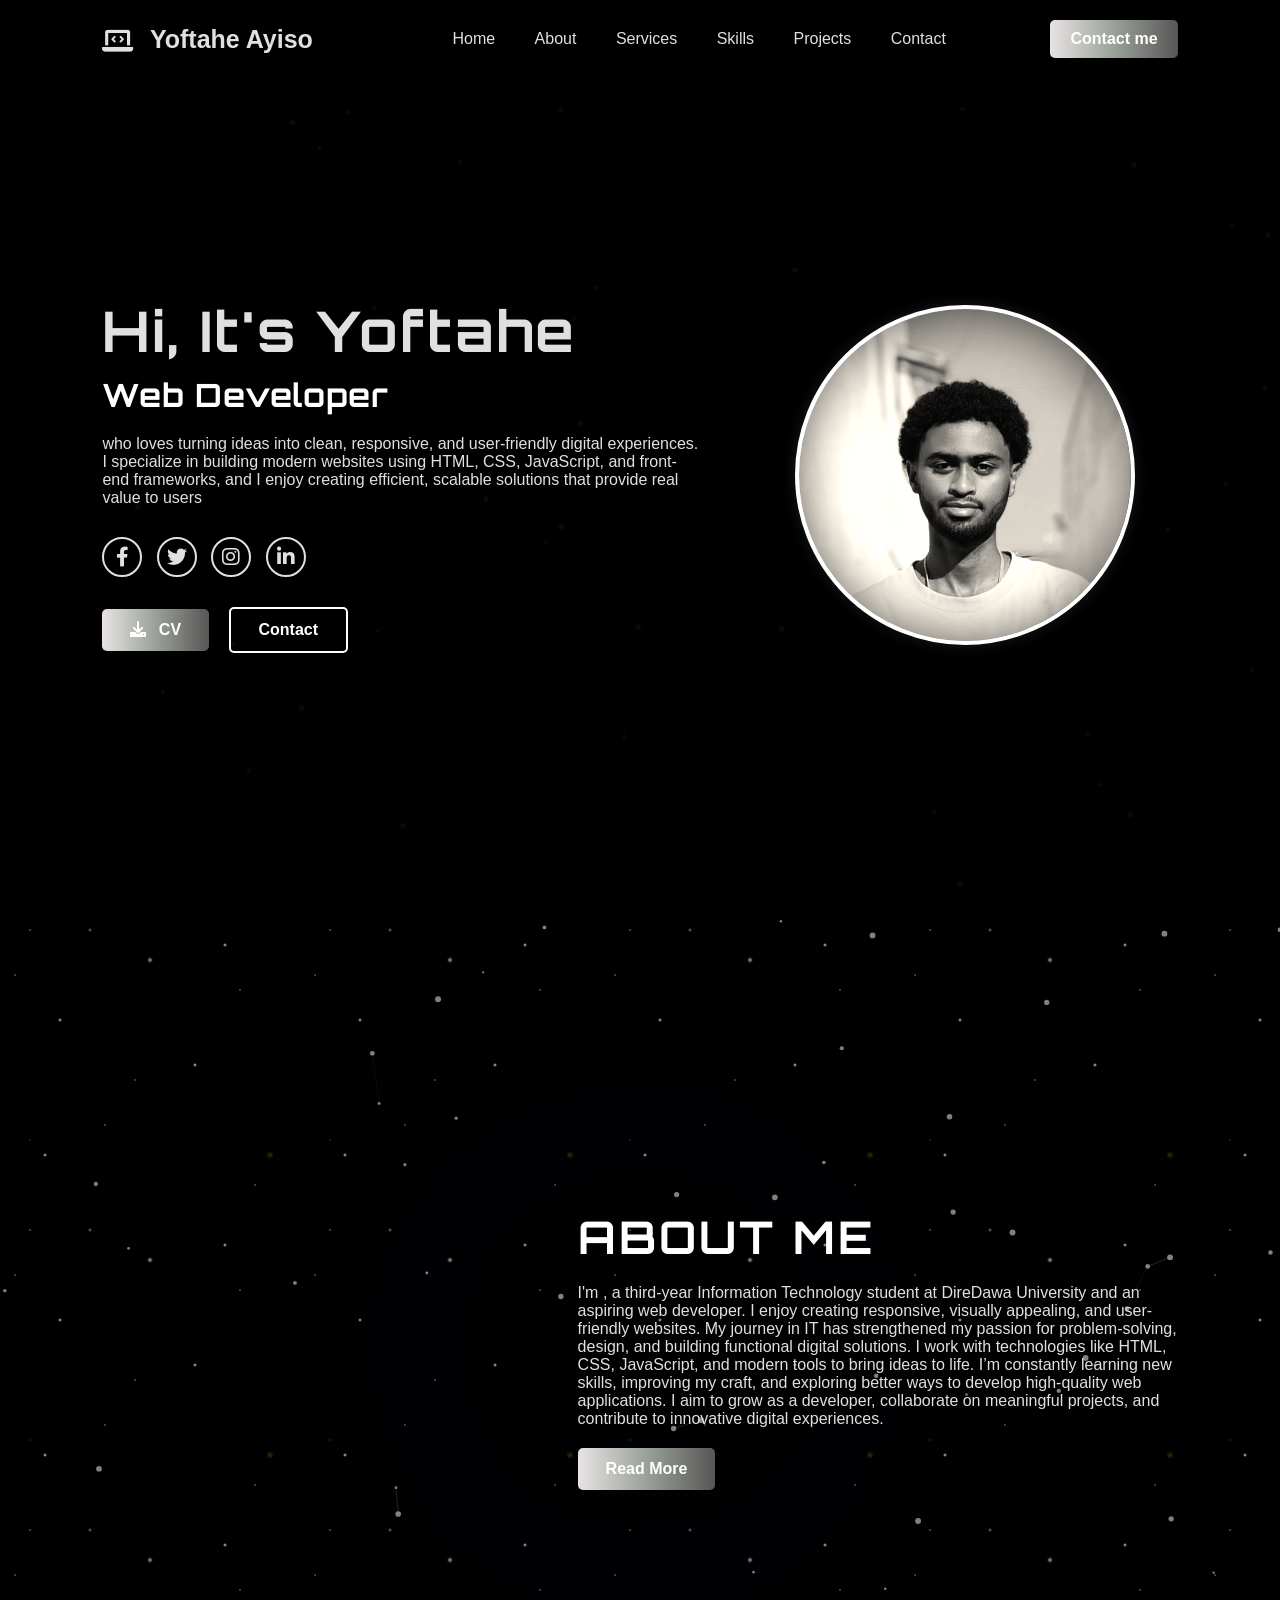
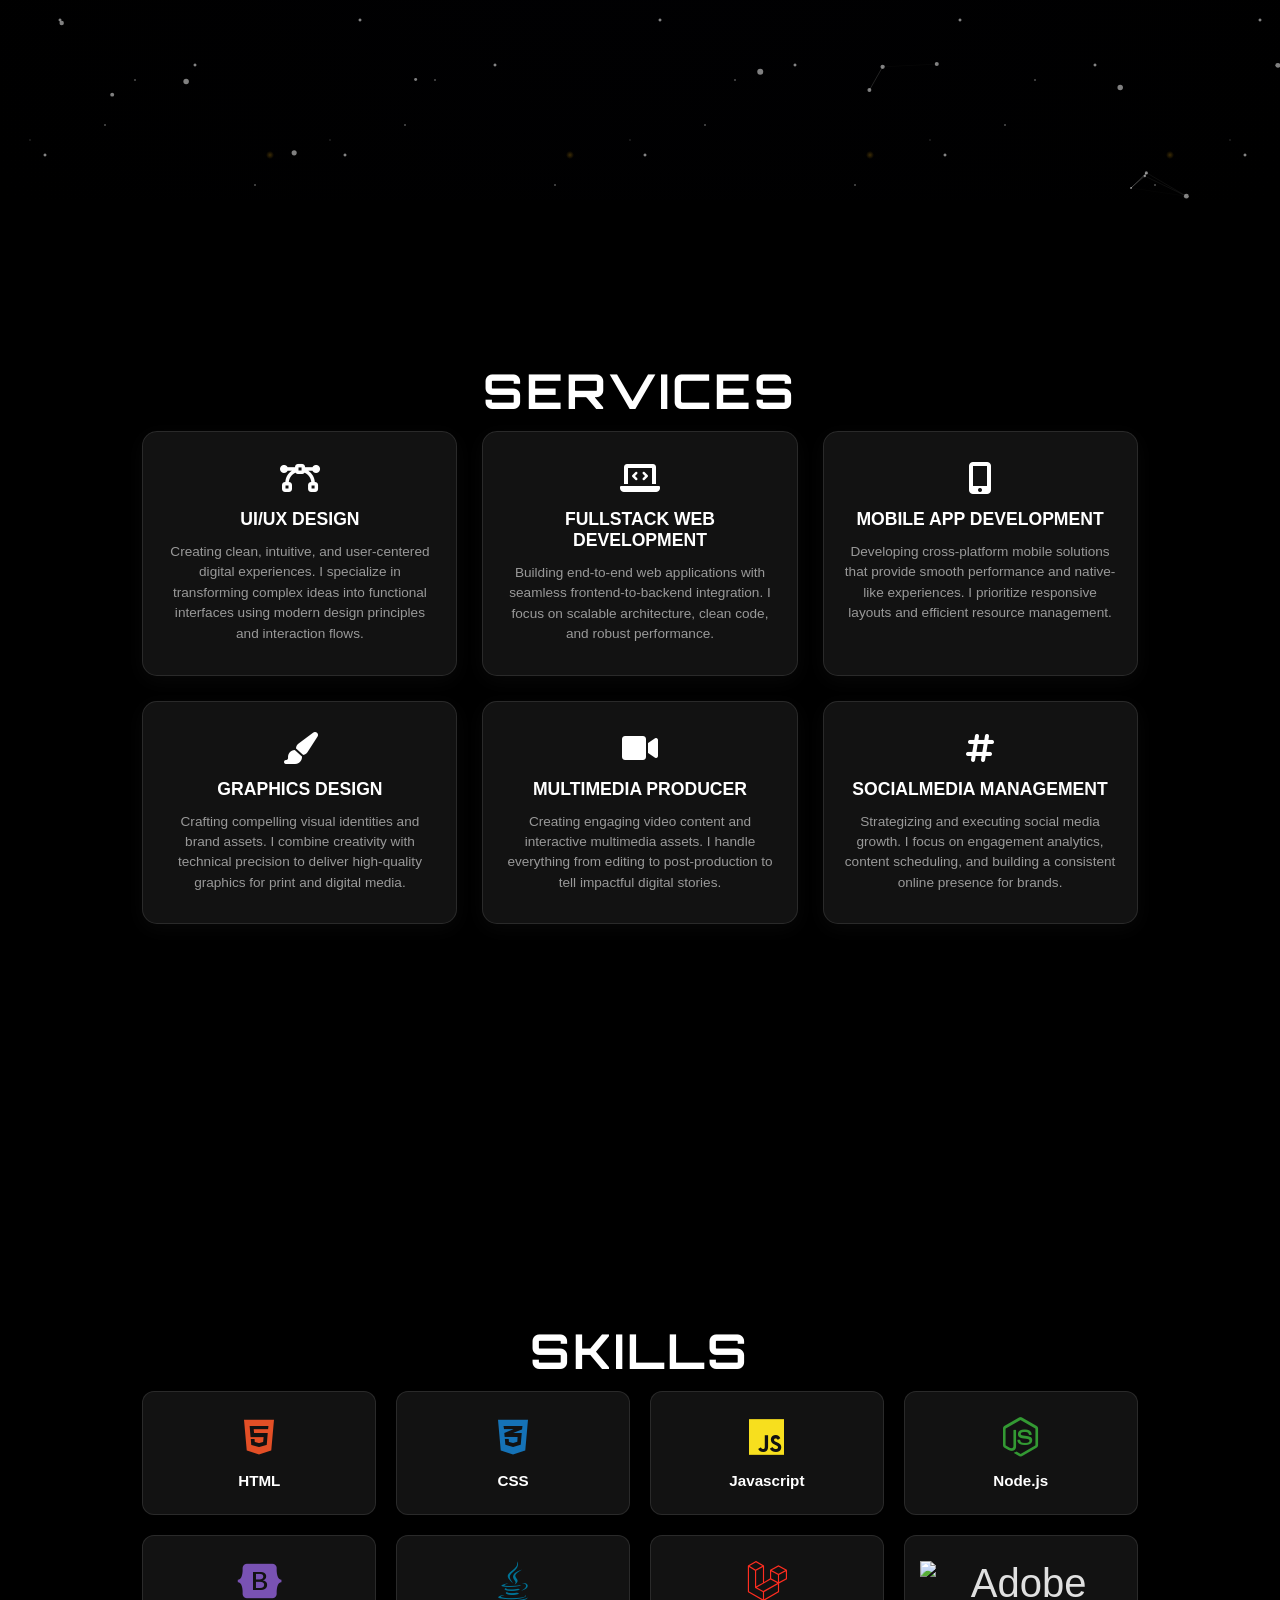
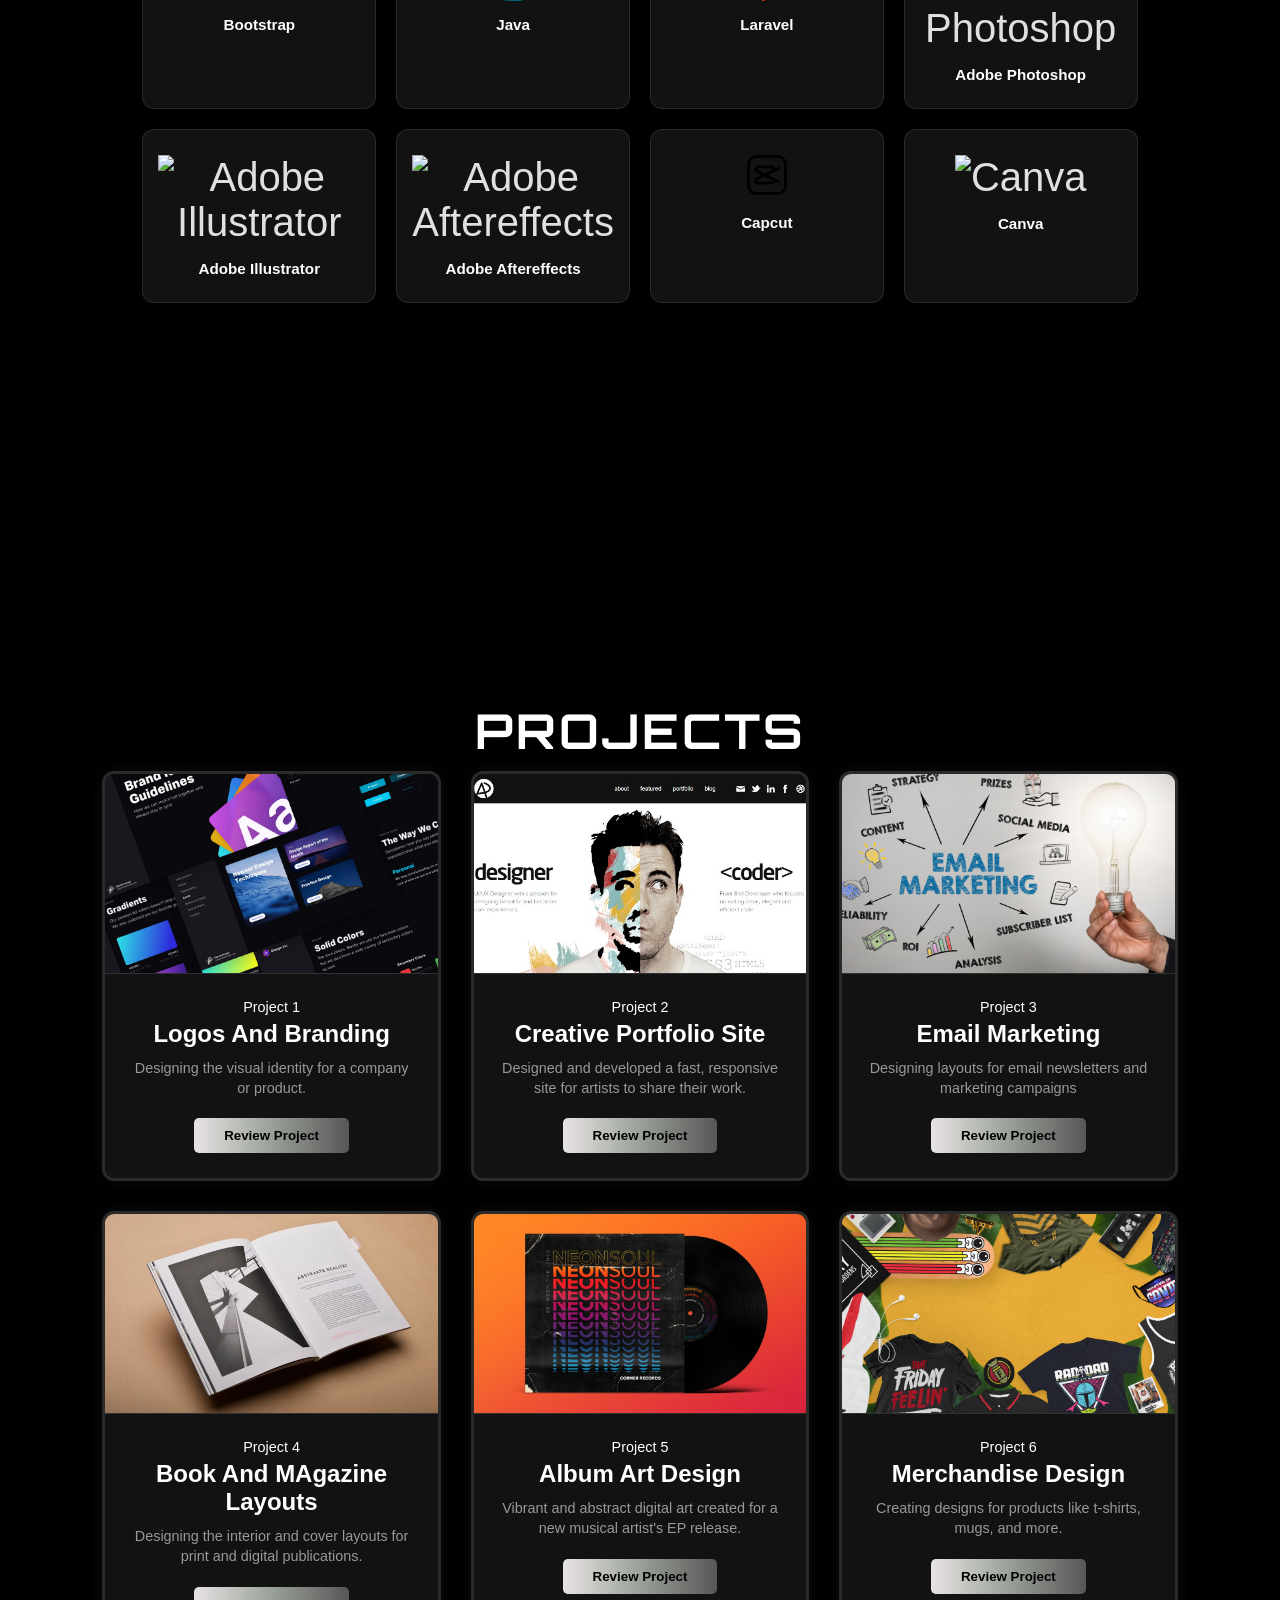
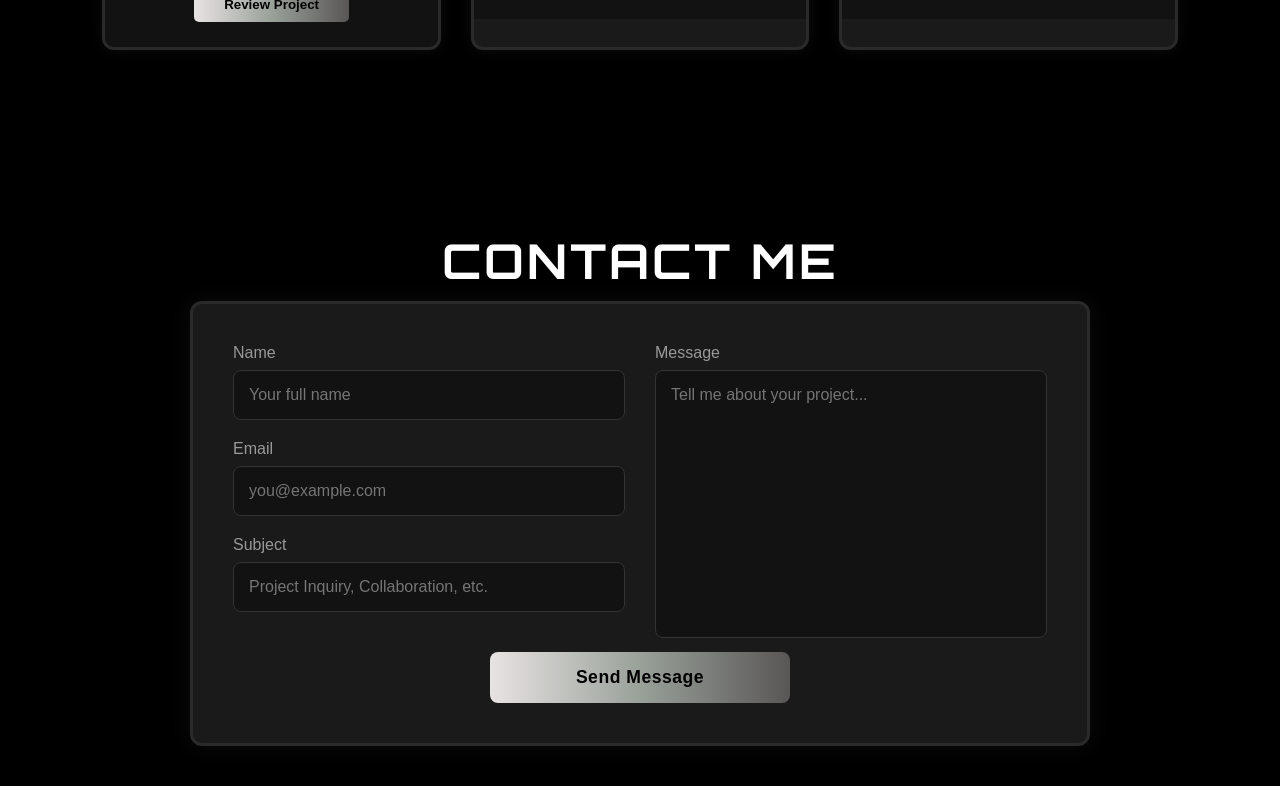
==== part.html @ c3171210 "Initial commit" ====
<!DOCTYPE html>
<html lang="en">
<head>
    <meta charset="UTF-8">
    <meta name="viewport" content="width=device-width, initial-scale=1.0">
    <title>Yoftahe Ayiso | Web Developer</title>
    <link rel="stylesheet" href="part2.css">
    <link rel="stylesheet" href="https://cdnjs.cloudflare.com/ajax/libs/font-awesome/6.0.0-beta3/css/all.min.css">
    <link href='https://unpkg.com/boxicons@2.1.4/css/boxicons.min.css' rel='stylesheet'>
    

</head>
<body>

    <canvas id="globalCircuitCanvas"></canvas>

    <header class="header">
        <a href="#" class="logo"><i class="fas fa-laptop-code"></i> Yoftahe Ayiso</a>
        <nav class="navbar">
            <a href="#home">Home</a>
            <a href="#about">About</a>
           <a href="#Services" >Services</a>
           <a href="#skills">Skills</a>
            <a href="#projects">Projects</a>
            <a href="#contact" >Contact</a>
        </nav>
        <a href="#" class="contact-btn">Contact me</a>
    </header>
<div class="menuicon" id="menuicon">
    <i class='bx bx-menu'></i>
</div>

    <section class="home" id="home">
        <div class="home-content">
            <h1>Hi, It's Yoftahe</h1>
            <h2><span class="changing-text">Web Developer</span></h2>
            <p>who loves turning ideas into clean, responsive, and user-friendly digital experiences. I specialize in building modern websites using 
                HTML, CSS, JavaScript, and front-end frameworks, and I enjoy creating 
                efficient, scalable solutions that provide real value to users</p>

            <div class="social-media">
                <a href="#"><i class="fab fa-facebook-f"></i></a>
                <a href="#"><i class="fab fa-twitter"></i></a>
                <a href="#"><i class="fab fa-instagram"></i></a>
                <a href="#"><i class="fab fa-linkedin-in"></i></a>
            </div>

            <div class="btn-group">
                <a href="yofi cv.pdf" target="_blank" class="btn primary-btn"><i class="fas fa-download"></i> CV</a>
                <a href="#" class="btn secondary-btn">Contact</a>
            </div>
        </div>

        <div class="home-image">
            <div class="circle-bg">
                <img src="yooooooo.JPG" alt="Yoftahe Ayiso Profile">
            </div>
        </div>
    </section>
    <section class="about" id="about">
    <canvas id="particleCanvas"></canvas>
    <div class="about-image animate-on-scroll">
        <div class="solar-system">
            <div class="sun"></div>
            <div class="orbit mercury-orbit"><div class="planet mercury"></div></div>
            <div class="orbit venus-orbit"><div class="planet venus"></div></div>
            <div class="orbit earth-orbit"><div class="planet earth"></div></div>
        </div>
    </div>

    <div class="about-content animate-on-scroll">
        <h2 class="heading">About Me </h2>
        <p>I'm , a third-year Information Technology student at DireDawa University and an aspiring web developer. I enjoy creating responsive, visually appealing, and user-friendly websites. My journey in IT has strengthened my passion for problem-solving, design, and building functional digital solutions.

I work with technologies like HTML, CSS, JavaScript, and modern tools to bring ideas to life. I’m constantly learning new skills, improving my craft, and exploring better ways to develop high-quality web applications.

I aim to grow as a developer, collaborate on meaningful projects, and contribute to innovative digital experiences.</p>

        <a href="#" class="btn primary-btn">Read More</a>
    </div>
</section>

<section class="services-section" id="Services">
        <h2 class="section-title">Services</h2>
        
        <div class="service-cards-container">
            
            <div class="service-card">
                <i class="fas fa-bezier-curve service-icon"></i>
                <h3 class="card-title">UI/UX DESIGN</h3>
                <p class="card-description">
                    Creating clean, intuitive, and user-centered digital experiences. I specialize in transforming complex ideas into functional interfaces using modern design principles and interaction flows.</p>
            </div>

            <div class="service-card">
                <i class="fas fa-laptop-code service-icon"></i>
                <h3 class="card-title">FULLSTACK WEB DEVELOPMENT</h3>
                <p class="card-description">
                   Building end-to-end web applications with seamless frontend-to-backend integration. I focus on scalable architecture, clean code, and robust performance.
                </p>
            </div>

            <div class="service-card">
                <i class="fas fa-mobile-alt service-icon"></i>
                <h3 class="card-title">MOBILE APP DEVELOPMENT</h3>
                <p class="card-description">
                    Developing cross-platform mobile solutions that provide smooth performance and native-like experiences. I prioritize responsive layouts and efficient resource management.
                </p>
            </div>

            <div class="service-card">
                <i class="fas fa-paint-brush service-icon"></i>
                <h3 class="card-title">GRAPHICS DESIGN</h3>
                <p class="card-description">
                    Crafting compelling visual identities and brand assets. I combine creativity with technical precision to deliver high-quality graphics for print and digital media.
                </p>
            </div>

            <div class="service-card">
                <i class="fas fa-video service-icon"></i>
                <h3 class="card-title">MULTIMEDIA PRODUCER</h3>
                <p class="card-description">
                    Creating engaging video content and interactive multimedia assets. I handle everything from editing to post-production to tell impactful digital stories.
                </p>
            </div>

            <div class="service-card">
                <i class="fas fa-hashtag service-icon"></i>
                <h3 class="card-title">SOCIALMEDIA MANAGEMENT</h3>
                <p class="card-description">
                    Strategizing and executing social media growth. I focus on engagement analytics, content scheduling, and building a consistent online presence for brands.
                </p>
            </div>

        </div>
    </section>

    <section class="skills-section" id="skills">
        <h2 class="section-title">Skills</h2>
        <div class="skills-container">
            <div class="skill-card">
                <i class="fab fa-html5 skill-icon" style="color: #E34F26;"></i>
                <h3 class="skill-name">HTML</h3>
            </div>
            <div class="skill-card">
                <i class="fab fa-css3-alt skill-icon" style="color: #1572B6;"></i>
                <h3 class="skill-name">CSS</h3>
            </div>
            <div class="skill-card">
                <i class="fab fa-js skill-icon" style="color: #F7DF1E;"></i>
                <h3 class="skill-name">Javascript</h3>
            </div>
            <div class="skill-card">
                <i class="fab fa-node-js skill-icon" style="color: #339933;"></i>
                <h3 class="skill-name">Node.js</h3>
            </div>
            <div class="skill-card">
                <i class="fab fa-bootstrap skill-icon" style="color: #7952B3;"></i>
                <h3 class="skill-name">Bootstrap</h3>
            </div>
            <div class="skill-card">
                <i class="fab fa-java skill-icon" style="color: #007396;"></i>
                <h3 class="skill-name">Java</h3>
            </div>
            <div class="skill-card">
                <i class="fab fa-laravel skill-icon" style="color: #FF2D20;"></i>
                <h3 class="skill-name">Laravel</h3>
            </div>
            <div class="skill-card">
                <img src="https://cdn.jsdelivr.net/gh/devicons/devicon@latest/icons/photoshop/photoshop-original.svg" class="skill-icon" alt="Adobe Photoshop" />
                <h3 class="skill-name">Adobe Photoshop</h3>
            </div>
            <div class="skill-card">
                <img src="https://cdn.jsdelivr.net/gh/devicons/devicon@latest/icons/illustrator/illustrator-original.svg" class="skill-icon" alt="Adobe Illustrator" />
                <h3 class="skill-name">Adobe Illustrator</h3>
            </div>
            <div class="skill-card">
                <img src="https://cdn.jsdelivr.net/gh/devicons/devicon@latest/icons/aftereffects/aftereffects-original.svg" class="skill-icon" alt="Adobe Aftereffects" />
                <h3 class="skill-name">Adobe Aftereffects</h3>
            </div>
            <div class="skill-card">
                <img src="capcut.svg" alt="CapCut" class="skill-icon">
                <h3 class="skill-name">Capcut</h3>
            </div>
            <div class="skill-card">
                <img src="https://cdn.jsdelivr.net/gh/devicons/devicon@latest/icons/canva/canva-original.svg" class="skill-icon" alt="Canva" />
                <h3 class="skill-name">Canva</h3>
            </div>
        </div>
    </section>

    <section class="projects-section" id="projects">
        <h2 class="section-title">Projects</h2>
        
        <div class="project-cards-container">

           
            <div class="project-card">
                <div class="project-image-placeholder">
                    
                     <img src="Brand-Identity-Guidelines-Template-2.jpg" alt="Project 1 Image">
                </div>
                <div class="project-content">
                    <h4 class="project-number">Project 1</h4>
                    <h3 class="project-title">Logos And Branding</h3>
                    <p class="project-description"> Designing the visual identity for a company or product.</p>
                    <button class="review-btn">Review Project</button>
                </div>
            </div>

            <div class="project-card">
                <div class="project-image-placeholder">
                      <img src="port.jpg" alt="Project 1 Image">
                </div>
                <div class="project-content">
                    <h4 class="project-number">Project 2</h4>
                    <h3 class="project-title">Creative Portfolio Site</h3>
                    <p class="project-description">Designed and developed a fast, responsive site for artists to share their work.</p>
                    <button class="review-btn">Review Project</button>
                </div>
            </div>

           
            <div class="project-card">
                <div class="project-image-placeholder">
                    
                        <img src="email.jpg" alt="Project 1 Image">
                </div>
                <div class="project-content">
                    <h4 class="project-number">Project 3</h4>
                    <h3 class="project-title">Email Marketing</h3>
                    <p class="project-description">Designing layouts for email newsletters and marketing campaigns</p>
                    <button class="review-btn">Review Project</button>
                </div>
            </div>

          
            <div class="project-card">
                <div class="project-image-placeholder">
                   
                        <img src="modern-magazine-layout-1.jpg" alt="Project 1 Image">
                </div>
                <div class="project-content">
                    <h4 class="project-number">Project 4</h4>
                    <h3 class="project-title">Book And MAgazine Layouts</h3>
                    <p class="project-description">Designing the interior and cover layouts for print and digital publications.</p>
                    <button class="review-btn">Review Project</button>
                </div>
            </div>

            
            <div class="project-card">
                <div class="project-image-placeholder">
                    
                      <img src="design-album-cover.jpg" alt="Project 1 Image">
                </div>
                <div class="project-content">
                    <h4 class="project-number">Project 5</h4>
                    <h3 class="project-title">Album Art Design</h3>
                    <p class="project-description">Vibrant and abstract digital art created for a new musical artist's EP release.</p>
                    <button class="review-btn">Review Project</button>
                </div>
            </div>

           
            <div class="project-card">
                <div class="project-image-placeholder">
                    
                      <img src="merch-shirt-designer.jpg" alt="Project 1 Image">
                </div>
                <div class="project-content">
                    <h4 class="project-number">Project 6</h4>
                    <h3 class="project-title">Merchandise Design</h3>
                    <p class="project-description">Creating designs for products like t-shirts, mugs, and more. </p>
                    <button class="review-btn">Review Project</button>
                </div>
            </div>

        </div>
    </section>
     <h2 class="section-title">Contact Me</h2>
     <section class="contact-section" id="contact">
       
        <div class="contact-container">

            <form class="contact-form" action="#" method="POST">
                
               
                <div class="left-side">
                    <div class="form-group">
                        <label for="name">Name</label>
                        <input type="text" id="name" name="name" placeholder="Your full name" required>
                    </div>

                    <div class="form-group">
                        <label for="email">Email</label>
                        <input type="email" id="email" name="email" placeholder="you@example.com" required>
                    </div>
                    
                    <div class="form-group">
                        <label for="subject">Subject</label>
                        <input type="text" id="subject" name="subject" placeholder="Project Inquiry, Collaboration, etc." required>
                    </div>
                </div>

               
                <div class="right-side">
                    <div class="form-group message-box message-group-wrapper">
                        <label for="message">Message</label>
                        <textarea id="message" name="message" placeholder="Tell me about your project..." required></textarea>
                    </div>
                </div>

                
                <div class="submit-btn-container">
                    <button type="submit" class="submit-btn">Send Message</button>
                </div>
            </form>
        </div>
    </section>

    <script src="part3.js"></script>

</body>
</html>
---- part2.css ----
@import url('https://fonts.googleapis.com/css2?family=Orbitron:wght@700&display=swap');

:root {
            --main-color: #ffffff; 
            --text-color: #e0e0e0;
            --bg-color: #000000; 
            --secondary-bg-color: #121212; 
            --dark-bg: #1a1a1a; 
            --card-bg: #2a2a2a;
            --light-text: #999999; 
            --white-text: #ffffff; 
            --card-text: #ffffff;
            --sun-gradient: linear-gradient(to right, #FDB813, #FF8C00); /* Warm golden yellow to orange */
            --btn-gradient: linear-gradient(to right, #E8E3E3, #99A199, #595656);
        }
        
        * {
            margin: 0;
            padding: 0;
            box-sizing: border-box;
            text-decoration: none;
            list-style: none;
            font-family: 'Inter', sans-serif; 
        }

        html {
            scroll-behavior: smooth;
        }

        body {
            background: var(--bg-color);
            color: var(--text-color);
        }

        /* Global Futuristic Circuit Background */
        #globalCircuitCanvas {
            position: fixed;
            top: 0;
            left: 0;
            width: 100%;
            height: 100%;
            background-color: #000;
            z-index: -1;
            pointer-events: none;
            opacity: 0.12;
        }

        @keyframes backgroundZoom {
            from { transform: scale(1); }
            to { transform: scale(1.1); }
        }

        
        .header {
            position: fixed;
            top: 0;
            left: 0;
            width: 100%;
            padding: 20px 8%;
            background: var(--bg-color);
            display: flex;
            justify-content: space-between;
            align-items: center;
            z-index: 100;
        }

        .logo {
            font-size: 25px;
            color: var(--text-color);
            font-weight: 700;
        }

        .logo i {
            margin-right: 10px;
            vertical-align: middle;
        }

        
        .navbar a {
            font-size: 16px;
            color: var(--text-color);
            font-weight: 500;
            margin-left: 35px;
            transition: 0.3s;
        }

        .navbar a:hover,
        .navbar a.active {
            color: var(--main-color);
        }

        .contact-btn {
            background: var(--btn-gradient);
            color: var(--white-text);
            padding: 10px 20px;
            border-radius: 5px;
            font-weight: 600;
            transition: 0.3s;
        }

        .contact-btn:hover {
            opacity: 0.8;
        }

       
        .menuicon {
            font-size: 2.5rem;
            color: var(--main-color);
            cursor: pointer;
            display: none; 
            position: absolute; 
            right: 8%; 
            top: 20px;
            z-index: 101; 
        }

        
        section {
            padding: 100px 8%;
            min-height: 100vh;
        }
        .home {
            padding-top: 150px;
            display: flex;
            align-items: center;
            justify-content: space-between;
            gap: 50px;
            position: relative;
        }

        .home-content {
            max-width: 600px;
            position: relative;
            z-index: 2;
        }

        .home-content h1 {
            font-family: 'Orbitron', sans-serif !important;
            font-size: 56px;
            font-weight: 700;
            line-height: 1.2;
            letter-spacing: 2px;
        }

        .home-content h2 {
            font-family: 'Orbitron', sans-serif !important;
            font-size: 32px;
            font-weight: 700;
            color: var(--main-color);
            margin: 10px 0 20px;
            letter-spacing: 1px;
        }

        .changing-text {
            font-family: 'Orbitron', sans-serif !important;
            transition: opacity 1.5s ease-in-out;
            display: inline-block;
        }

        .changing-text.fade-out {
            opacity: 0;
        }

        .home-content p {
            font-size: 16px;
            margin-bottom: 30px;
            color: var(--text-color);
        }

        
        .social-media a {
            display: inline-flex;
            justify-content: center;
            align-items: center;
            width: 40px;
            height: 40px;
            background: transparent;
            border: 2px solid var(--text-color);
            border-radius: 50%;
            font-size: 20px;
            color: var(--text-color);
            margin: 0 10px 30px 0;
            transition: 0.5s;
        }

        .social-media a:hover {
            background: var(--main-color);
            color: var(--bg-color);
        }

        
        .btn {
            display: inline-block;
            padding: 12px 28px;
            border-radius: 5px;
            font-weight: 600;
            transition: 0.5s;
            margin-right: 15px;
            cursor: pointer;
        }

        .btn i {
            margin-right: 8px;
        }

        .primary-btn {
            background: var(--btn-gradient);
            color: var(--white-text);
            border: none;
        }

        .secondary-btn {
            background: transparent;
            color: var(--main-color);
            border: 2px solid var(--main-color);
        }

        .secondary-btn:hover {
            background: var(--main-color);
            color: var(--bg-color);
        }

       
        .home-image, .about-image {
            width: 450px;
            height: 450px;
            display: flex;
            justify-content: center;
            align-items: center;
            perspective: 1000px;
            z-index: 2;
        }

        .circle-bg {
            width: 80%;
            aspect-ratio: 1 / 1;
            height: auto;
            border-radius: 50%;
            background: var(--btn-gradient);
            box-shadow: 0 0 15px rgba(255, 255, 255, 0.1);
            border: 4px solid #ffffff;
            overflow: hidden;
            display: flex;
            justify-content: center;
            align-items: center;
            transition: transform 0.4s ease, box-shadow 0.4s ease, border-color 0.4s ease;
        }

        .circle-bg:hover {
            transform: scale(1.05);
            border-color: #ffffff;
            box-shadow: 0 0 30px rgba(255, 255, 255, 0.6), 0 0 10px rgba(255, 255, 255, 0.4);
            box-shadow: 0 0 20px #ffffff, 0 0 40px rgba(255, 255, 255, 0.8), 0 0 60px rgba(255, 255, 255, 0.4);
        }

        .circle-bg img {
            width: 100%;
            height: 100%;
            object-fit: cover;
            border-radius: 50%;
            filter: brightness(1.1) sepia(0.2) hue-rotate(0deg);
        }

        /* Solar System Animation (Replaces About Image) */
        .about-image .circle-bg {
            display: none;
        }

        .solar-system {
            position: relative;
            width: 400px;
            height: 400px;
            transform-style: preserve-3d;
            display: flex;
            justify-content: center;
            align-items: center;
            transition: transform 0.1s ease;
        }

        /* Magic: Adding a starfield background to the solar system */
        .solar-system::before {
            content: '';
            position: absolute;
            width: 100%;
            height: 100%;
            background-image: 
                radial-gradient(white, rgba(255,255,255,.2) 2px, transparent 40px),
                radial-gradient(white, rgba(255,255,255,.15) 1px, transparent 30px);
            background-size: 100px 100px, 150px 150px;
            background-position: 0 0, 40px 60px;
            opacity: 0.2;
            border-radius: 50%;
        }

        .sun {
            position: absolute;
            width: 70px;
            height: 70px;
            background: var(--sun-gradient);
            border-radius: 50%;
            box-shadow: 0 0 40px rgba(253, 184, 19, 0.4);
            z-index: 10;
            animation: sunPulse 4s infinite alternate ease-in-out;
        }

        .orbit {
            position: absolute;
            border: 1px solid rgba(255, 255, 255, 0.08);
            border-radius: 50%;
            animation: rotate infinite linear;
            transition: border 0.3s;
        }

        .orbit:hover {
            border: 1px solid rgba(255, 255, 255, 0.2);
        }

        .planet {
            position: absolute;
            border-radius: 50%;
            /* Position the planet at the "right" edge of its orbit, centered */
            left: 100%;
            top: 50%;
            transform: translate(-50%, -50%); /* Adjust for planet's own size */
            box-shadow: inset -2px -2px 4px rgba(0,0,0,0.4); /* Adding 3D depth */
        }

        .mercury-orbit { width: 140px; height: 140px; animation-duration: 6s; } /* Faster orbit */
        .mercury { 
            width: 10px; 
            height: 10px; 
            background: radial-gradient(circle at 30% 30%, #ffffff, #b5b5b5); 
            box-shadow: 0 0 10px rgba(255, 255, 255, 0.4);
        } /* Shiny silver-white */

        .venus-orbit { width: 220px; height: 220px; animation-duration: 10s; } /* Medium orbit */
        .venus { 
            width: 16px; 
            height: 16px; 
            background: radial-gradient(circle at 30% 30%, #fff9d1, #d4c06a); 
        } /* Yellowish-white */

        .earth-orbit { width: 320px; height: 320px; animation-duration: 16s; } /* Slower orbit */
        .earth { 
            width: 22px; 
            height: 22px; 
            background: radial-gradient(circle at 30% 30%, #2b82c9, #0a3d62); 
            box-shadow: 0 0 15px rgba(43, 130, 201, 0.3);
            border: 1px solid rgba(255,255,255,0.1); 
        } /* Blue */

        @keyframes rotate {
            from { transform: rotate(0deg); }
            to { transform: rotate(360deg); }
        }

        @keyframes sunPulse {
            from { box-shadow: 0 0 40px rgba(253, 184, 19, 0.4); transform: scale(1); }
            to { box-shadow: 0 0 60px rgba(253, 184, 19, 0.7); transform: scale(1.05); }
        }

        .about {
            display: flex;
            align-items: center;
            justify-content: space-between;
            gap: 50px;
            position: relative;
            z-index: 10; /* Ensure about page stays above the global bg */
            background: radial-gradient(circle at center, #010103 0%, #000000 100%);
            overflow: hidden;
        }

        #particleCanvas {
            position: absolute;
            top: 0;
            left: 0;
            width: 100%;
            height: 100%;
            z-index: 1;
            pointer-events: none;
        }

        /* Galaxy Starfield and Shiny Dots */
        .about::before {
            content: '';
            position: absolute;
            top: 0;
            left: 0;
            width: 100%;
            height: 100%;
            background-image: 
                radial-gradient(1px 1px at 10% 10%, #fff, transparent),
                radial-gradient(2px 2px at 20% 40%, #fff, transparent),
                radial-gradient(1px 1px at 35% 75%, #fff, transparent),
                radial-gradient(3px 3px at 50% 20%, rgba(255, 255, 255, 0.8), transparent), /* Shiny Dot */
                radial-gradient(2px 2px at 65% 55%, #fff, transparent),
                radial-gradient(1px 1px at 80% 30%, #fff, transparent),
                radial-gradient(4px 4px at 90% 85%, rgba(253, 184, 19, 0.3), transparent), /* Golden Shiny Dot */
                radial-gradient(2px 2px at 15% 85%, #fff, transparent),
                radial-gradient(1px 1px at 5% 25%, #fff, transparent),
                radial-gradient(1px 1px at 45% 60%, #fff, transparent),
                radial-gradient(2px 2px at 75% 15%, #fff, transparent),
                radial-gradient(1px 1px at 85% 95%, #fff, transparent),
                radial-gradient(2px 2px at 30% 10%, rgba(255, 255, 255, 0.6), transparent),
                radial-gradient(1px 1px at 10% 80%, rgba(255, 255, 255, 0.4), transparent);
            background-size: 300px 300px;
            opacity: 0.8;
            z-index: 1;
            animation: twinkle 5s infinite alternate;
            pointer-events: none;
        }

        .heading {
            font-family: 'Orbitron', sans-serif !important;
            font-size: 45px;
            font-weight: 700;
            line-height: 1.2;
            margin-bottom: 20px;
            color: var(--white-text);
            text-transform: uppercase;
            letter-spacing: 3px;
        }

        .heading span {
            color: var(--main-color);
        }

        .about-content {
            max-width: 600px;
            position: relative;
            z-index: 2;
        }

        .about-content p {
            font-size: 16px;
            margin-bottom: 20px;
            color: var(--text-color);
        }

        @keyframes twinkle {
            from { opacity: 0.3; }
            to { opacity: 0.6; }
        }

       
        .services-section {
            max-width: 1200px;
            margin: 60px auto;
            text-align: center;
        }

        .section-title {
            font-family: 'Orbitron', sans-serif !important;
            font-size: 3rem;
            color: var(--white-text);
            margin-bottom: 10px;
            text-transform: uppercase;
            letter-spacing: 3px;
        }

        .service-cards-container {
            display: grid;
            grid-template-columns: repeat(3, 1fr);
            gap: 25px;
            justify-items: center;
        }

        .service-card {
            background: var(--secondary-bg-color);
            border: 1px solid rgba(255, 255, 255, 0.1);
            color: var(--card-text);
            padding: 30px 20px;
            border-radius: 15px;
            text-align: center;
            display: flex;
            flex-direction: column;
            align-items: center;
            width: 100%;
            box-shadow: 0 5px 20px rgba(255, 255, 255, 0.03);
            transition: transform 0.3s;
        }
        
        .service-card:hover {
            transform: translateY(-5px);
        }

        /* Skills Section Styles */
        .skills-section {
            max-width: 1200px;
            margin: 60px auto;
            text-align: center;
        }

        .skills-container {
            display: grid;
            grid-template-columns: repeat(4, 1fr);
            gap: 20px;
            justify-items: center;
        }

        .skill-card {
            background: var(--secondary-bg-color);
            border: 1px solid rgba(255, 255, 255, 0.1);
            padding: 25px 15px;
            border-radius: 12px;
            text-align: center;
            width: 100%;
            transition: transform 0.3s ease, border-color 0.3s ease;
        }

        .skill-card:hover {
            transform: translateY(-5px);
            border-color: rgba(255, 255, 255, 0.4);
        }

        .skill-icon {
            font-size: 2.5rem;
            margin-bottom: 15px;
        }

        img.skill-icon {
            width: 2.5rem;
            height: 2.5rem;
            object-fit: contain;
            margin-bottom: 15px;
        }

        .skill-name {
            font-size: 0.95rem;
            color: var(--white-text);
            font-weight: 600;
        }

        .service-icon {
            font-size: 2rem;
            color: var(--white-text);
            margin-bottom: 15px;
        }

        .card-title {
            font-size: 1.1rem;
            color: var(--white-text);
            margin-bottom: 12px;
            font-weight: 600;
        }

        .card-description {
            font-size: 0.85rem;
            line-height: 1.5;
            color: var(--light-text);
        }

       
        .projects-section {
            max-width: 1400px;
            margin: 80px auto;
        }

        .project-cards-container {
            display: grid;
            grid-template-columns: repeat(3, 1fr);
            gap: 30px;
            justify-content: center;
        }

        .project-card {
            background-color: var(--dark-bg);
            border: 3px solid var(--card-bg);
            border-radius: 12px;
            box-shadow: 0 0 15px rgba(255, 255, 255, 0.05);
            overflow: hidden;
            transition: transform 0.3s ease, box-shadow 0.3s ease;
        }

        .project-card:hover {
            transform: translateY(-5px);
            box-shadow: 0 10px 25px rgba(255, 255, 255, 0.1);
        }

        .project-image-placeholder {
            height: 200px;
            display: flex;
            justify-content: center;
            align-items: center;
            border-bottom: 1px solid rgba(255, 255, 255, 0.1);
        }

        .project-image-placeholder img {
            width: 100%;
            height: 100%;
            object-fit: cover;
        }

        .project-content {
            padding: 25px;
            text-align: center;
            background-color: var(--secondary-bg-color);
        }

        .project-number {
            font-size: 0.9rem;
            color: var(--main-color);
            margin-bottom: 5px;
            font-weight: 500;
        }

        .project-title {
            font-size: 1.5rem;
            color: var(--white-text);
            margin-bottom: 10px;
            font-weight: 600;
        }

        .project-description {
            font-size: 0.9rem;
            color: var(--light-text);
            margin-bottom: 20px;
            line-height: 1.4;
        }

        .review-btn {
            background: var(--btn-gradient);
            color: #000000;
            border: none;
            padding: 10px 30px;
            border-radius: 5px;
            cursor: pointer;
            font-weight: 600;
            transition: opacity 0.3s;
        }

        .review-btn:hover {
            opacity: 0.9;
        }

       
        .contact-section {
            display: flex;
            justify-content: center;
            align-items: flex-start;
            padding: 0 8% 40px 8%;
            min-height: auto;
        }
        .section-title{
            text-align: center;
            margin-bottom: 10px;
        }
        .contact-container {
            width: 100%;
            max-width: 900px;
            background-color: var(--dark-bg);
            border: 3px solid var(--card-bg);
            border-radius: 12px;
            box-shadow: 0 0 25px rgba(255, 255, 255, 0.05); 
            padding: 40px;
            text-align: center;
        }

        .contact-form {
            display: grid;
            grid-template-columns: 1fr 1fr;
            gap: 30px;
            text-align: left;
            align-items: stretch;
        }

        .left-side {
            display: flex;
            flex-direction: column;
            gap: 20px;
        }

        .right-side {
            display: flex;
            flex-direction: column;
        }
        
        .message-group-wrapper {
            flex-grow: 1;
            display: flex;
            flex-direction: column;
        }

        .form-group {
            display: flex;
            flex-direction: column;
        }

        .form-group label {
            margin-bottom: 8px;
            font-weight: 500;
            color: var(--light-text);
        }

        .form-group input,
        .form-group textarea {
            background-color: var(--secondary-bg-color);
            color: var(--light-text);
            border: 1px solid #333;
            padding: 15px;
            border-radius: 8px;
            font-size: 1rem;
            transition: border-color 0.3s, box-shadow 0.3s;
            outline: none;
        }

        .form-group.message-box textarea {
            flex-grow: 1;
            min-height: 100%; 
            resize: none; 
        }
        
        .form-group input:focus,
        .form-group textarea:focus {
            border-color: var(--card-bg);
            box-shadow: 0 0 8px rgba(255, 255, 255, 0.1);
        }
        
        .submit-btn-container {
            grid-column: 1 / -1;
            text-align: center;
            margin-top: 10px;
        }

        .submit-btn {
            background: var(--btn-gradient);
            color: #000000;
            border: none;
            padding: 15px 50px;
            border-radius: 8px;
            cursor: pointer;
            font-weight: 700;
            font-size: 1.1rem;
            letter-spacing: 0.5px;
            transition: transform 0.2s, box-shadow 0.2s;
            max-width: 300px;
            width: 100%;
        }

        .submit-btn:hover {
            transform: translateY(-2px);
            box-shadow: 0 5px 15px rgba(255, 255, 255, 0.2);
        }

        
        @media (max-width: 991px) {
            
            .home, .about {
                flex-direction: column;
                padding-top: 150px;
            }
            .home-image, .about-image {
                margin-top: 50px;
            }
            .about-image {
                margin-bottom: 30px;
                order: -1; 
            }
        }

        @media (max-width: 1100px) {
            .service-cards-container {
                grid-template-columns: repeat(2, 1fr);
            }
        }

        @media (max-width: 768px) {
            
            .menuicon {
                display: block; 
            }

            
            .navbar {
                position: absolute;
                top: 100%; 
                right: -100%; 
                width: 60%; 
                height: auto;
                padding: 30px;
                background: var(--secondary-bg-color);
                border-top: 1px solid var(--main-color);
                box-shadow: 0 5px 15px rgba(0, 0, 0, 0.5);
                display: flex;
                flex-direction: column;
                align-items: flex-start;
                gap: 20px;
                transition: right 0.4s ease-in-out;
            }

            
            .navbar.active {
                right: 0; 
            }
            
            .navbar a {
                font-size: 1.2rem;
                margin: 0;
                display: block;
                width: 100%;
                padding: 8px 0;
                border-bottom: 1px solid rgba(255, 255, 255, 0.1);
            }

            .service-cards-container {
                grid-template-columns: 1fr;
            }

            .header .contact-btn {
                display: none; 
            }
            
            .skills-container {
                grid-template-columns: repeat(2, 1fr);
            }

           
            .section-title {
                font-size: 2.5rem;
            }

            .service-card {
                width: 90%;
                max-width: 400px;
                min-height: auto;
            }
            
            .project-cards-container {
                grid-template-columns: 1fr; 
                gap: 20px;
            }
            
            .contact-form {
                grid-template-columns: 1fr; 
            }
            .message-group-wrapper {
                height: 250px;
            }
        }
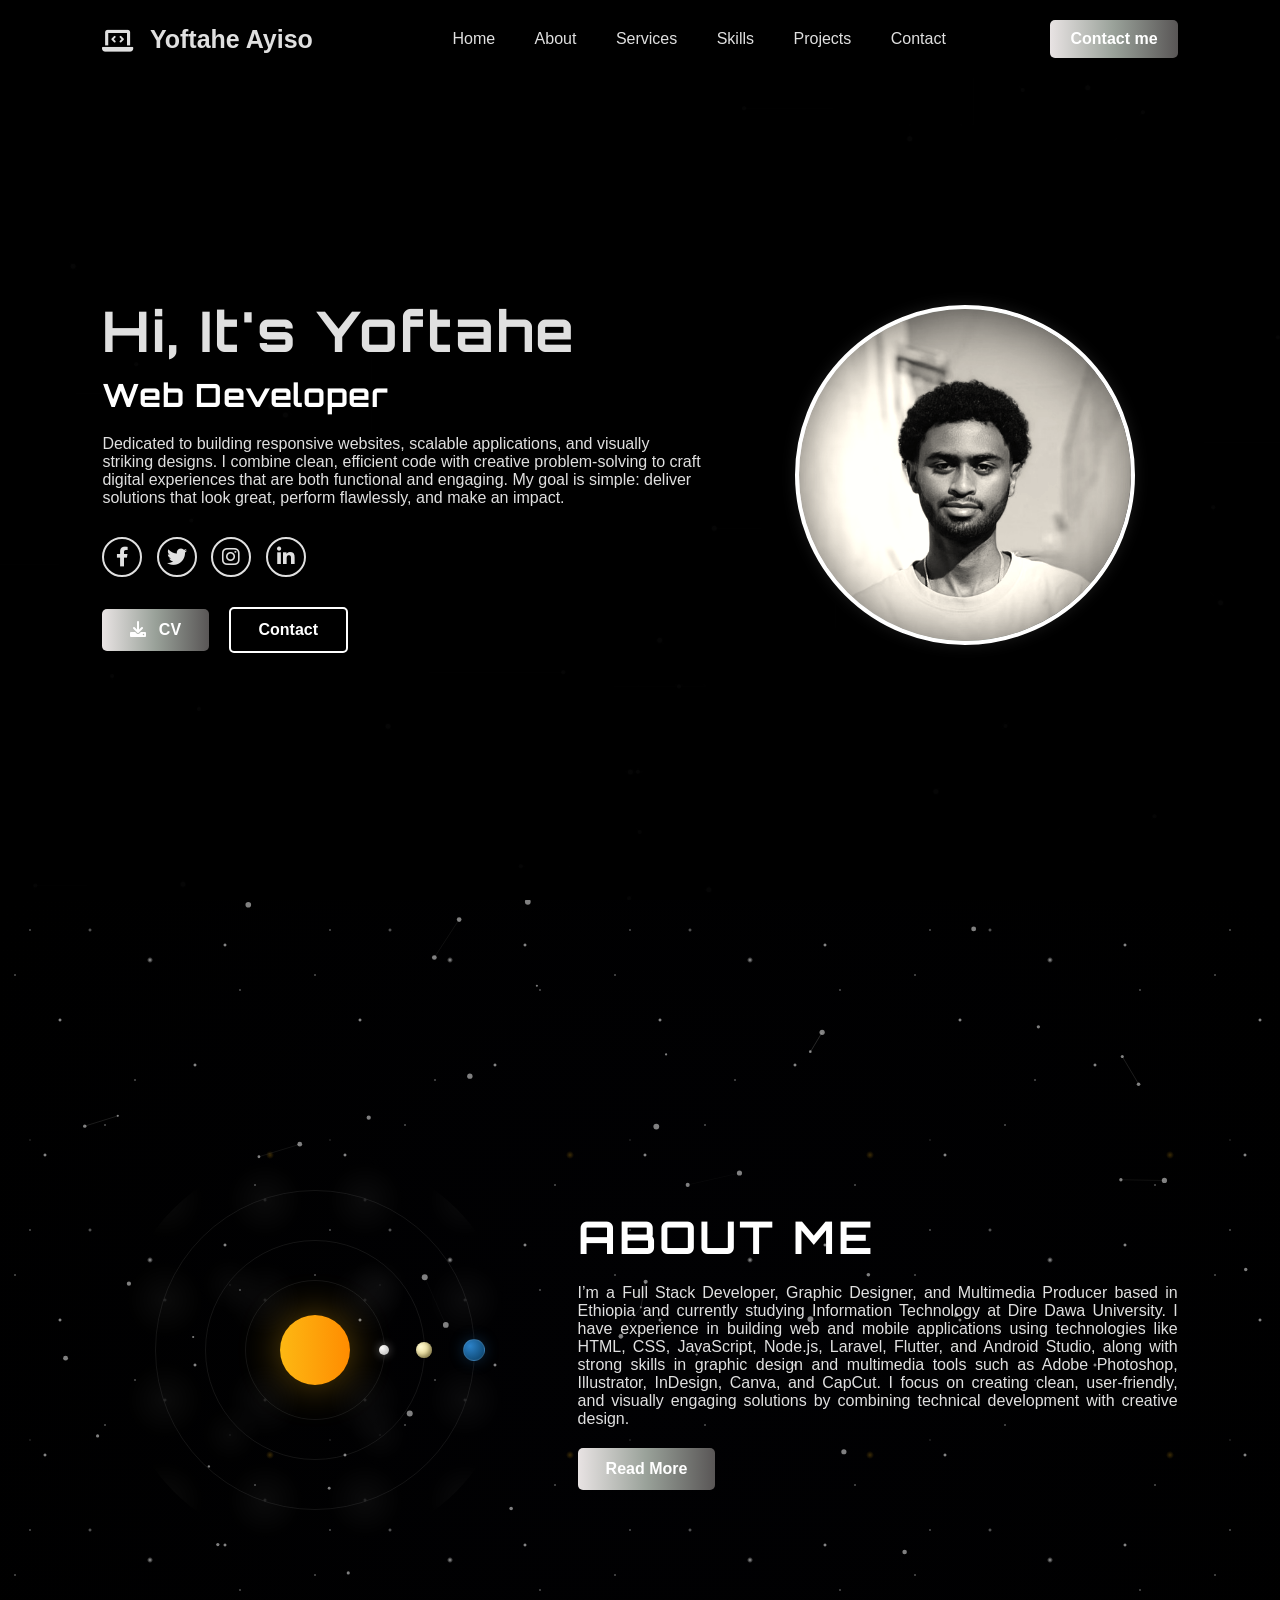
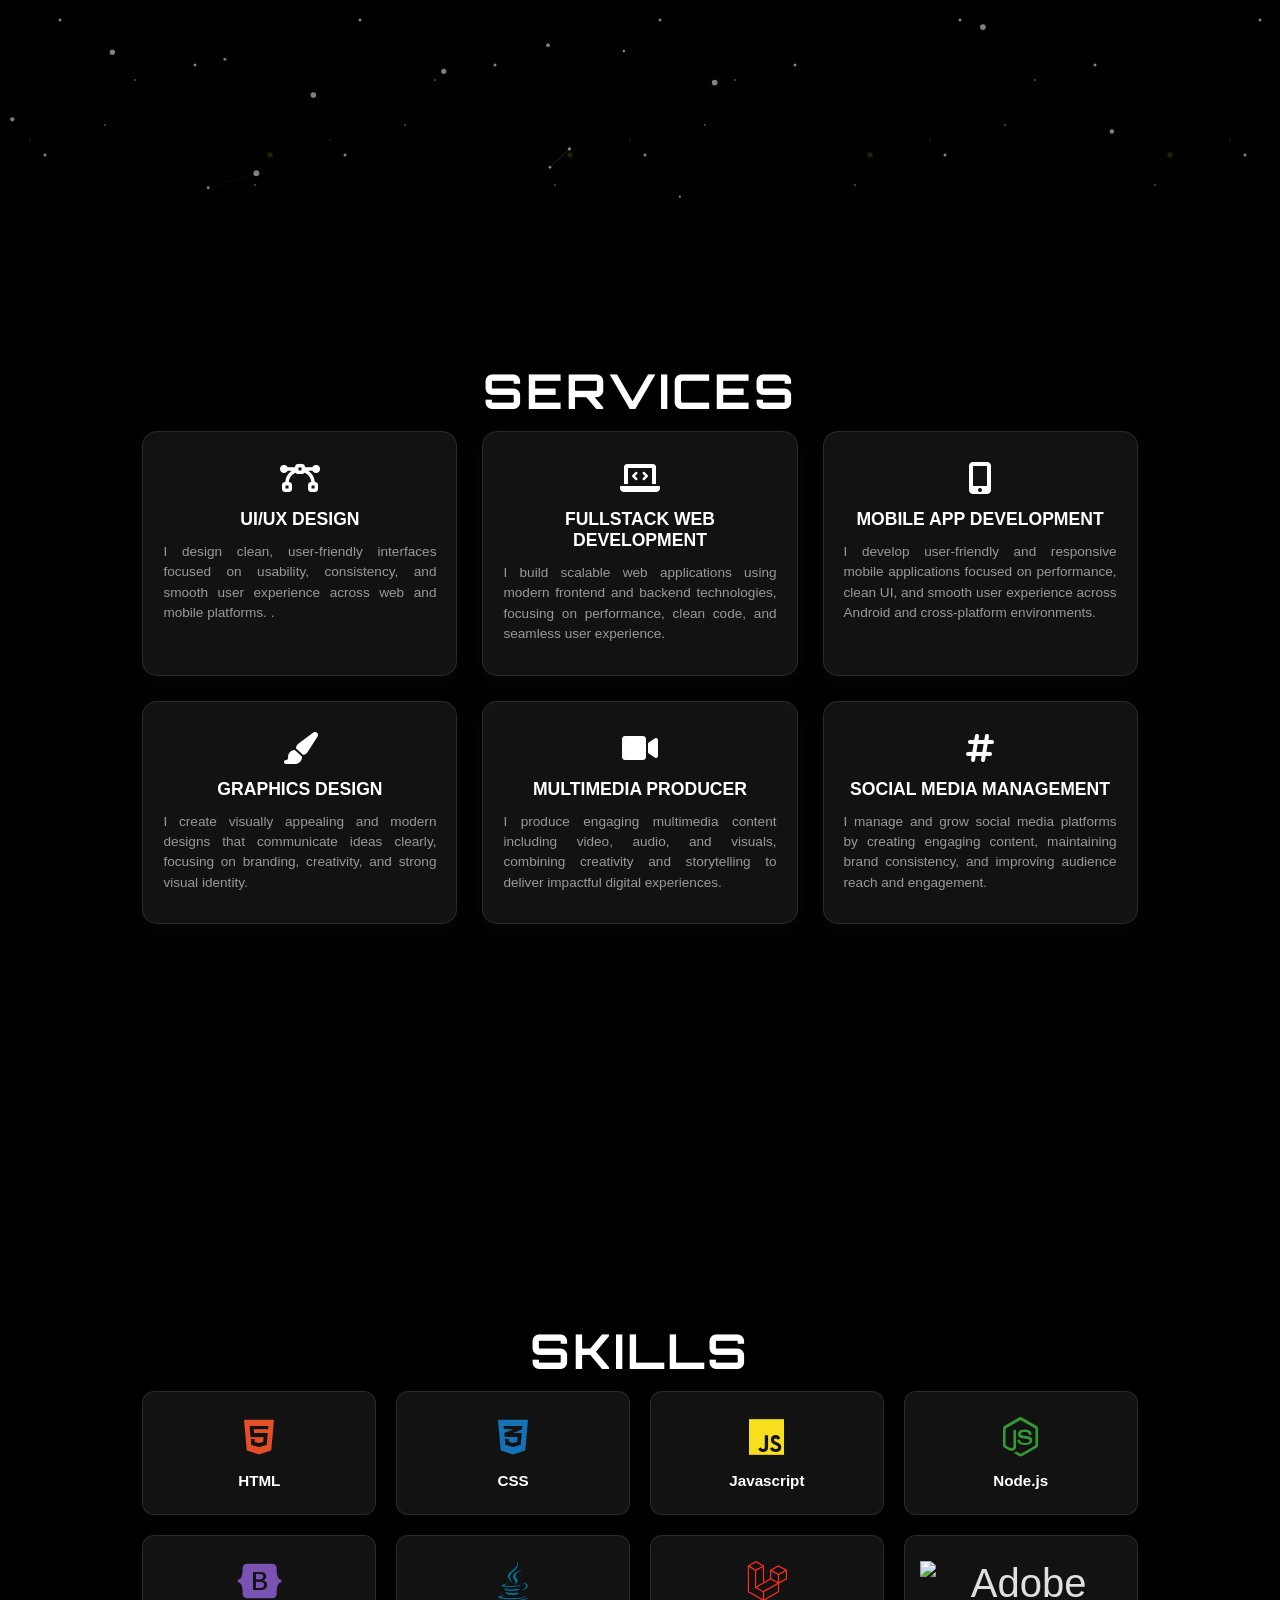
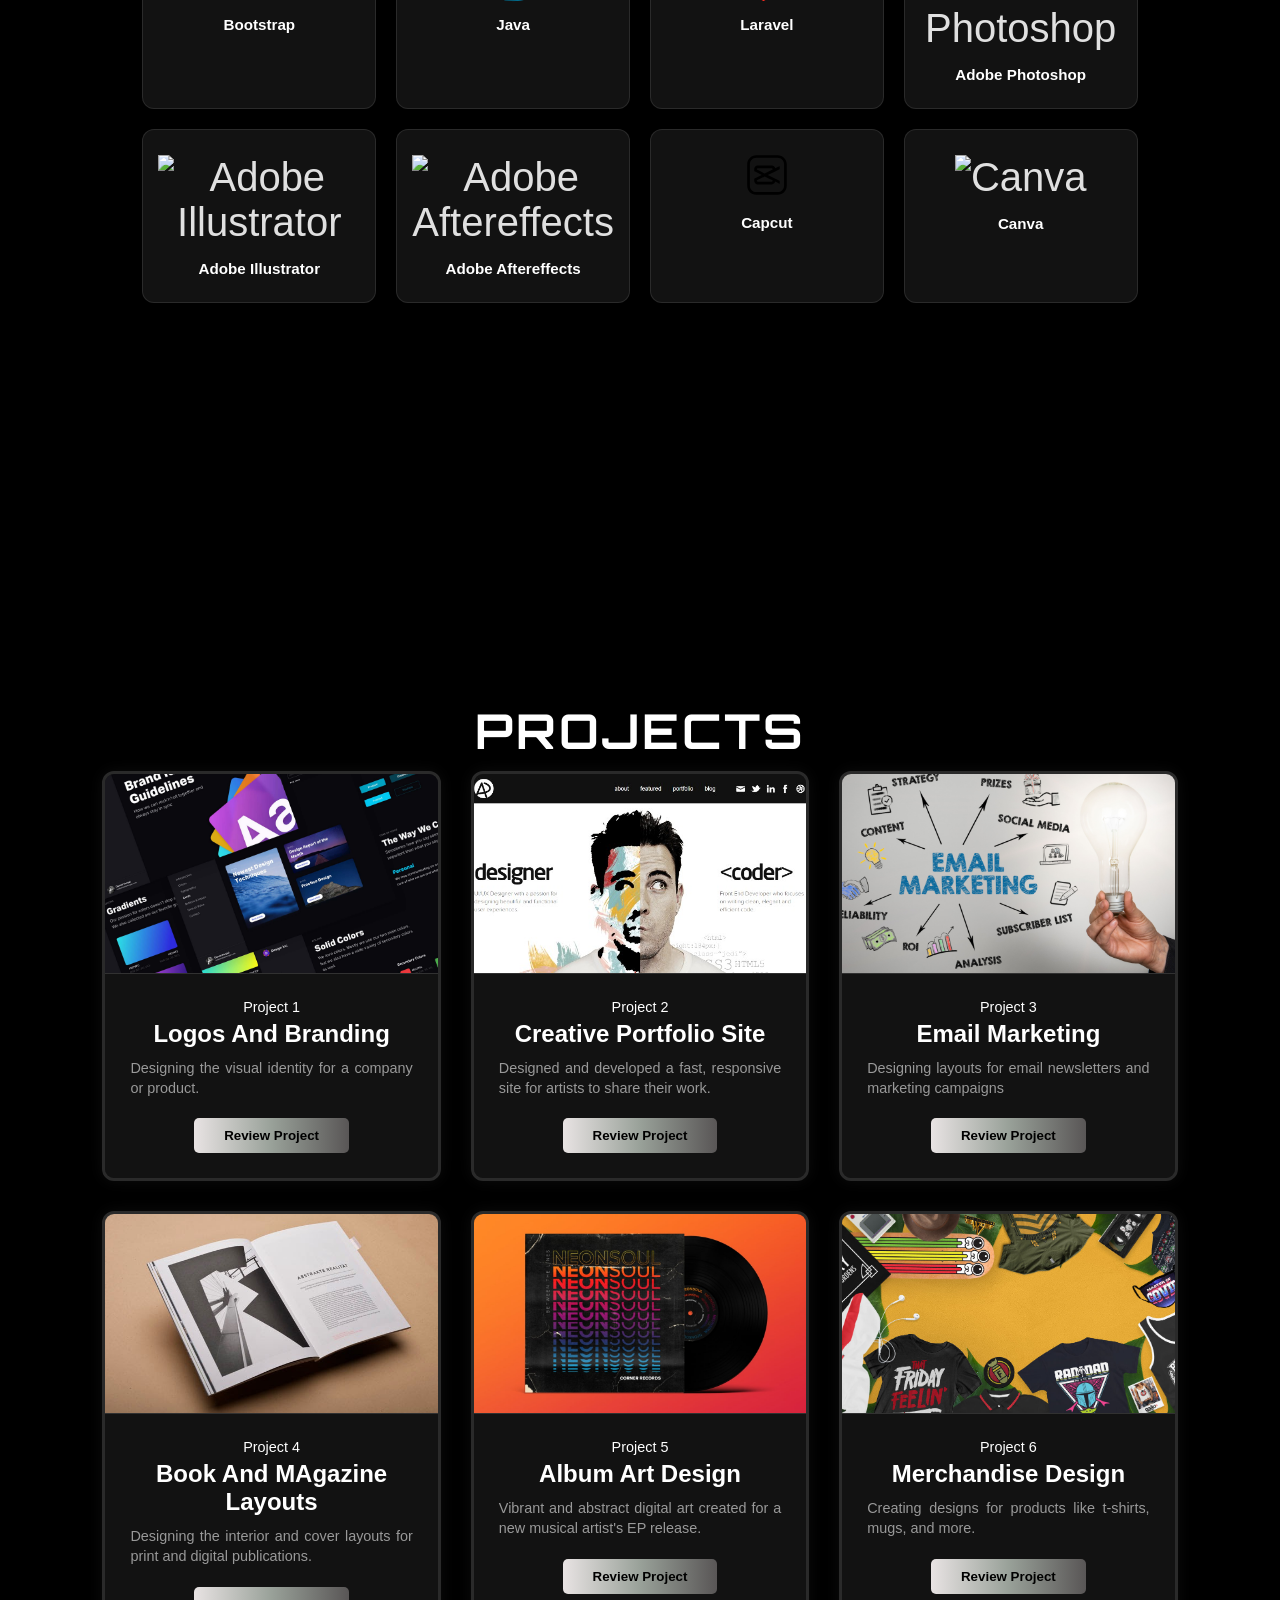
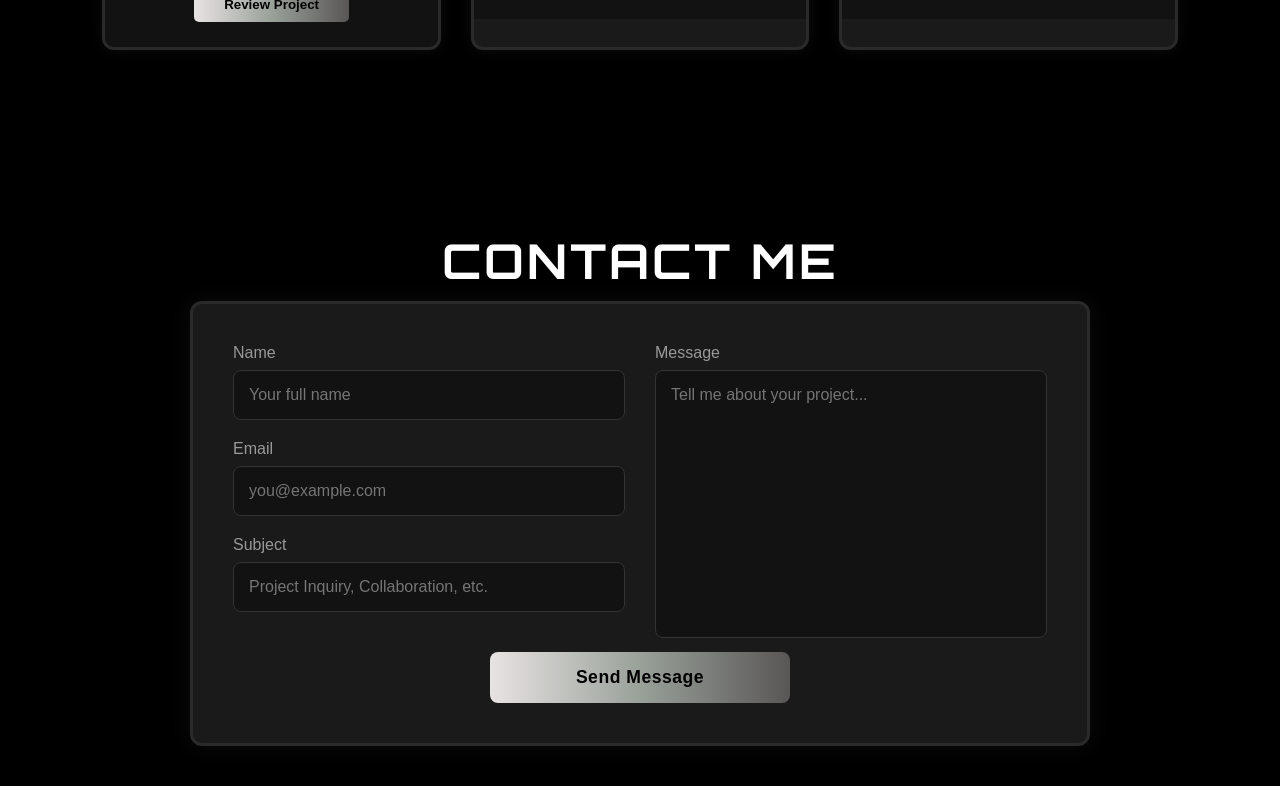
==== commit 5867e742: "Add text alignment to various elements in part2.css for improved readability" ====
--- a/part.html
+++ b/part.html
@@ -34,9 +34,9 @@
         <div class="home-content">
             <h1>Hi, It's Yoftahe</h1>
             <h2><span class="changing-text">Web Developer</span></h2>
-            <p>who loves turning ideas into clean, responsive, and user-friendly digital experiences. I specialize in building modern websites using 
-                HTML, CSS, JavaScript, and front-end frameworks, and I enjoy creating 
-                efficient, scalable solutions that provide real value to users</p>
+            <p>Dedicated to building responsive websites, scalable applications, and visually striking designs.
+               I combine clean, efficient code with creative problem-solving to craft digital experiences that are both functional and engaging.
+               My goal is simple: deliver solutions that look great, perform flawlessly, and make an impact.</p>
 
             <div class="social-media">
                 <a href="#"><i class="fab fa-facebook-f"></i></a>
@@ -70,11 +70,9 @@
 
     <div class="about-content animate-on-scroll">
         <h2 class="heading">About Me </h2>
-        <p>I'm , a third-year Information Technology student at DireDawa University and an aspiring web developer. I enjoy creating responsive, visually appealing, and user-friendly websites. My journey in IT has strengthened my passion for problem-solving, design, and building functional digital solutions.
-
-I work with technologies like HTML, CSS, JavaScript, and modern tools to bring ideas to life. I’m constantly learning new skills, improving my craft, and exploring better ways to develop high-quality web applications.
-
-I aim to grow as a developer, collaborate on meaningful projects, and contribute to innovative digital experiences.</p>
+        <p>I’m a Full Stack Developer, Graphic Designer, and Multimedia Producer based in Ethiopia and currently studying Information Technology at Dire Dawa University.
+I have experience in building web and mobile applications using technologies like HTML, CSS, JavaScript, Node.js, Laravel, Flutter, and Android Studio, along with strong skills in graphic design and multimedia tools such as Adobe Photoshop, Illustrator, InDesign, Canva, and CapCut.
+I focus on creating clean, user-friendly, and visually engaging solutions by combining technical development with creative design.</p>
 
         <a href="#" class="btn primary-btn">Read More</a>
     </div>
@@ -89,47 +87,43 @@
                 <i class="fas fa-bezier-curve service-icon"></i>
                 <h3 class="card-title">UI/UX DESIGN</h3>
                 <p class="card-description">
-                    Creating clean, intuitive, and user-centered digital experiences. I specialize in transforming complex ideas into functional interfaces using modern design principles and interaction flows.</p>
+I design clean, user-friendly interfaces focused on usability, consistency, and smooth user experience across web and mobile platforms.
+.</p>
             </div>
 
             <div class="service-card">
                 <i class="fas fa-laptop-code service-icon"></i>
                 <h3 class="card-title">FULLSTACK WEB DEVELOPMENT</h3>
                 <p class="card-description">
-                   Building end-to-end web applications with seamless frontend-to-backend integration. I focus on scalable architecture, clean code, and robust performance.
-                </p>
+I build scalable web applications using modern frontend and backend technologies, focusing on performance, clean code, and seamless user experience.                </p>
             </div>
 
             <div class="service-card">
                 <i class="fas fa-mobile-alt service-icon"></i>
                 <h3 class="card-title">MOBILE APP DEVELOPMENT</h3>
                 <p class="card-description">
-                    Developing cross-platform mobile solutions that provide smooth performance and native-like experiences. I prioritize responsive layouts and efficient resource management.
-                </p>
+I develop user-friendly and responsive mobile applications focused on performance, clean UI, and smooth user experience across Android and cross-platform environments.                </p>
             </div>
 
             <div class="service-card">
                 <i class="fas fa-paint-brush service-icon"></i>
                 <h3 class="card-title">GRAPHICS DESIGN</h3>
                 <p class="card-description">
-                    Crafting compelling visual identities and brand assets. I combine creativity with technical precision to deliver high-quality graphics for print and digital media.
-                </p>
+I create visually appealing and modern designs that communicate ideas clearly, focusing on branding, creativity, and strong visual identity.                </p>
             </div>
 
             <div class="service-card">
                 <i class="fas fa-video service-icon"></i>
                 <h3 class="card-title">MULTIMEDIA PRODUCER</h3>
                 <p class="card-description">
-                    Creating engaging video content and interactive multimedia assets. I handle everything from editing to post-production to tell impactful digital stories.
-                </p>
+I produce engaging multimedia content including video, audio, and visuals, combining creativity and storytelling to deliver impactful digital experiences.                </p>
             </div>
 
             <div class="service-card">
                 <i class="fas fa-hashtag service-icon"></i>
-                <h3 class="card-title">SOCIALMEDIA MANAGEMENT</h3>
-                <p class="card-description">
-                    Strategizing and executing social media growth. I focus on engagement analytics, content scheduling, and building a consistent online presence for brands.
-                </p>
+                <h3 class="card-title">SOCIAL MEDIA MANAGEMENT</h3>
+                <p class="card-description">
+I manage and grow social media platforms by creating engaging content, maintaining brand consistency, and improving audience reach and engagement.                </p>
             </div>
 
         </div>
--- a/part2.css
+++ b/part2.css
@@ -435,6 +435,7 @@
             font-size: 16px;
             margin-bottom: 20px;
             color: var(--text-color);
+            text-align: justify;
         }
 
         @keyframes twinkle {
@@ -548,6 +549,7 @@
             font-size: 0.85rem;
             line-height: 1.5;
             color: var(--light-text);
+            text-align: justify;
         }
 
        
@@ -616,6 +618,7 @@
             color: var(--light-text);
             margin-bottom: 20px;
             line-height: 1.4;
+            text-align: justify;
         }
 
         .review-btn {
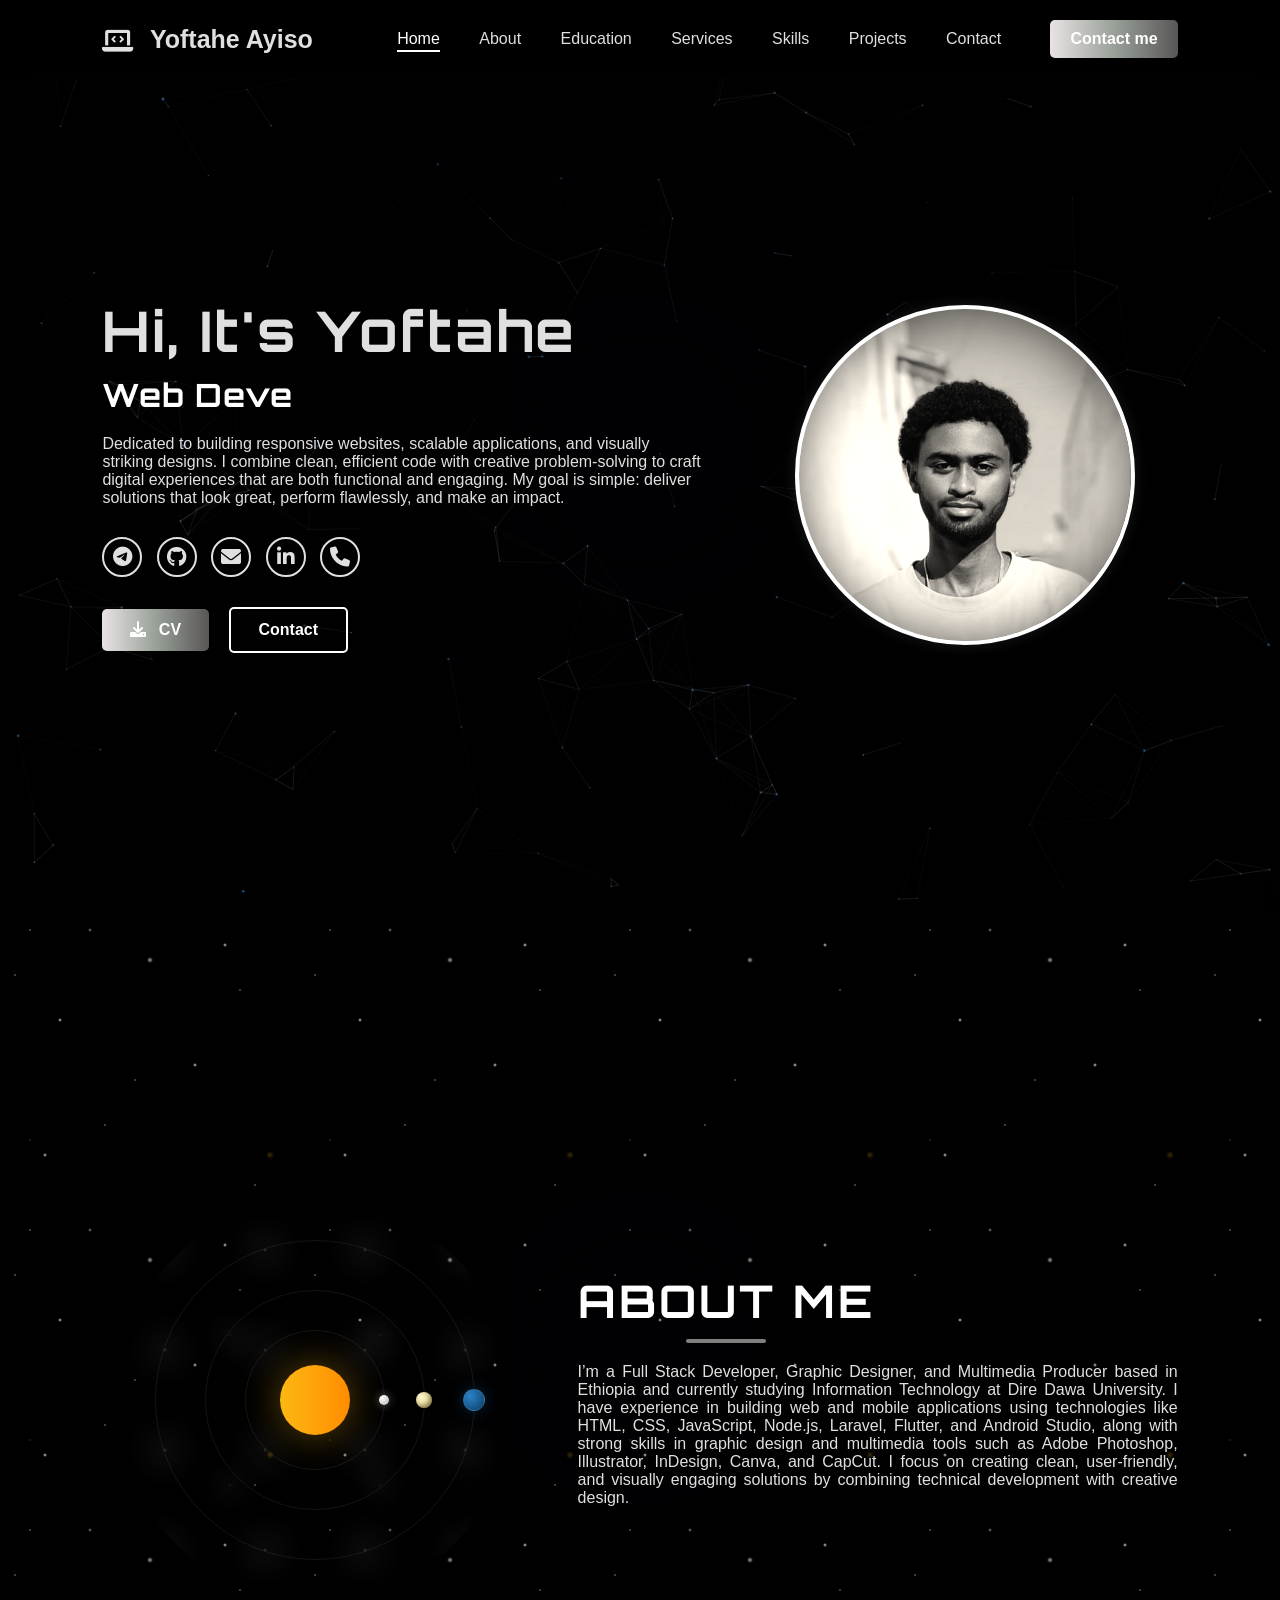
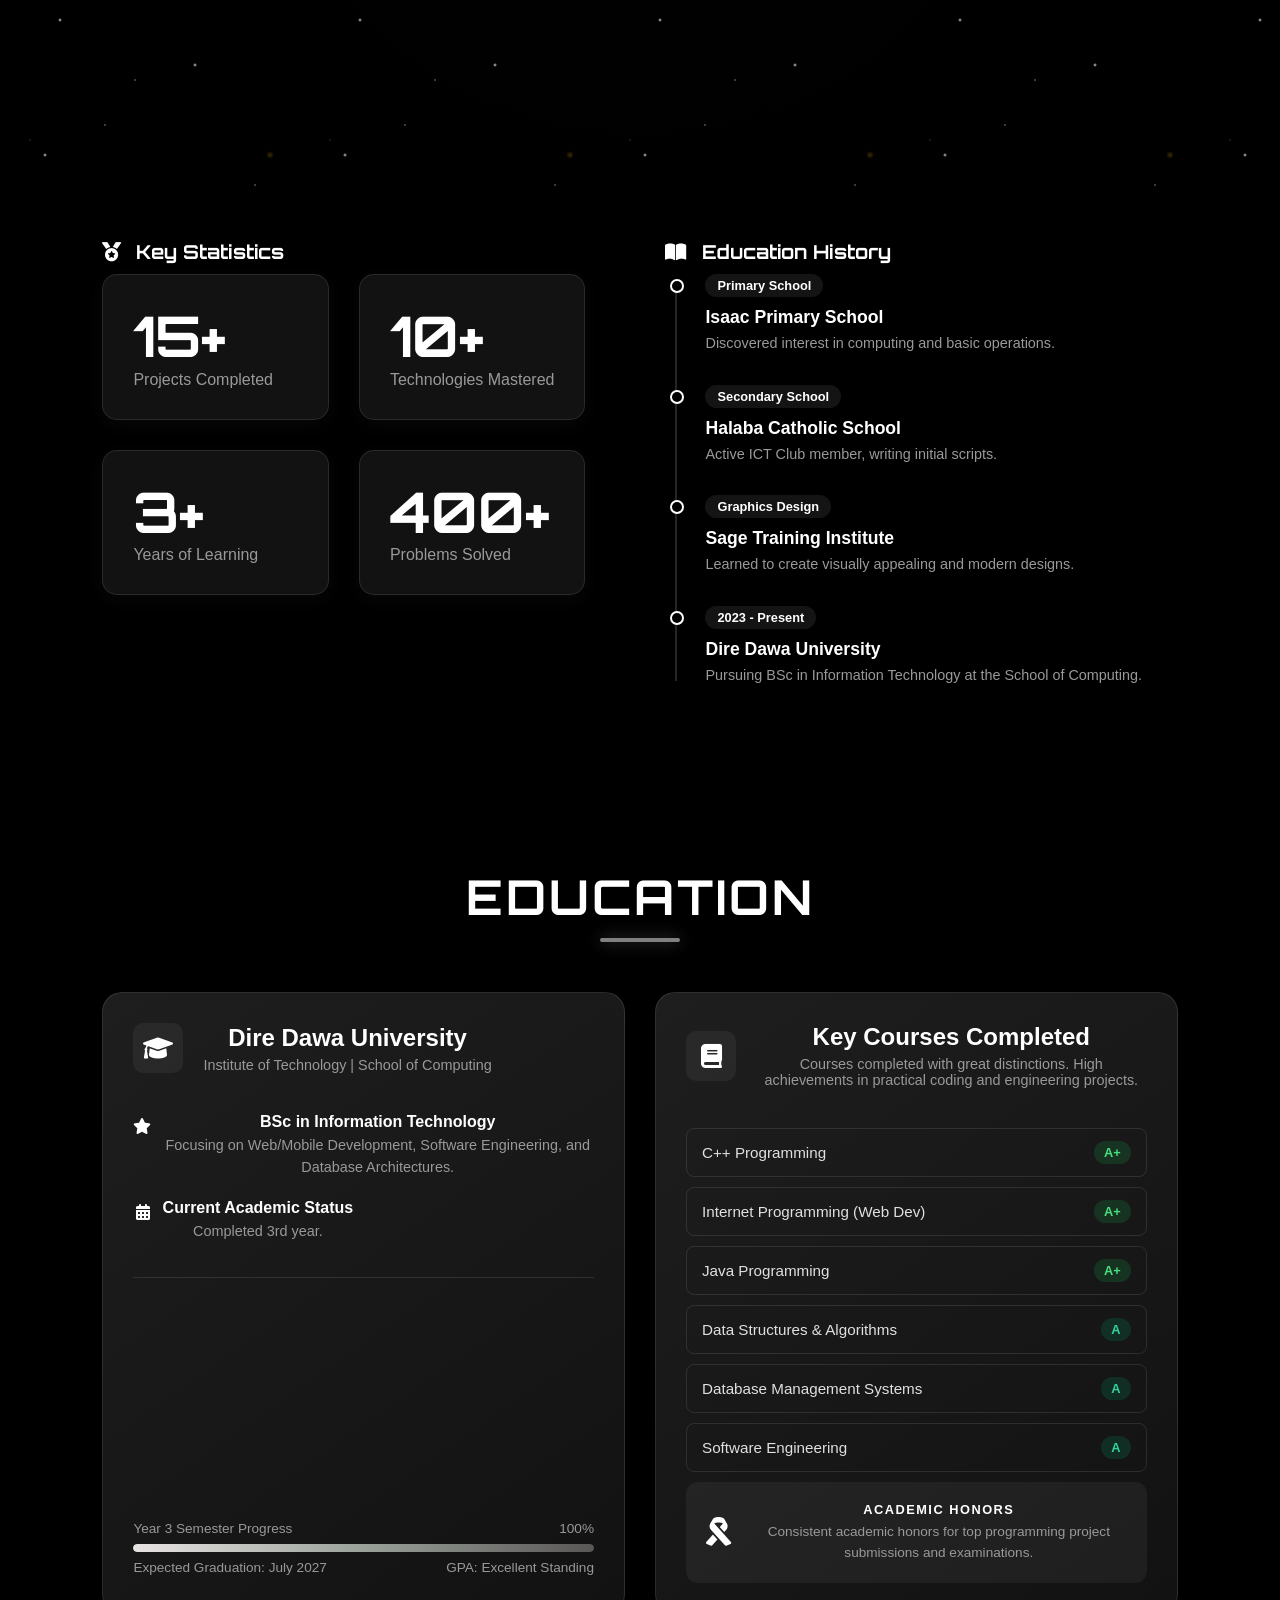
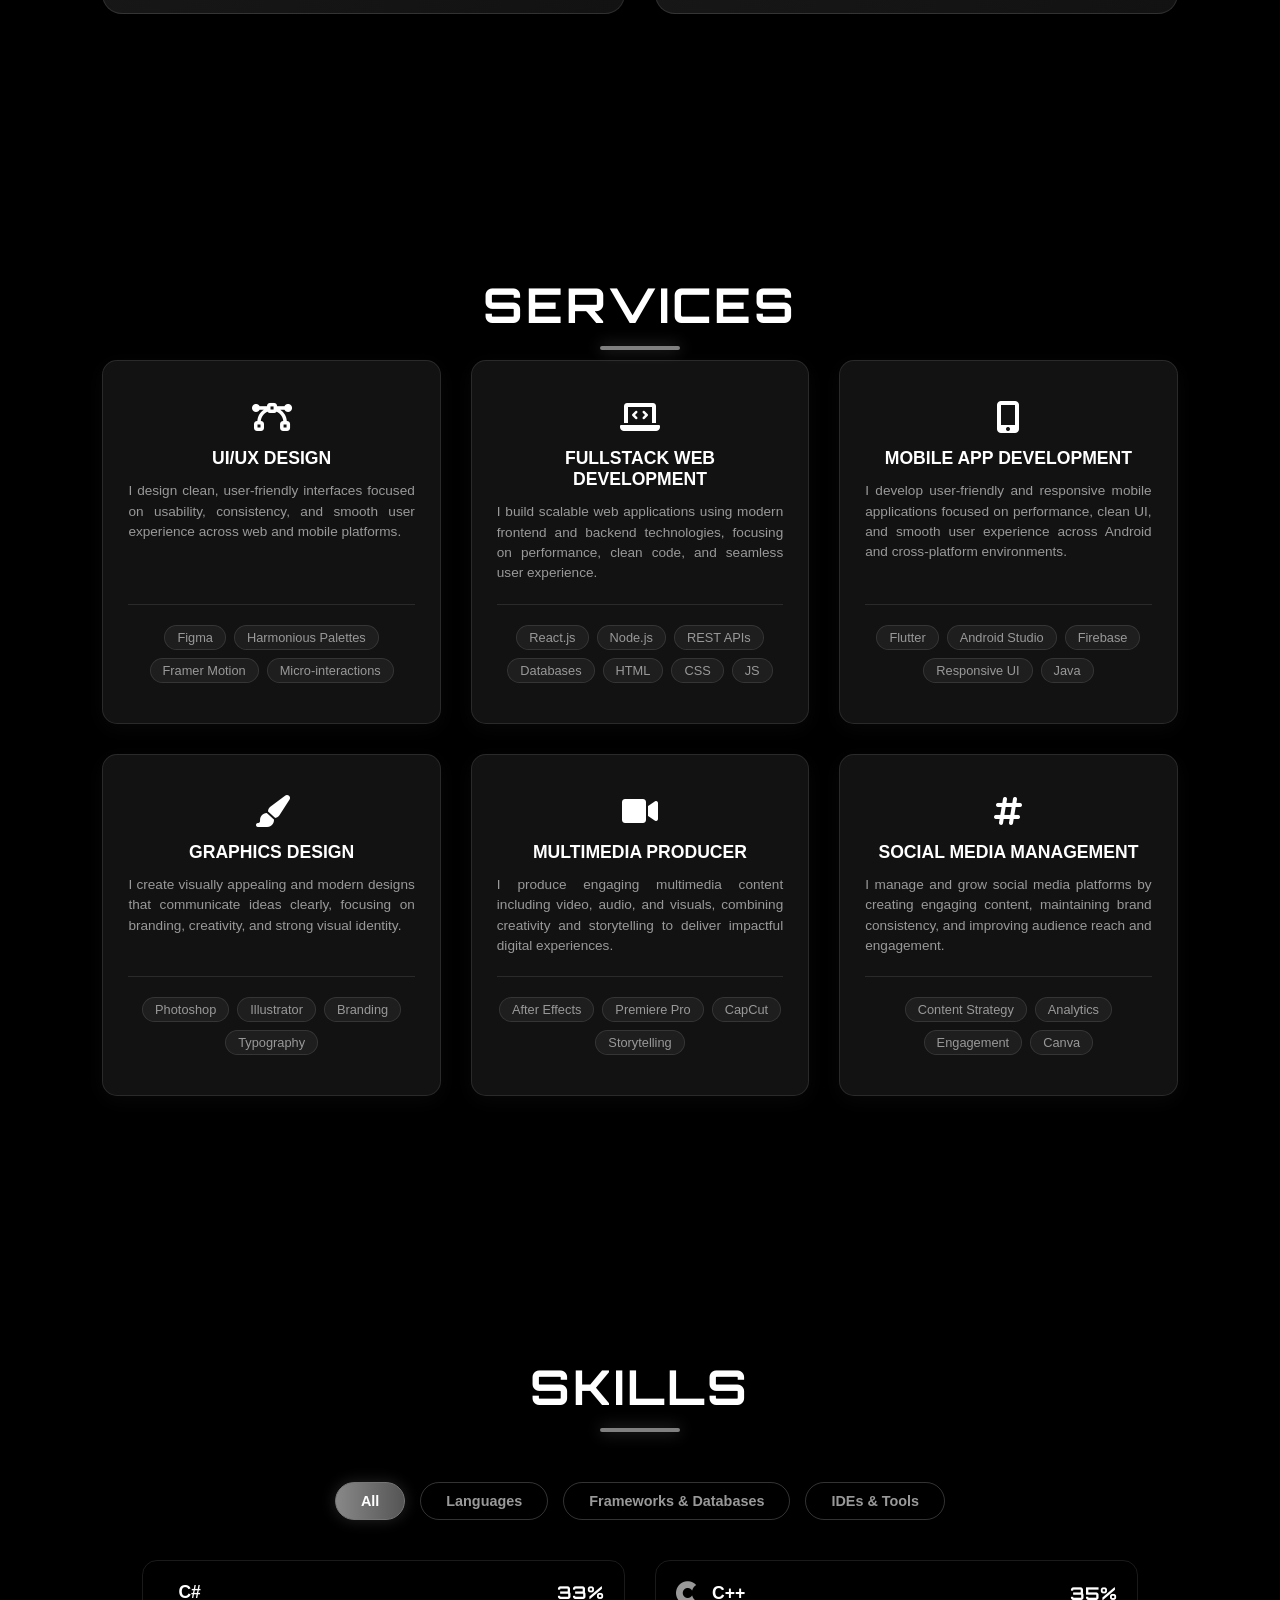
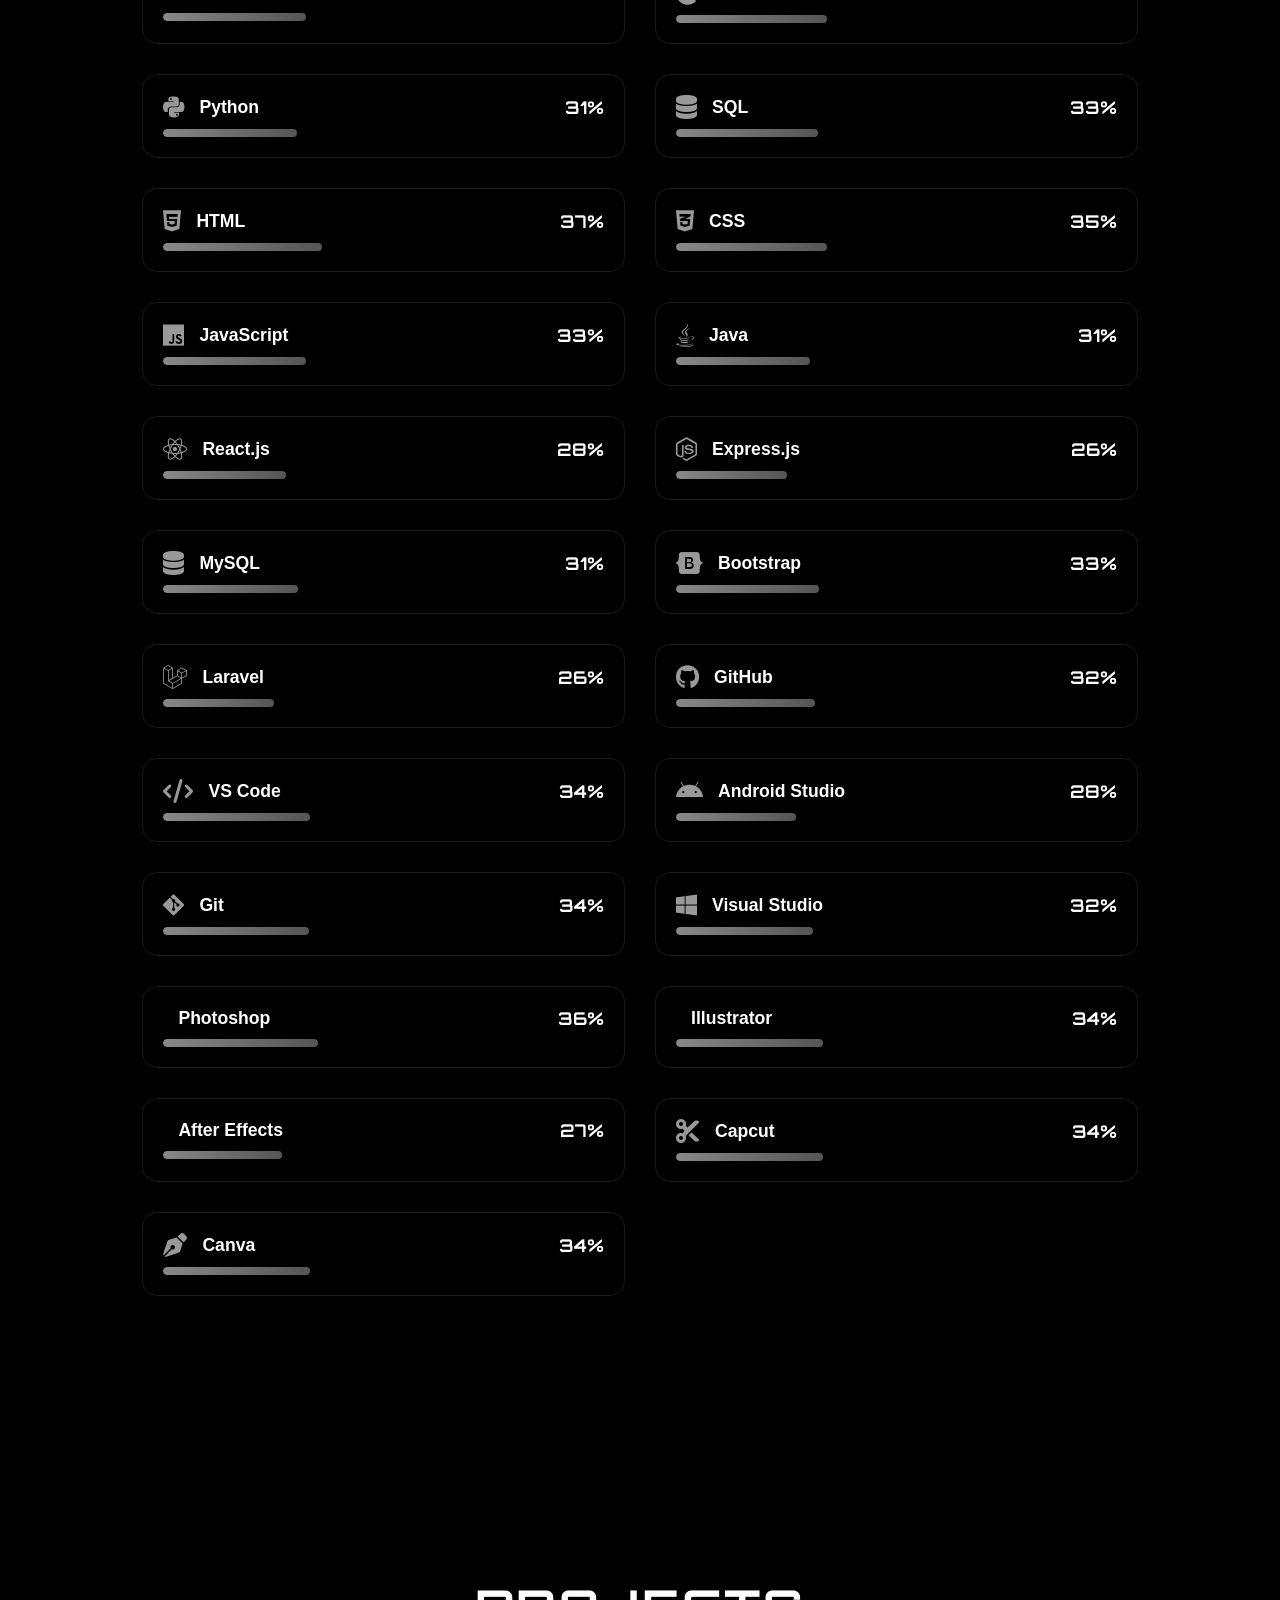
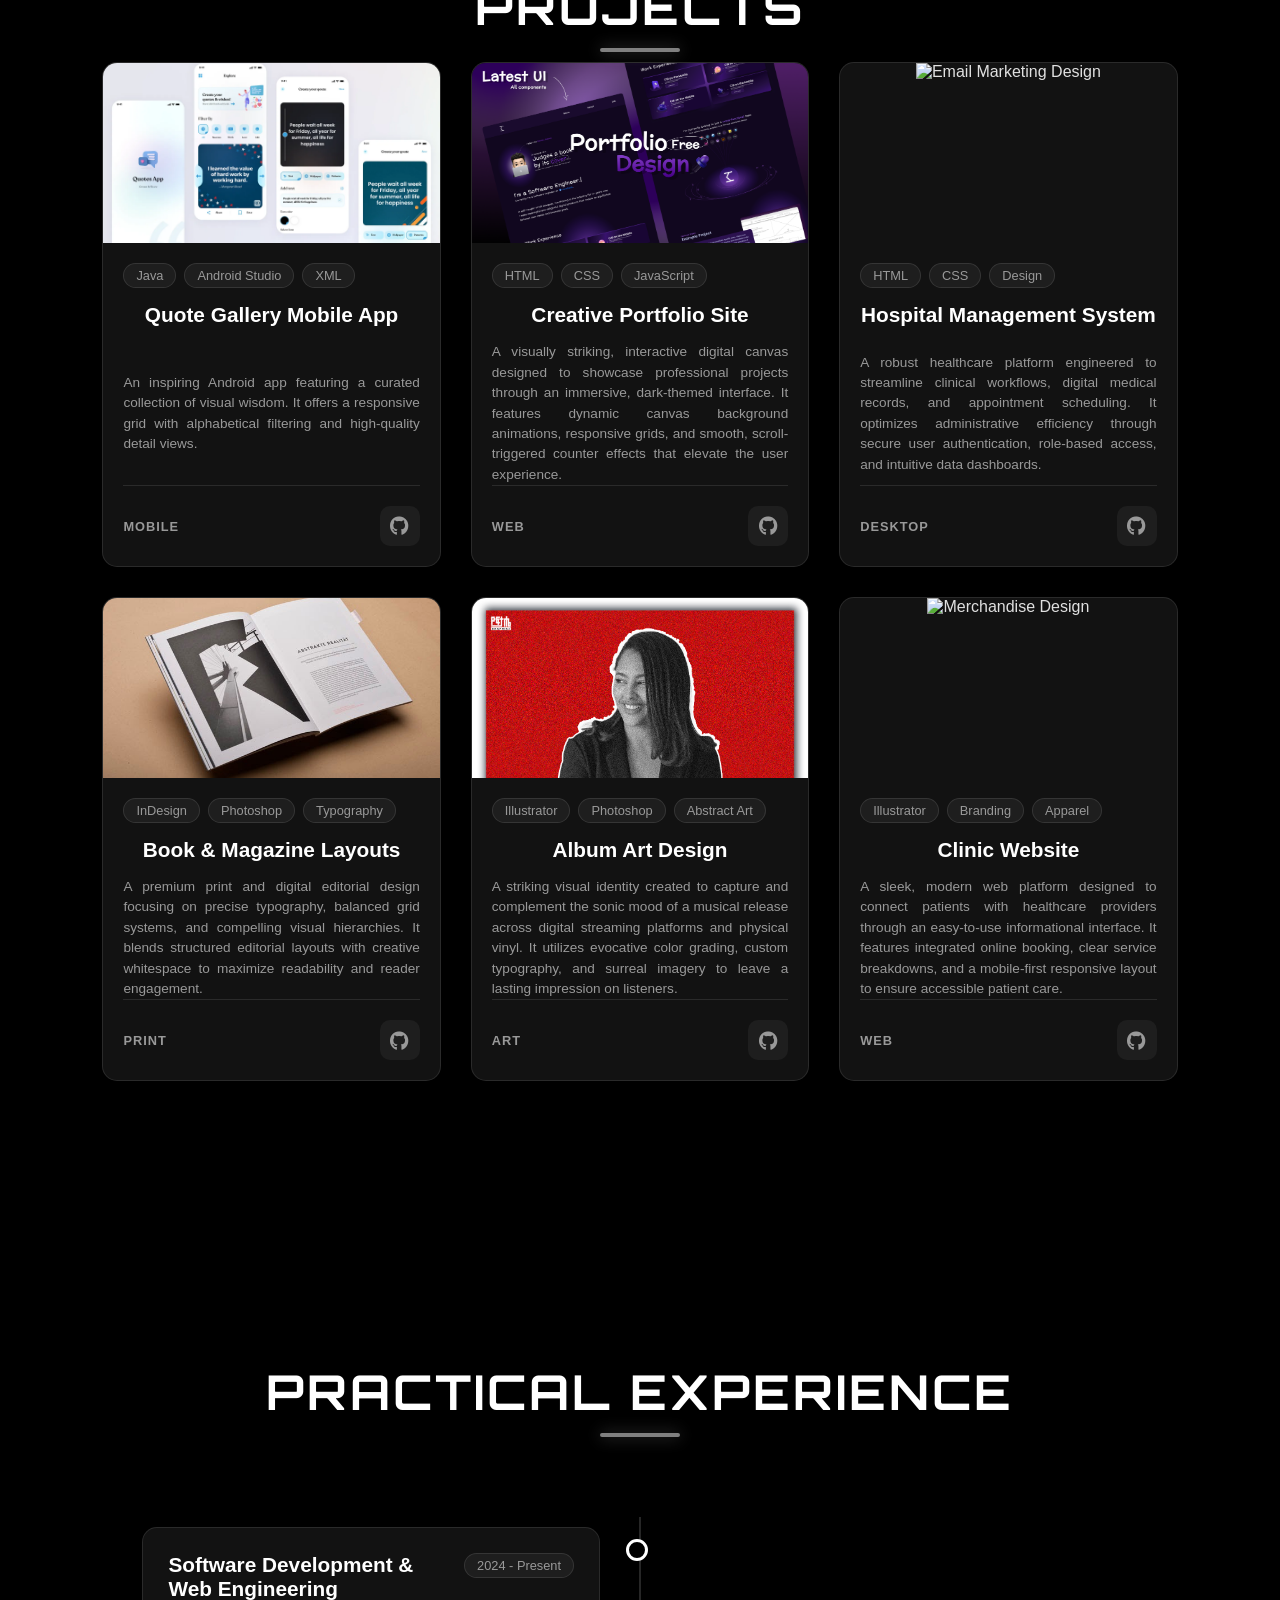
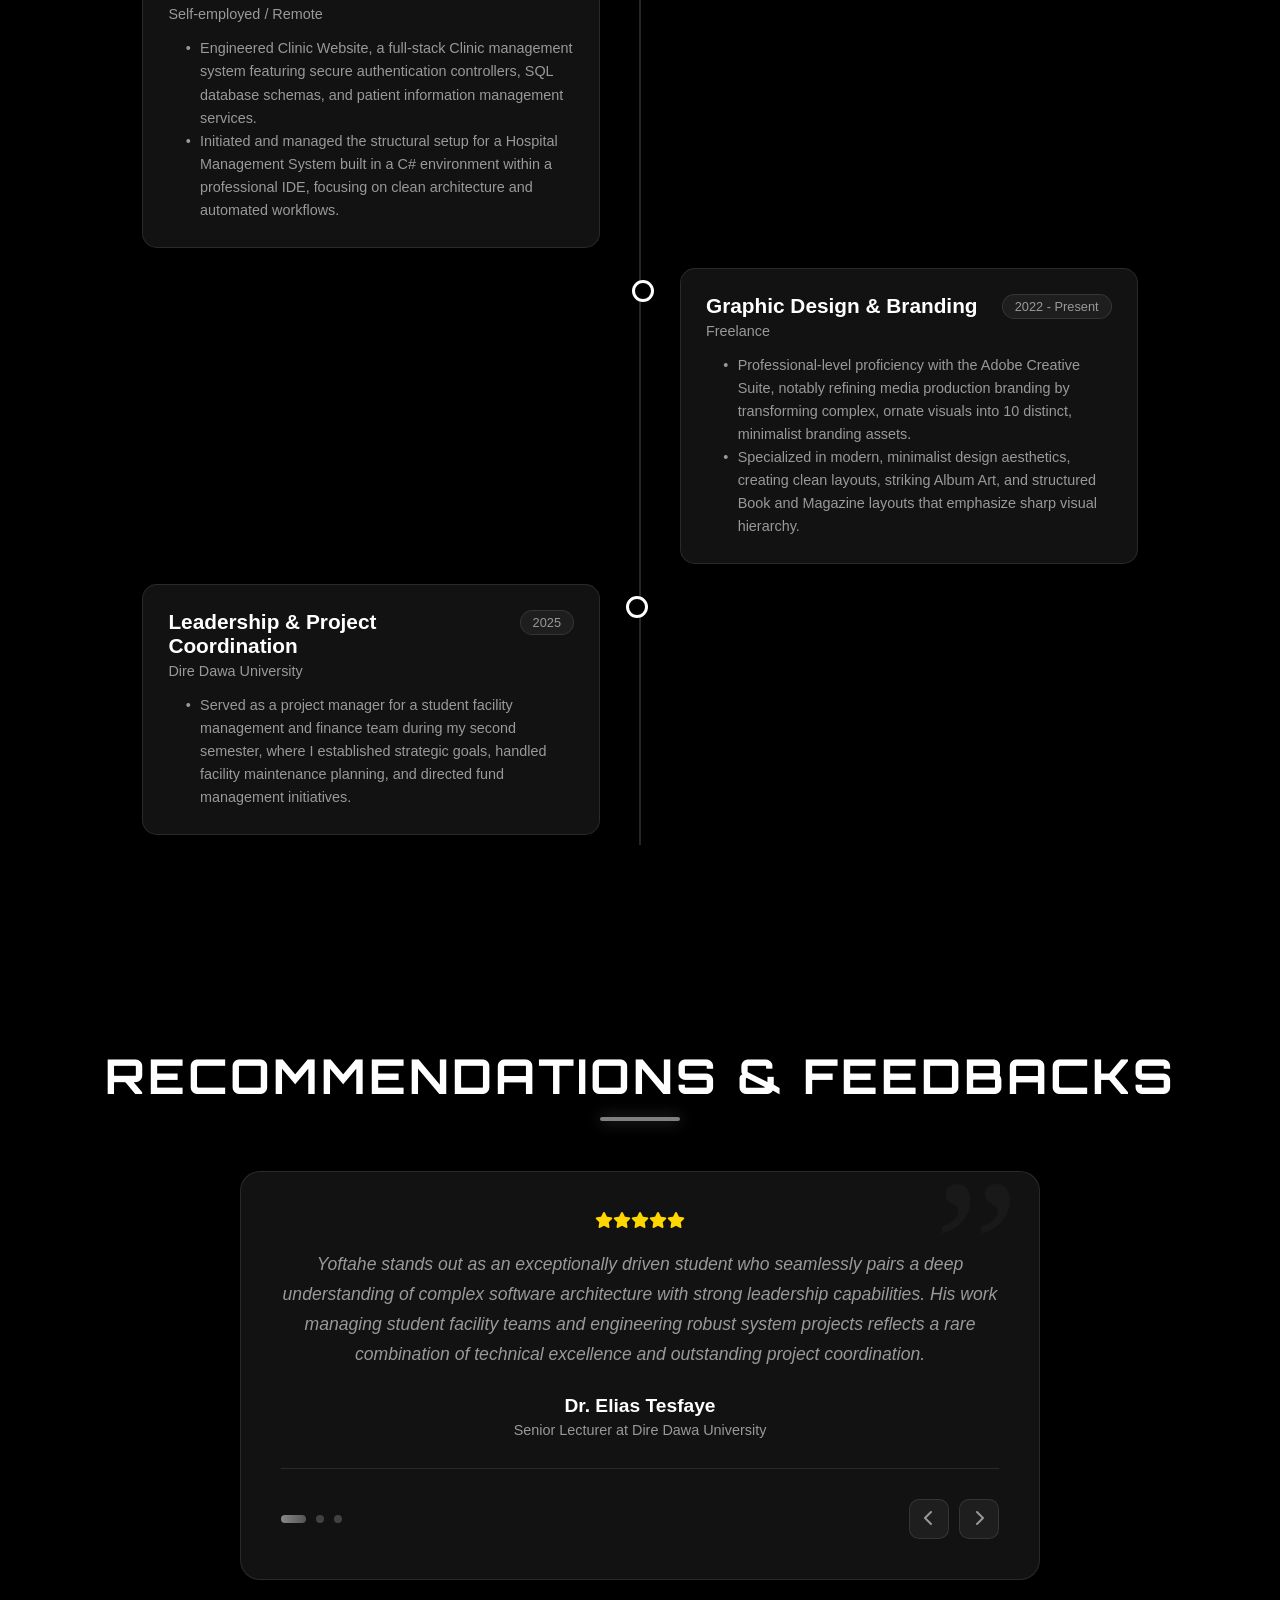
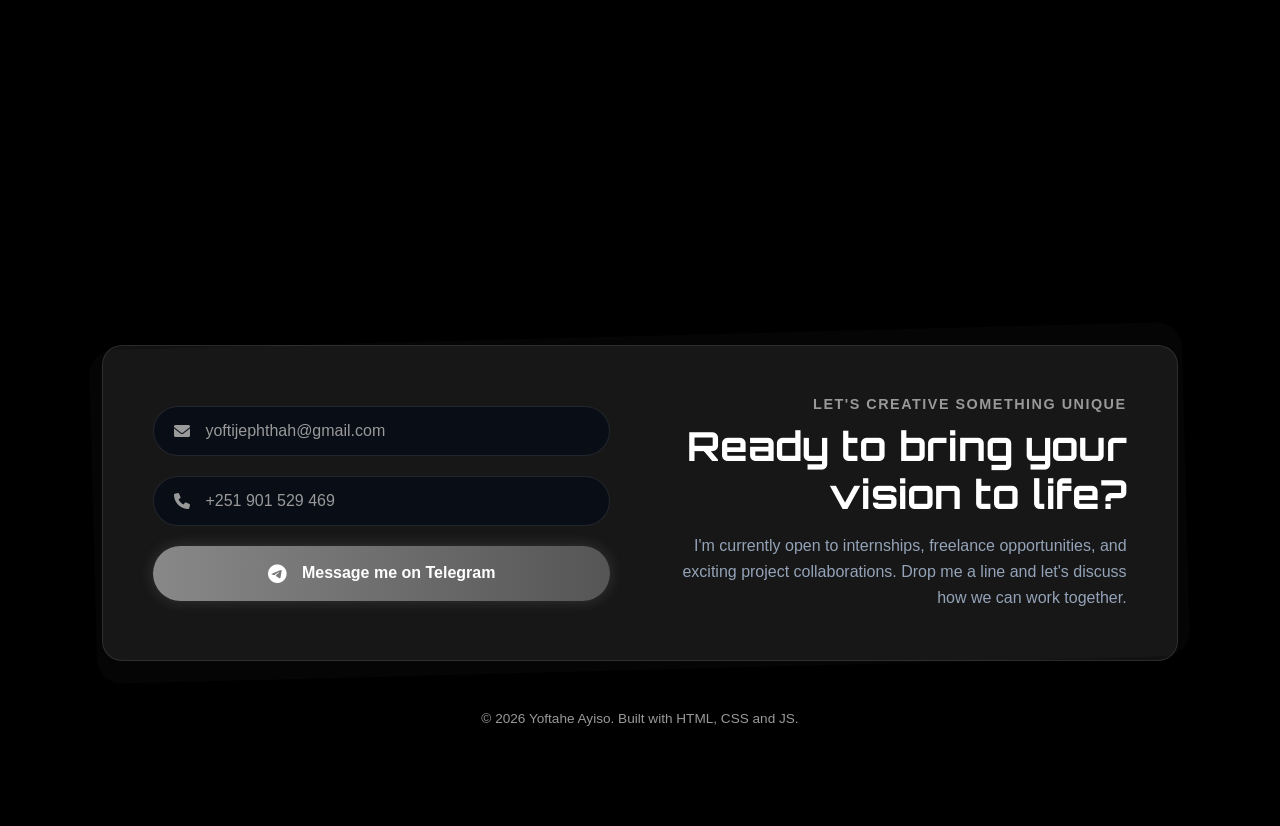
==== commit ba8b16dc: "second change" ====
--- a/part.html
+++ b/part.html
@@ -12,19 +12,21 @@
 </head>
 <body>
 
-    <canvas id="globalCircuitCanvas"></canvas>
+    <canvas id="global-particle-canvas"></canvas>
 
     <header class="header">
         <a href="#" class="logo"><i class="fas fa-laptop-code"></i> Yoftahe Ayiso</a>
         <nav class="navbar">
             <a href="#home">Home</a>
             <a href="#about">About</a>
-           <a href="#Services" >Services</a>
-           <a href="#skills">Skills</a>
+            <a href="#education">Education</a>
+            <a href="#Services" >Services</a>
+            <a href="#skills">Skills</a>
             <a href="#projects">Projects</a>
-            <a href="#contact" >Contact</a>
+            <a href="#contact">Contact</a>
         </nav>
-        <a href="#" class="contact-btn">Contact me</a>
+        
+        <a href="#contact" class="contact-btn">Contact me</a>
     </header>
 <div class="menuicon" id="menuicon">
     <i class='bx bx-menu'></i>
@@ -39,15 +41,16 @@
                My goal is simple: deliver solutions that look great, perform flawlessly, and make an impact.</p>
 
             <div class="social-media">
-                <a href="#"><i class="fab fa-facebook-f"></i></a>
-                <a href="#"><i class="fab fa-twitter"></i></a>
-                <a href="#"><i class="fab fa-instagram"></i></a>
-                <a href="#"><i class="fab fa-linkedin-in"></i></a>
+                <a href="https://t.me/Yoftiy" target="_blank"><i class="fab fa-telegram-plane"></i></a>
+                <a href="https://github.com/yoftijephthah" target="_blank"><i class="fab fa-github"></i></a>
+                <a href="mailto:yoftijephthah@gmail.com"><i class="fas fa-envelope"></i></a>
+                <a href="https://www.linkedin.com/in/yoftahe-ayiso" target="_blank"><i class="fab fa-linkedin-in"></i></a>
+                <a href="tel:+251901529469"><i class="fas fa-phone"></i></a>
             </div>
 
             <div class="btn-group">
                 <a href="yofi cv.pdf" target="_blank" class="btn primary-btn"><i class="fas fa-download"></i> CV</a>
-                <a href="#" class="btn secondary-btn">Contact</a>
+                <a href="#contact" class="btn secondary-btn">Contact</a>
             </div>
         </div>
 
@@ -58,7 +61,6 @@
         </div>
     </section>
     <section class="about" id="about">
-    <canvas id="particleCanvas"></canvas>
     <div class="about-image animate-on-scroll">
         <div class="solar-system">
             <div class="sun"></div>
@@ -74,8 +76,135 @@
 I have experience in building web and mobile applications using technologies like HTML, CSS, JavaScript, Node.js, Laravel, Flutter, and Android Studio, along with strong skills in graphic design and multimedia tools such as Adobe Photoshop, Illustrator, InDesign, Canva, and CapCut.
 I focus on creating clean, user-friendly, and visually engaging solutions by combining technical development with creative design.</p>
 
-        <a href="#" class="btn primary-btn">Read More</a>
+       
     </div>
+</section>
+
+<div class="stats-education-wrapper">
+    <section class="stats-section">
+        <h2 class="section-title stats-title"><i class="fas fa-medal"></i> Key Statistics</h2>
+        <div class="stats-container">
+            <div class="stat-card">
+                <h3 class="stat-number" data-target="15">0+</h3>
+                <p class="stat-label">Projects Completed</p>
+            </div>
+            <div class="stat-card">
+                <h3 class="stat-number" data-target="10">0+</h3>
+                <p class="stat-label">Technologies Mastered</p>
+            </div>
+            <div class="stat-card">
+                <h3 class="stat-number" data-target="3">0+</h3>
+                <p class="stat-label">Years of Learning</p>
+            </div>
+            <div class="stat-card">
+                <h3 class="stat-number" data-target="400">0+</h3>
+                <p class="stat-label">Problems Solved</p>
+            </div>
+        </div>
+    </section>
+
+    <section class="education-history-section">
+        <h2 class="section-title education-history-title"><i class="fas fa-book-open"></i> Education History</h2>
+        <ul class="timeline">
+            <li class="timeline-item">
+                <span class="timeline-badge">Primary School</span>
+                <h3 class="timeline-title">Isaac Primary School</h3>
+                <p class="timeline-description">Discovered interest in computing and basic operations.</p>
+            </li>
+            <li class="timeline-item">
+                <span class="timeline-badge">Secondary School</span>
+                <h3 class="timeline-title">Halaba Catholic School</h3>
+                <p class="timeline-description">Active ICT Club member, writing initial scripts.</p>
+            </li>
+            <li class="timeline-item">
+                <span class="timeline-badge">Graphics Design</span>
+                <h3 class="timeline-title">Sage Training Institute</h3>
+                <p class="timeline-description">Learned to create visually appealing and modern designs.</p>
+            </li>
+            <li class="timeline-item">
+                <span class="timeline-badge">2023 - Present</span>
+                <h3 class="timeline-title">Dire Dawa University</h3>
+                <p class="timeline-description">Pursuing BSc in Information Technology at the School of Computing.</p>
+            </li>
+        </ul>
+    </section>
+</div>
+
+<section class="education-dashboard-section" id="education">
+    <h2 class="section-title">Education</h2>
+
+    <div class="education-grid">
+        <!-- Left Card: Institution Details -->
+        <div class="education-card">
+            <div class="education-card-header">
+                <div class="icon-container"><i class="fas fa-graduation-cap"></i></div>
+                <div class="header-text">
+                    <h3>Dire Dawa University</h3>
+                    <p>Institute of Technology | School of Computing</p>
+                </div>
+            </div>
+
+            <ul class="details-list">
+                <li>
+                    <i class="fas fa-star"></i>
+                    <div>
+                        <strong>BSc in Information Technology</strong>
+                        <span>Focusing on Web/Mobile Development, Software Engineering, and Database Architectures.</span>
+                    </div>
+                </li>
+                <li>
+                    <i class="fas fa-calendar-alt"></i>
+                    <div>
+                        <strong>Current Academic Status</strong>
+                        <span>Completed 3rd year.</span>
+                    </div>
+                </li>
+            </ul>
+
+            <hr class="card-divider">
+
+            <div class="progress-dashboard">
+                <div class="progress-labels">
+                    <label>Year 3 Semester Progress</label>
+                    <span>100%</span>
+                </div>
+                <div class="progress-bar">
+                    <div class="progress-bar-fill" style="width: 100%;"></div>
+                </div>
+                <div class="progress-footer">
+                    <span>Expected Graduation: July 2027</span>
+                    <span>GPA: Excellent Standing</span>
+                </div>
+            </div>
+        </div>
+
+        <!-- Right Card: Academic Performance -->
+        <div class="education-card">
+            <div class="education-card-header">
+                <div class="icon-container"><i class="fas fa-book"></i></div>
+                <div class="header-text">
+                    <h3>Key Courses Completed</h3>
+                    <p>Courses completed with great distinctions. High achievements in practical coding and engineering projects.</p>
+                </div>
+            </div>
+
+            <ul class="course-list">
+                <li><span>C++ Programming</span><span class="grade-badge a-plus">A+</span></li>
+                <li><span>Internet Programming (Web Dev)</span><span class="grade-badge a-plus">A+</span></li>
+                <li><span>Java Programming</span><span class="grade-badge a-plus">A+</span></li>
+                <li><span>Data Structures & Algorithms</span><span class="grade-badge a-grade">A</span></li>
+                <li><span>Database Management Systems</span><span class="grade-badge a-grade">A</span></li>
+                <li><span>Software Engineering</span><span class="grade-badge a-grade">A</span></li>
+            </ul>
+
+            <div class="honors-card">
+                <i class="fas fa-ribbon"></i>
+                <div>
+                    <h4>ACADEMIC HONORS</h4>
+                    <p>Consistent academic honors for top programming project submissions and examinations.</p>
+                </div>
+            </div>
+        </div>
 </section>
 
 <section class="services-section" id="Services">
@@ -88,42 +217,93 @@
                 <h3 class="card-title">UI/UX DESIGN</h3>
                 <p class="card-description">
 I design clean, user-friendly interfaces focused on usability, consistency, and smooth user experience across web and mobile platforms.
-.</p>
+                </p>
+                <hr class="tag-divider">
+                <div class="service-tags">
+                    <span class="tag">Figma</span>
+                    <span class="tag">Harmonious Palettes</span>
+                    <span class="tag">Framer Motion</span>
+                    <span class="tag">Micro-interactions</span>
+                </div>
             </div>
 
             <div class="service-card">
                 <i class="fas fa-laptop-code service-icon"></i>
                 <h3 class="card-title">FULLSTACK WEB DEVELOPMENT</h3>
                 <p class="card-description">
-I build scalable web applications using modern frontend and backend technologies, focusing on performance, clean code, and seamless user experience.                </p>
+I build scalable web applications using modern frontend and backend technologies, focusing on performance, clean code, and seamless user experience.
+                </p>
+                <hr class="tag-divider">
+                <div class="service-tags">
+                    <span class="tag">React.js</span>
+                    <span class="tag">Node.js</span>
+                    <span class="tag">REST APIs</span>
+                    <span class="tag">Databases</span>
+                    <span class="tag">HTML</span>
+                    <span class="tag">CSS</span>
+                    <span class="tag">JS</span>
+                </div>
             </div>
 
             <div class="service-card">
                 <i class="fas fa-mobile-alt service-icon"></i>
                 <h3 class="card-title">MOBILE APP DEVELOPMENT</h3>
                 <p class="card-description">
-I develop user-friendly and responsive mobile applications focused on performance, clean UI, and smooth user experience across Android and cross-platform environments.                </p>
+I develop user-friendly and responsive mobile applications focused on performance, clean UI, and smooth user experience across Android and cross-platform environments.
+                </p>
+                <hr class="tag-divider">
+                <div class="service-tags">
+                    <span class="tag">Flutter</span>
+                    <span class="tag">Android Studio</span>
+                    <span class="tag">Firebase</span>
+                    <span class="tag">Responsive UI</span>
+                    <span class="tag">Java</span>
+                </div>
             </div>
 
             <div class="service-card">
                 <i class="fas fa-paint-brush service-icon"></i>
                 <h3 class="card-title">GRAPHICS DESIGN</h3>
                 <p class="card-description">
-I create visually appealing and modern designs that communicate ideas clearly, focusing on branding, creativity, and strong visual identity.                </p>
+I create visually appealing and modern designs that communicate ideas clearly, focusing on branding, creativity, and strong visual identity.
+                </p>
+                <hr class="tag-divider">
+                <div class="service-tags">
+                    <span class="tag">Photoshop</span>
+                    <span class="tag">Illustrator</span>
+                    <span class="tag">Branding</span>
+                    <span class="tag">Typography</span>
+                </div>
             </div>
 
             <div class="service-card">
                 <i class="fas fa-video service-icon"></i>
                 <h3 class="card-title">MULTIMEDIA PRODUCER</h3>
                 <p class="card-description">
-I produce engaging multimedia content including video, audio, and visuals, combining creativity and storytelling to deliver impactful digital experiences.                </p>
+I produce engaging multimedia content including video, audio, and visuals, combining creativity and storytelling to deliver impactful digital experiences.
+                </p>
+                <hr class="tag-divider">
+                <div class="service-tags">
+                    <span class="tag">After Effects</span>
+                    <span class="tag">Premiere Pro</span>
+                    <span class="tag">CapCut</span>
+                    <span class="tag">Storytelling</span>
+                </div>
             </div>
 
             <div class="service-card">
                 <i class="fas fa-hashtag service-icon"></i>
                 <h3 class="card-title">SOCIAL MEDIA MANAGEMENT</h3>
                 <p class="card-description">
-I manage and grow social media platforms by creating engaging content, maintaining brand consistency, and improving audience reach and engagement.                </p>
+I manage and grow social media platforms by creating engaging content, maintaining brand consistency, and improving audience reach and engagement.
+                </p>
+                <hr class="tag-divider">
+                <div class="service-tags">
+                    <span class="tag">Content Strategy</span>
+                    <span class="tag">Analytics</span>
+                    <span class="tag">Engagement</span>
+                    <span class="tag">Canva</span>
+                </div>
             </div>
 
         </div>
@@ -131,54 +311,113 @@
 
     <section class="skills-section" id="skills">
         <h2 class="section-title">Skills</h2>
-        <div class="skills-container">
-            <div class="skill-card">
-                <i class="fab fa-html5 skill-icon" style="color: #E34F26;"></i>
-                <h3 class="skill-name">HTML</h3>
-            </div>
-            <div class="skill-card">
-                <i class="fab fa-css3-alt skill-icon" style="color: #1572B6;"></i>
-                <h3 class="skill-name">CSS</h3>
-            </div>
-            <div class="skill-card">
-                <i class="fab fa-js skill-icon" style="color: #F7DF1E;"></i>
-                <h3 class="skill-name">Javascript</h3>
-            </div>
-            <div class="skill-card">
-                <i class="fab fa-node-js skill-icon" style="color: #339933;"></i>
-                <h3 class="skill-name">Node.js</h3>
-            </div>
-            <div class="skill-card">
-                <i class="fab fa-bootstrap skill-icon" style="color: #7952B3;"></i>
-                <h3 class="skill-name">Bootstrap</h3>
-            </div>
-            <div class="skill-card">
-                <i class="fab fa-java skill-icon" style="color: #007396;"></i>
-                <h3 class="skill-name">Java</h3>
-            </div>
-            <div class="skill-card">
-                <i class="fab fa-laravel skill-icon" style="color: #FF2D20;"></i>
-                <h3 class="skill-name">Laravel</h3>
-            </div>
-            <div class="skill-card">
-                <img src="https://cdn.jsdelivr.net/gh/devicons/devicon@latest/icons/photoshop/photoshop-original.svg" class="skill-icon" alt="Adobe Photoshop" />
-                <h3 class="skill-name">Adobe Photoshop</h3>
-            </div>
-            <div class="skill-card">
-                <img src="https://cdn.jsdelivr.net/gh/devicons/devicon@latest/icons/illustrator/illustrator-original.svg" class="skill-icon" alt="Adobe Illustrator" />
-                <h3 class="skill-name">Adobe Illustrator</h3>
-            </div>
-            <div class="skill-card">
-                <img src="https://cdn.jsdelivr.net/gh/devicons/devicon@latest/icons/aftereffects/aftereffects-original.svg" class="skill-icon" alt="Adobe Aftereffects" />
-                <h3 class="skill-name">Adobe Aftereffects</h3>
-            </div>
-            <div class="skill-card">
-                <img src="capcut.svg" alt="CapCut" class="skill-icon">
-                <h3 class="skill-name">Capcut</h3>
-            </div>
-            <div class="skill-card">
-                <img src="https://cdn.jsdelivr.net/gh/devicons/devicon@latest/icons/canva/canva-original.svg" class="skill-icon" alt="Canva" />
-                <h3 class="skill-name">Canva</h3>
+
+        <div class="skills-filter-tabs">
+            <button class="filter-btn active" data-filter="all">All</button>
+            <button class="filter-btn" data-filter="languages">Languages</button>
+            <button class="filter-btn" data-filter="frameworks">Frameworks & Databases</button>
+            <button class="filter-btn" data-filter="tools">IDEs & Tools</button>
+        </div>
+
+        <div class="skills-grid-wrapper">
+            <div class="skills-container active">
+                <!-- Languages -->
+                <div class="skill-item" data-category="languages">
+                    <div class="skill-info"><div class="skill-name-icon"><i class="fab fa-csharp"></i> C#</div><span class="skill-percentage" data-progress="85">0%</span></div>
+                    <div class="skill-progress-bar"><div class="skill-progress-fill" data-progress="85"></div></div>
+                </div>
+                <div class="skill-item" data-category="languages">
+                    <div class="skill-info"><div class="skill-name-icon"><i class="fab fa-cuttlefish"></i> C++</div><span class="skill-percentage" data-progress="90">0%</span></div>
+                    <div class="skill-progress-bar"><div class="skill-progress-fill" data-progress="90"></div></div>
+                </div>
+                <div class="skill-item" data-category="languages">
+                    <div class="skill-info"><div class="skill-name-icon"><i class="fab fa-python"></i> Python</div><span class="skill-percentage" data-progress="80">0%</span></div>
+                    <div class="skill-progress-bar"><div class="skill-progress-fill" data-progress="80"></div></div>
+                </div>
+                <div class="skill-item" data-category="languages">
+                    <div class="skill-info"><div class="skill-name-icon"><i class="fas fa-database"></i> SQL</div><span class="skill-percentage" data-progress="85">0%</span></div>
+                    <div class="skill-progress-bar"><div class="skill-progress-fill" data-progress="85"></div></div>
+                </div>
+                 <div class="skill-item" data-category="languages">
+                    <div class="skill-info"><div class="skill-name-icon"><i class="fab fa-html5"></i> HTML</div><span class="skill-percentage" data-progress="95">0%</span></div>
+                    <div class="skill-progress-bar"><div class="skill-progress-fill" data-progress="95"></div></div>
+                </div>
+                 <div class="skill-item" data-category="languages">
+                    <div class="skill-info"><div class="skill-name-icon"><i class="fab fa-css3-alt"></i> CSS</div><span class="skill-percentage" data-progress="90">0%</span></div>
+                    <div class="skill-progress-bar"><div class="skill-progress-fill" data-progress="90"></div></div>
+                </div>
+                 <div class="skill-item" data-category="languages">
+                    <div class="skill-info"><div class="skill-name-icon"><i class="fab fa-js"></i> JavaScript</div><span class="skill-percentage" data-progress="85">0%</span></div>
+                    <div class="skill-progress-bar"><div class="skill-progress-fill" data-progress="85"></div></div>
+                </div>
+                 <div class="skill-item" data-category="languages">
+                    <div class="skill-info"><div class="skill-name-icon"><i class="fab fa-java"></i> Java</div><span class="skill-percentage" data-progress="80">0%</span></div>
+                    <div class="skill-progress-bar"><div class="skill-progress-fill" data-progress="80"></div></div>
+                </div>
+
+                <!-- Frameworks & Databases -->
+                <div class="skill-item" data-category="frameworks">
+                    <div class="skill-info"><div class="skill-name-icon"><i class="fab fa-react"></i> React.js</div><span class="skill-percentage" data-progress="75">0%</span></div>
+                    <div class="skill-progress-bar"><div class="skill-progress-fill" data-progress="75"></div></div>
+                </div>
+                <div class="skill-item" data-category="frameworks">
+                    <div class="skill-info"><div class="skill-name-icon"><i class="fab fa-node-js"></i> Express.js</div><span class="skill-percentage" data-progress="70">0%</span></div>
+                    <div class="skill-progress-bar"><div class="skill-progress-fill" data-progress="70"></div></div>
+                </div>
+                <div class="skill-item" data-category="frameworks">
+                    <div class="skill-info"><div class="skill-name-icon"><i class="fas fa-database"></i> MySQL</div><span class="skill-percentage" data-progress="85">0%</span></div>
+                    <div class="skill-progress-bar"><div class="skill-progress-fill" data-progress="85"></div></div>
+                </div>
+                <div class="skill-item" data-category="frameworks">
+                    <div class="skill-info"><div class="skill-name-icon"><i class="fab fa-bootstrap"></i> Bootstrap</div><span class="skill-percentage" data-progress="90">0%</span></div>
+                    <div class="skill-progress-bar"><div class="skill-progress-fill" data-progress="90"></div></div>
+                </div>
+                <div class="skill-item" data-category="frameworks">
+                    <div class="skill-info"><div class="skill-name-icon"><i class="fab fa-laravel"></i> Laravel</div><span class="skill-percentage" data-progress="70">0%</span></div>
+                    <div class="skill-progress-bar"><div class="skill-progress-fill" data-progress="70"></div></div>
+                </div>
+
+                <!-- IDEs & Tools -->
+                <div class="skill-item" data-category="tools">
+                    <div class="skill-info"><div class="skill-name-icon"><i class="fab fa-github"></i> GitHub</div><span class="skill-percentage" data-progress="90">0%</span></div>
+                    <div class="skill-progress-bar"><div class="skill-progress-fill" data-progress="90"></div></div>
+                </div>
+                <div class="skill-item" data-category="tools">
+                    <div class="skill-info"><div class="skill-name-icon"><i class="fas fa-code"></i> VS Code</div><span class="skill-percentage" data-progress="95">0%</span></div>
+                    <div class="skill-progress-bar"><div class="skill-progress-fill" data-progress="95"></div></div>
+                </div>
+                <div class="skill-item" data-category="tools">
+                    <div class="skill-info"><div class="skill-name-icon"><i class="fab fa-android"></i> Android Studio</div><span class="skill-percentage" data-progress="70">0%</span></div>
+                    <div class="skill-progress-bar"><div class="skill-progress-fill" data-progress="70"></div></div>
+                </div>
+                <div class="skill-item" data-category="tools">
+                    <div class="skill-info"><div class="skill-name-icon"><i class="fab fa-git-alt"></i> Git</div><span class="skill-percentage" data-progress="85">0%</span></div>
+                    <div class="skill-progress-bar"><div class="skill-progress-fill" data-progress="85"></div></div>
+                </div>
+                <div class="skill-item" data-category="tools">
+                    <div class="skill-info"><div class="skill-name-icon"><i class="fab fa-windows"></i> Visual Studio</div><span class="skill-percentage" data-progress="80">0%</span></div>
+                    <div class="skill-progress-bar"><div class="skill-progress-fill" data-progress="80"></div></div>
+                </div>
+                <div class="skill-item" data-category="tools">
+                    <div class="skill-info"><div class="skill-name-icon"><i class="fab fa-adobe"></i> Photoshop</div><span class="skill-percentage" data-progress="95">0%</span></div>
+                    <div class="skill-progress-bar"><div class="skill-progress-fill" data-progress="95"></div></div>
+                </div>
+                <div class="skill-item" data-category="tools">
+                    <div class="skill-info"><div class="skill-name-icon"><i class="fab fa-adobe"></i> Illustrator</div><span class="skill-percentage" data-progress="90">0%</span></div>
+                    <div class="skill-progress-bar"><div class="skill-progress-fill" data-progress="90"></div></div>
+                </div>
+                 <div class="skill-item" data-category="tools">
+                    <div class="skill-info"><div class="skill-name-icon"><i class="fab fa-adobe"></i> After Effects</div><span class="skill-percentage" data-progress="75">0%</span></div>
+                    <div class="skill-progress-bar"><div class="skill-progress-fill" data-progress="75"></div></div>
+                </div>
+                 <div class="skill-item" data-category="tools">
+                    <div class="skill-info"><div class="skill-name-icon"><i class="fas fa-cut"></i> Capcut</div><span class="skill-percentage" data-progress="95">0%</span></div>
+                    <div class="skill-progress-bar"><div class="skill-progress-fill" data-progress="95"></div></div>
+                </div>
+                 <div class="skill-item" data-category="tools">
+                    <div class="skill-info"><div class="skill-name-icon"><i class="fas fa-pen-nib"></i> Canva</div><span class="skill-percentage" data-progress="98">0%</span></div>
+                    <div class="skill-progress-bar"><div class="skill-progress-fill" data-progress="98"></div></div>
+                </div>
             </div>
         </div>
     </section>
@@ -190,126 +429,243 @@
 
            
             <div class="project-card">
-                <div class="project-image-placeholder">
-                    
-                     <img src="Brand-Identity-Guidelines-Template-2.jpg" alt="Project 1 Image">
-                </div>
-                <div class="project-content">
-                    <h4 class="project-number">Project 1</h4>
-                    <h3 class="project-title">Logos And Branding</h3>
-                    <p class="project-description"> Designing the visual identity for a company or product.</p>
-                    <button class="review-btn">Review Project</button>
+                <div class="project-thumbnail">
+                    <img src="quote =.webp" alt="Quote Gallery App">
+                </div>
+                <div class="project-details">
+                    <div class="project-tags">
+                        <span class="tag">Java</span>
+                        <span class="tag">Android Studio</span>
+                        <span class="tag">XML</span>
+                    </div>
+                    <h3 class="project-title">Quote Gallery Mobile App</h3>
+                    <p class="card-description">
+An inspiring Android app featuring a curated collection of visual wisdom. It offers a responsive grid with alphabetical filtering and high-quality detail views.
+                </p>
+                    <hr class="project-divider">
+                    <div class="project-footer">
+                        <span class="project-category">MOBILE</span>
+                        <a href="https://github.com/yoftijephthah" target="_blank" class="github-link-btn"><i class="fab fa-github"></i></a>
+                    </div>
                 </div>
             </div>
 
             <div class="project-card">
-                <div class="project-image-placeholder">
-                      <img src="port.jpg" alt="Project 1 Image">
-                </div>
-                <div class="project-content">
-                    <h4 class="project-number">Project 2</h4>
+                <div class="project-thumbnail">
+                    <img src="p.png" alt="Creative Portfolio Site">
+                </div>
+                <div class="project-details">
+                    <div class="project-tags">
+                        <span class="tag">HTML</span>
+                        <span class="tag">CSS</span>
+                        <span class="tag">JavaScript</span>
+                    </div>
                     <h3 class="project-title">Creative Portfolio Site</h3>
-                    <p class="project-description">Designed and developed a fast, responsive site for artists to share their work.</p>
-                    <button class="review-btn">Review Project</button>
-                </div>
-            </div>
-
-           
+                    <p class="card-description">
+A visually striking, interactive digital canvas designed to showcase professional projects through an immersive, dark-themed interface. It features dynamic canvas background animations, responsive grids, and smooth, scroll-triggered counter effects that elevate the user experience.
+                </p>
+                    <hr class="project-divider">
+                    <div class="project-footer">
+                        <span class="project-category">WEB</span>
+                        <a href="https://github.com/yoftijephthah" target="_blank" class="github-link-btn"><i class="fab fa-github"></i></a>
+                    </div>
+                </div>
+            </div>
+
             <div class="project-card">
-                <div class="project-image-placeholder">
-                    
-                        <img src="email.jpg" alt="Project 1 Image">
-                </div>
-                <div class="project-content">
-                    <h4 class="project-number">Project 3</h4>
-                    <h3 class="project-title">Email Marketing</h3>
-                    <p class="project-description">Designing layouts for email newsletters and marketing campaigns</p>
-                    <button class="review-btn">Review Project</button>
-                </div>
-            </div>
-
-          
+                <div class="project-thumbnail">
+                    <img src="HMS.jpg" alt="Email Marketing Design">
+                </div>
+                <div class="project-details">
+                    <div class="project-tags">
+                        <span class="tag">HTML</span>
+                        <span class="tag">CSS</span>
+                        <span class="tag">Design</span>
+                    </div>
+                    <h3 class="project-title">Hospital Management System</h3>
+                    <p class="card-description">
+A robust healthcare platform engineered to streamline clinical workflows, digital medical records, and appointment scheduling. It optimizes administrative efficiency through secure user authentication, role-based access, and intuitive data dashboards.
+                </p>
+                    <hr class="project-divider">
+                    <div class="project-footer">
+                        <span class="project-category">DESKTOP</span>
+                        <a href="https://github.com/yoftijephthah" target="_blank" class="github-link-btn"><i class="fab fa-github"></i></a>
+                    </div>
+                </div>
+            </div>
+
             <div class="project-card">
-                <div class="project-image-placeholder">
-                   
-                        <img src="modern-magazine-layout-1.jpg" alt="Project 1 Image">
-                </div>
-                <div class="project-content">
-                    <h4 class="project-number">Project 4</h4>
-                    <h3 class="project-title">Book And MAgazine Layouts</h3>
-                    <p class="project-description">Designing the interior and cover layouts for print and digital publications.</p>
-                    <button class="review-btn">Review Project</button>
-                </div>
-            </div>
-
-            
+                <div class="project-thumbnail">
+                    <img src="modern-magazine-layout-1.jpg" alt="Magazine Layout">
+                </div>
+                <div class="project-details">
+                    <div class="project-tags">
+                        <span class="tag">InDesign</span>
+                        <span class="tag">Photoshop</span>
+                        <span class="tag">Typography</span>
+                    </div>
+                    <h3 class="project-title">Book & Magazine Layouts</h3>
+                    <p class="card-description">
+A premium print and digital editorial design focusing on precise typography, balanced grid systems, and compelling visual hierarchies. It blends structured editorial layouts with creative whitespace to maximize readability and reader engagement.
+                </p>
+                    <hr class="project-divider">
+                    <div class="project-footer">
+                        <span class="project-category">PRINT</span>
+                        <a href="https://github.com/yoftijephthah" target="_blank" class="github-link-btn"><i class="fab fa-github"></i></a>
+                    </div>
+                </div>
+            </div>
+
             <div class="project-card">
-                <div class="project-image-placeholder">
-                    
-                      <img src="design-album-cover.jpg" alt="Project 1 Image">
-                </div>
-                <div class="project-content">
-                    <h4 class="project-number">Project 5</h4>
+                <div class="project-thumbnail">
+                    <img src="meski ፖስተር.jpg" alt="Album Art" id="album-art-img">
+                </div>
+                <div class="project-details">
+                    <div class="project-tags">
+                        <span class="tag">Illustrator</span>
+                        <span class="tag">Photoshop</span>
+                        <span class="tag">Abstract Art</span>
+                    </div>
                     <h3 class="project-title">Album Art Design</h3>
-                    <p class="project-description">Vibrant and abstract digital art created for a new musical artist's EP release.</p>
-                    <button class="review-btn">Review Project</button>
-                </div>
-            </div>
-
-           
+                    <p class="card-description">
+A striking visual identity created to capture and complement the sonic mood of a musical release across digital streaming platforms and physical vinyl. It utilizes evocative color grading, custom typography, and surreal imagery to leave a lasting impression on listeners.
+                </p>
+                    <hr class="project-divider">
+                    <div class="project-footer">
+                        <span class="project-category">ART</span>
+                        <a href="https://github.com/yoftijephthah" target="_blank" class="github-link-btn"><i class="fab fa-github"></i></a>
+                    </div>
+                </div>
+            </div>
+
             <div class="project-card">
-                <div class="project-image-placeholder">
-                    
-                      <img src="merch-shirt-designer.jpg" alt="Project 1 Image">
-                </div>
-                <div class="project-content">
-                    <h4 class="project-number">Project 6</h4>
-                    <h3 class="project-title">Merchandise Design</h3>
-                    <p class="project-description">Creating designs for products like t-shirts, mugs, and more. </p>
-                    <button class="review-btn">Review Project</button>
-                </div>
-            </div>
-
-        </div>
-    </section>
-     <h2 class="section-title">Contact Me</h2>
-     <section class="contact-section" id="contact">
-       
-        <div class="contact-container">
-
-            <form class="contact-form" action="#" method="POST">
-                
-               
-                <div class="left-side">
-                    <div class="form-group">
-                        <label for="name">Name</label>
-                        <input type="text" id="name" name="name" placeholder="Your full name" required>
-                    </div>
-
-                    <div class="form-group">
-                        <label for="email">Email</label>
-                        <input type="email" id="email" name="email" placeholder="you@example.com" required>
-                    </div>
-                    
-                    <div class="form-group">
-                        <label for="subject">Subject</label>
-                        <input type="text" id="subject" name="subject" placeholder="Project Inquiry, Collaboration, etc." required>
-                    </div>
-                </div>
-
-               
-                <div class="right-side">
-                    <div class="form-group message-box message-group-wrapper">
-                        <label for="message">Message</label>
-                        <textarea id="message" name="message" placeholder="Tell me about your project..." required></textarea>
-                    </div>
-                </div>
-
-                
-                <div class="submit-btn-container">
-                    <button type="submit" class="submit-btn">Send Message</button>
-                </div>
-            </form>
+                <div class="project-thumbnail">
+                    <img src="clnic.jpg" alt="Merchandise Design">
+                </div>
+                <div class="project-details">
+                    <div class="project-tags">
+                        <span class="tag">Illustrator</span>
+                        <span class="tag">Branding</span>
+                        <span class="tag">Apparel</span>
+                    </div>
+                    <h3 class="project-title">Clinic Website</h3>
+                    <p class="card-description">
+A sleek, modern web platform designed to connect patients with healthcare providers through an easy-to-use informational interface. It features integrated online booking, clear service breakdowns, and a mobile-first responsive layout to ensure accessible patient care.
+                </p>
+                    <hr class="project-divider">
+                    <div class="project-footer">
+                        <span class="project-category">WEB</span>
+                        <a href="https://github.com/yoftijephthah" target="_blank" class="github-link-btn"><i class="fab fa-github"></i></a>
+                    </div>
+                </div>
+            </div>
+
+        </div>
+    </section>
+
+    <section class="experience-section" id="experience">
+        <h2 class="section-title">Practical Experience</h2>
+        <div class="experience-timeline">
+            <!-- Item 1: Left -->
+            <div class="timeline-container left">
+                <div class="timeline-content-card">
+                    <span class="timeline-date-badge">2024 - Present</span>
+                    <h3 class="timeline-card-title">Software Development & Web Engineering</h3>
+                    <h4 class="timeline-card-subtitle">Self-employed / Remote</h4>
+                    <ul class="timeline-card-description">
+                        <li>Engineered Clinic Website, a full-stack Clinic management system featuring secure authentication controllers, SQL database schemas, and patient information management services.</li>
+                        <li>Initiated and managed the structural setup for a Hospital Management System built in a C# environment within a professional IDE, focusing on clean architecture and automated workflows.</li>
+                    </ul>
+                </div>
+            </div>
+
+            <!-- Item 2: Right -->
+            <div class="timeline-container right">
+                <div class="timeline-content-card">
+                    <span class="timeline-date-badge">2022 - Present</span>
+                    <h3 class="timeline-card-title">Graphic Design & Branding</h3>
+                    <h4 class="timeline-card-subtitle">Freelance</h4>
+                    <ul class="timeline-card-description">
+                        <li>Professional-level proficiency with the Adobe Creative Suite, notably refining media production branding by transforming complex, ornate visuals into 10 distinct, minimalist branding assets.</li>
+                        <li>Specialized in modern, minimalist design aesthetics, creating clean layouts, striking Album Art, and structured Book and Magazine layouts that emphasize sharp visual hierarchy.</li>
+                    </ul>
+                </div>
+            </div>
+
+            <!-- Item 3: Left -->
+            <div class="timeline-container left">
+                <div class="timeline-content-card">
+                    <span class="timeline-date-badge">2025</span>
+                    <h3 class="timeline-card-title">Leadership & Project Coordination</h3>
+                    <h4 class="timeline-card-subtitle">Dire Dawa University</h4>
+                    <ul class="timeline-card-description">
+                        <li>Served as a project manager for a student facility management and finance team during my second semester, where I established strategic goals, handled facility maintenance planning, and directed fund management initiatives.</li>
+                    </ul>
+                </div>
+            </div>
+        </div>
+    </section>
+
+    <section class="testimonial-section" id="testimonials">
+        <h2 class="section-title">Recommendations & Feedbacks</h2>
+        <div class="testimonial-slider-container">
+            <div class="testimonial-card">
+                <div class="testimonial-content">
+                    <div class="testimonial-rating">
+                        <i class="fas fa-star"></i><i class="fas fa-star"></i><i class="fas fa-star"></i><i class="fas fa-star"></i><i class="fas fa-star"></i>
+                    </div>
+                    <p class="testimonial-quote">
+                        <!-- Content will be injected by JavaScript -->
+                    </p>
+                    <div class="testimonial-author">
+                        <h4 class="testimonial-author-name"><!-- JS --></h4>
+                        <p class="testimonial-author-title"><!-- JS --></p>
+                    </div>
+                </div>
+                <hr class="testimonial-divider">
+                <div class="testimonial-nav">
+                    <div class="nav-dots">
+                        <span class="dot active" data-slide="0"></span>
+                        <span class="dot" data-slide="1"></span>
+                        <span class="dot" data-slide="2"></span>
+                    </div>
+                    <div class="nav-arrows">
+                        <button class="nav-btn prev-btn">
+                            <i class="fas fa-chevron-left"></i>
+                        </button>
+                        <button class="nav-btn next-btn">
+                            <i class="fas fa-chevron-right"></i>
+                        </button>
+                    </div>
+                </div>
+            </div>
+        </div>
+    </section>
+
+    <section class="cta-section" id="contact">
+        <div class="cta-banner">
+            <div class="cta-left">
+                <a href="mailto:yoftijephthah@gmail.com" class="info-capsule">
+                    <i class="fas fa-envelope"></i>
+                    <span>yoftijephthah@gmail.com</span>
+                </a>
+                <a href="tel:+251901529469" class="info-capsule">
+                    <i class="fas fa-phone"></i>
+                    <span>+251 901 529 469</span>
+                </a>
+                <a href="https://t.me/Yoftiy" target="_blank" class="telegram-btn">
+                    <i class="fab fa-telegram-plane"></i>
+                    Message me on Telegram
+                </a>
+            </div>
+            <div class="cta-right">
+                <p class="cta-tagline">LET'S CREATIVE SOMETHING UNIQUE</p>
+                <h2 class="cta-heading">Ready to bring your vision to life?</h2>
+                <p class="cta-description">I'm currently open to internships, freelance opportunities, and exciting project collaborations. Drop me a line and let's discuss how we can work together.</p>
+            </div>
+        </div>
+        <div class="copyright-footer">
+            © 2026 Yoftahe Ayiso. Built with HTML, CSS and JS.
         </div>
     </section>
 
--- a/part2.css
+++ b/part2.css
@@ -10,6 +10,7 @@
             --light-text: #999999; 
             --white-text: #ffffff; 
             --card-text: #ffffff;
+            --accent-blue: #2b82c9;
             --sun-gradient: linear-gradient(to right, #FDB813, #FF8C00); /* Warm golden yellow to orange */
             --btn-gradient: linear-gradient(to right, #E8E3E3, #99A199, #595656);
         }
@@ -33,16 +34,16 @@
         }
 
         /* Global Futuristic Circuit Background */
-        #globalCircuitCanvas {
+        #global-particle-canvas {
             position: fixed;
             top: 0;
             left: 0;
             width: 100%;
             height: 100%;
-            background-color: #000;
+            background: radial-gradient(circle at center, #010103 0%, #000000 100%);
             z-index: -1;
             pointer-events: none;
-            opacity: 0.12;
+            opacity: 1; /* Set to full opacity as the gradient is dark */
         }
 
         @keyframes backgroundZoom {
@@ -82,11 +83,23 @@
             font-weight: 500;
             margin-left: 35px;
             transition: 0.3s;
+            position: relative;
+            padding-bottom: 5px;
         }
 
         .navbar a:hover,
         .navbar a.active {
             color: var(--main-color);
+        }
+
+        .navbar a.active::after {
+            content: '';
+            position: absolute;
+            bottom: 0;
+            left: 0;
+            width: 100%;
+            height: 2px;
+            background: var(--main-color);
         }
 
         .contact-btn {
@@ -368,16 +381,7 @@
             z-index: 10; /* Ensure about page stays above the global bg */
             background: radial-gradient(circle at center, #010103 0%, #000000 100%);
             overflow: hidden;
-        }
-
-        #particleCanvas {
-            position: absolute;
-            top: 0;
-            left: 0;
-            width: 100%;
-            height: 100%;
-            z-index: 1;
-            pointer-events: none;
+            padding-bottom: 0; /* Remove bottom padding to reduce gap */
         }
 
         /* Galaxy Starfield and Shiny Dots */
@@ -421,6 +425,24 @@
             letter-spacing: 3px;
         }
 
+        .about .heading {
+            position: relative;
+            display: inline-block;
+            padding-bottom: 15px;
+        }
+
+        .about .heading::after {
+            content: '';
+            position: absolute;
+            bottom: 0;
+            left: 50%;
+            transform: translateX(-50%);
+            width: 80px;
+            height: 4px;
+            background: rgba(255, 255, 255, 0.5);
+            border-radius: 2px;
+        }
+
         .heading span {
             color: var(--main-color);
         }
@@ -443,11 +465,376 @@
             to { opacity: 0.6; }
         }
 
+        /* Wrapper for Stats and Education History */
+        .stats-education-wrapper {
+            display: grid;
+            grid-template-columns: auto 1fr;
+            gap: 80px;
+            padding: 40px 8% 80px;
+            align-items: start;
+            position: relative;
+            z-index: 5;
+        }
+
+        /* Key Statistics Section */
+        .stats-section {
+            background: transparent;
+            min-height: auto;
+            padding: 0;
+        }
+
+        .stats-title, .education-history-title {
+            text-align: left;
+            margin-bottom: 25px;
+            font-size: 1.2rem !important; /* Override general section-title */
+            display: flex;
+            align-items: center;
+            text-transform: none !important;
+            letter-spacing: normal !important;
+        }
+
+        .stats-title i, .education-history-title i {
+            margin-right: 15px;
+            font-size: 1.2rem;
+            color: var(--main-color);
+        }
+
+        .stats-container {
+            display: grid;
+            grid-template-columns: repeat(2, 1fr);
+            gap: 30px;
+            max-width: 500px;
+            margin: 0;
+        }
+
+        .stat-card {
+            background: var(--secondary-bg-color);
+            padding: 30px;
+            text-align: left;
+            border-radius: 15px;
+            border: 1px solid rgba(255, 255, 255, 0.1);
+            box-shadow: 0 5px 20px rgba(255, 255, 255, 0.03);
+            transition: transform 0.3s ease, box-shadow 0.3s ease;
+        }
+
+        .stat-card:hover {
+            transform: translateY(-5px);
+            box-shadow: 0 10px 25px rgba(255, 255, 255, 0.07);
+        }
+
+        .stat-number {
+            font-family: 'Orbitron', sans-serif;
+            font-size: 3.5rem;
+            font-weight: 700;
+            color: var(--white-text);
+            margin-bottom: 4px;
+            line-height: 1.1;
+        }
+
+        .stat-label {
+            font-size: 1rem;
+            color: var(--light-text);
+        }
+
+        /* Education History Timeline Section */
+        .education-history-section {
+            padding: 0;
+            min-height: auto;
+        }
+
+        .timeline {
+            position: relative;
+            padding-left: 40px;
+        }
+
+        .timeline::before {
+            content: '';
+            position: absolute;
+            left: 10px;
+            top: 5px;
+            bottom: 5px;
+            width: 2px;
+            background-color: rgba(255, 255, 255, 0.15);
+        }
+
+        .timeline-item {
+            position: relative;
+            margin-bottom: 30px;
+        }
+
+        .timeline-item:last-child {
+            margin-bottom: 0;
+        }
+
+        .timeline-item::before {
+            content: '';
+            position: absolute;
+            left: -35px;
+            top: 5px;
+            width: 10px;
+            height: 10px;
+            border-radius: 50%;
+            border: 2px solid var(--main-color);
+            background-color: var(--bg-color);
+            z-index: 2;
+        }
+
+        .timeline-badge {
+            display: inline-block;
+            background-color: rgba(255, 255, 255, 0.08);
+            color: var(--main-color);
+            padding: 4px 12px;
+            border-radius: 15px;
+            font-size: 0.8rem;
+            font-weight: 600;
+            margin-bottom: 10px;
+        }
+
+        .timeline-title {
+            font-size: 1.1rem;
+            font-weight: 700;
+            color: var(--white-text);
+            margin-bottom: 5px;
+        }
+
+        .timeline-description {
+            font-size: 0.9rem;
+            color: var(--light-text);
+            line-height: 1.5;
+        }
+
+        /* Education Dashboard Section */
+        .education-dashboard-section {
+            max-width: 1400px;
+            margin: 0 auto;
+            padding: 100px 8%;
+            text-align: center;
+        }
+
+        .education-dashboard-section .section-title {
+            text-align: center !important;
+            margin-bottom: 50px;
+            position: relative;
+            display: inline-block;
+            padding-bottom: 15px;
+        }
+
+        .education-dashboard-section .section-title::after {
+            content: '';
+            position: absolute;
+            bottom: 0;
+            left: 50%;
+            transform: translateX(-50%);
+            width: 80px;
+            height: 4px;
+            background: rgba(255, 255, 255, 0.5);
+            border-radius: 2px;
+            box-shadow: 0 0 15px rgba(255, 255, 255, 0.3);
+        }
+
+        .education-grid {
+            display: grid;
+            grid-template-columns: 1fr 1fr;
+            gap: 30px;
+            align-items: stretch; /* Make cards equal height */
+        }
+
+        .education-card {
+            background: linear-gradient(145deg, #1e1e1e, #121212);
+            border: 1px solid rgba(255, 255, 255, 0.1);
+            border-radius: 20px;
+            padding: 30px;
+            display: flex;
+            flex-direction: column;
+            box-shadow: 0 8px 30px rgba(0, 0, 0, 0.3);
+        }
+
+        .education-card-header {
+            display: flex;
+            align-items: center;
+            gap: 20px;
+            margin-bottom: 25px;
+        }
+
+        .education-card-header .icon-container {
+            width: 50px;
+            height: 50px;
+            background-color: rgba(255, 255, 255, 0.05);
+            border-radius: 10px;
+            display: flex;
+            justify-content: center;
+            align-items: center;
+            font-size: 1.5rem;
+            color: var(--white-text);
+            flex-shrink: 0;
+        }
+
+        .education-card-header .header-text h3 {
+            font-size: 1.5rem;
+            color: var(--white-text);
+            margin-bottom: 5px;
+        }
+
+        .education-card-header .header-text p {
+            font-size: 0.9rem;
+            color: var(--light-text);
+        }
+
+        .details-list {
+            margin-top: 15px;
+            list-style: none;
+            padding: 0;
+        }
+
+        .details-list li {
+            display: flex;
+            align-items: flex-start;
+            gap: 10px;
+            margin-bottom: 20px;
+        }
+
+        .details-list li i {
+            color: var(--main-color);
+            font-size: 1rem;
+            margin-top: 5px;
+            width: 1.2em; /* Give icon a fixed width */
+            text-align: center; /* Center the icon within the fixed width */
+        }
+
+        .details-list li strong {
+            display: block;
+            color: var(--white-text);
+            font-size: 1rem;
+            margin-bottom: 4px;
+        }
+
+        .details-list li span {
+            color: var(--light-text);
+            font-size: 0.9rem;
+            line-height: 1.5;
+        }
+
+        .card-divider {
+            border: none;
+            height: 1px;
+            background-color: rgba(255, 255, 255, 0.1);
+            margin: 15px 0;
+        }
+
+        .progress-dashboard {
+            margin-top: auto; /* Pushes to the bottom */
+        }
+
+        .progress-labels, .progress-footer {
+            display: flex;
+            justify-content: space-between;
+            font-size: 0.85rem;
+            color: var(--light-text);
+            margin-bottom: 8px;
+        }
+
+        .progress-bar {
+            width: 100%;
+            height: 8px;
+            background-color: rgba(0, 0, 0, 0.3);
+            border-radius: 4px;
+            overflow: hidden;
+            margin-bottom: 8px;
+        }
+
+        .progress-bar-fill {
+            height: 100%;
+            background: var(--btn-gradient);
+            border-radius: 4px;
+        }
+
+        .course-list {
+            list-style: none;
+            padding: 0;
+            margin-top: 15px;
+            flex-grow: 1;
+        }
+
+        .course-list li {
+            display: flex;
+            justify-content: space-between;
+            align-items: center;
+            padding: 12px 15px;
+            border: 1px solid rgba(255, 255, 255, 0.1);
+            border-radius: 8px;
+            margin-bottom: 10px;
+            font-size: 0.95rem;
+            color: var(--text-color);
+        }
+
+        .grade-badge {
+            padding: 4px 10px;
+            border-radius: 12px;
+            font-weight: 700;
+            font-size: 0.8rem;
+        }
+
+        .grade-badge.a-plus {
+            background-color: rgba(22, 163, 74, 0.2);
+            color: #4ade80;
+        }
+
+        .grade-badge.a-grade {
+            background-color: rgba(5, 150, 105, 0.2);
+            color: #34d399;
+        }
+
+        .honors-card {
+            background-color: rgba(255, 255, 255, 0.05);
+            border-radius: 12px;
+            padding: 20px;
+            margin-top: auto; /* Pushes to the bottom */
+            display: flex;
+            align-items: center;
+            gap: 20px;
+        }
+
+        .honors-card i {
+            font-size: 1.8rem;
+            color: var(--main-color);
+        }
+
+        .honors-card h4 {
+            font-size: 0.8rem;
+            letter-spacing: 1.5px;
+            color: var(--white-text);
+            margin-bottom: 5px;
+        }
+
+        .honors-card p {
+            font-size: 0.85rem;
+            color: var(--light-text);
+            line-height: 1.5;
+        }
        
         .services-section {
-            max-width: 1200px;
+            max-width: 1400px;
             margin: 60px auto;
             text-align: center;
+        }
+
+        .services-section .section-title {
+            position: relative;
+            display: inline-block;
+            padding-bottom: 15px;
+        }
+
+        .services-section .section-title::after {
+            content: '';
+            position: absolute;
+            bottom: 0;
+            left: 50%;
+            transform: translateX(-50%);
+            width: 80px;
+            height: 4px;
+            background: rgba(255, 255, 255, 0.5);
+            border-radius: 2px;
+            box-shadow: 0 0 15px rgba(255, 255, 255, 0.3);
         }
 
         .section-title {
@@ -462,7 +849,7 @@
         .service-cards-container {
             display: grid;
             grid-template-columns: repeat(3, 1fr);
-            gap: 25px;
+            gap: 30px;
             justify-items: center;
         }
 
@@ -470,7 +857,7 @@
             background: var(--secondary-bg-color);
             border: 1px solid rgba(255, 255, 255, 0.1);
             color: var(--card-text);
-            padding: 30px 20px;
+            padding: 40px 25px;
             border-radius: 15px;
             text-align: center;
             display: flex;
@@ -483,6 +870,58 @@
         
         .service-card:hover {
             transform: translateY(-5px);
+        }
+
+        .skills-section .section-title {
+            position: relative;
+            display: inline-block;
+            padding-bottom: 15px;
+        }
+
+        .skills-section .section-title::after {
+            content: '';
+            position: absolute;
+            bottom: 0;
+            left: 50%;
+            transform: translateX(-50%);
+            width: 80px;
+            height: 4px;
+            background: rgba(255, 255, 255, 0.5);
+            border-radius: 2px;
+            box-shadow: 0 0 15px rgba(255, 255, 255, 0.3);
+        }
+
+        .skills-filter-tabs {
+            display: flex;
+            justify-content: center;
+            gap: 15px;
+            margin: 40px 0;
+            flex-wrap: wrap;
+        }
+
+        .filter-btn {
+            background: transparent;
+            border: 1px solid rgba(255, 255, 255, 0.2);
+            color: var(--light-text);
+            padding: 10px 25px;
+            border-radius: 50px;
+            font-size: 0.9rem;
+            font-weight: 600;
+            cursor: pointer;
+            transition: all 0.3s ease;
+        }
+
+        .filter-btn:hover {
+            background-color: rgba(255, 255, 255, 0.05);
+            border-color: rgba(255, 255, 255, 0.4);
+            color: var(--white-text);
+        }
+
+        .filter-btn.active {
+            background: linear-gradient(to right, #888, #555);
+            color: var(--white-text);
+            border-color: #777;
+            box-shadow: 0 0 15px rgba(180, 180, 180, 0.2);
         }
 
         /* Skills Section Styles */
@@ -494,42 +933,68 @@
 
         .skills-container {
             display: grid;
-            grid-template-columns: repeat(4, 1fr);
-            gap: 20px;
+            grid-template-columns: repeat(2, 1fr);
+            gap: 30px;
             justify-items: center;
         }
 
-        .skill-card {
-            background: var(--secondary-bg-color);
+        .skill-item {
+            background: transparent;
             border: 1px solid rgba(255, 255, 255, 0.1);
-            padding: 25px 15px;
-            border-radius: 12px;
-            text-align: center;
+            padding: 20px;
+            border-radius: 15px;
             width: 100%;
-            transition: transform 0.3s ease, border-color 0.3s ease;
-        }
-
-        .skill-card:hover {
-            transform: translateY(-5px);
-            border-color: rgba(255, 255, 255, 0.4);
-        }
-
-        .skill-icon {
-            font-size: 2.5rem;
-            margin-bottom: 15px;
-        }
-
-        img.skill-icon {
-            width: 2.5rem;
-            height: 2.5rem;
-            object-fit: contain;
-            margin-bottom: 15px;
-        }
-
-        .skill-name {
-            font-size: 0.95rem;
+            opacity: 0;
+            transform: translateY(20px);
+            transition: opacity 0.5s ease, transform 0.5s ease;
+        }
+
+        .skill-item.visible {
+            opacity: 1;
+            transform: translateY(0);
+        }
+
+        .skill-info {
+            display: flex;
+            justify-content: space-between;
+            align-items: center;
+            margin-bottom: 10px;
+        }
+
+        .skill-name-icon {
+            display: flex;
+            align-items: center;
+            gap: 15px;
+            font-size: 1.1rem;
             color: var(--white-text);
             font-weight: 600;
+        }
+
+        .skill-name-icon i {
+            font-size: 1.5rem;
+            color: var(--light-text);
+        }
+
+        .skill-percentage {
+            font-family: 'Orbitron', sans-serif;
+            font-size: 1.1rem;
+            font-weight: 700;
+            color: var(--white-text);
+        }
+
+        .skill-progress-bar {
+            width: 100%;
+            height: 8px;
+            background-color: rgba(0, 0, 0, 0.3);
+            border-radius: 4px;
+            overflow: hidden;
+        }
+
+        .skill-progress-fill {
+            width: 0%; /* Start at 0 */
+            height: 100%;
+            background: linear-gradient(to right, #888, #555);
+            border-radius: 4px;
         }
 
         .service-icon {
@@ -550,12 +1015,340 @@
             line-height: 1.5;
             color: var(--light-text);
             text-align: justify;
+            flex-grow: 1; /* Pushes tags to the bottom */
+        }
+
+        .tag-divider {
+            width: 100%;
+            border: none;
+            height: 1px;
+            background-color: rgba(255, 255, 255, 0.1);
+            margin: 20px 0;
+        }
+
+        .service-tags {
+            display: flex;
+            flex-wrap: wrap;
+            gap: 8px;
+            justify-content: center;
+        }
+
+        .tag {
+            background-color: rgba(255, 255, 255, 0.05);
+            border: 1px solid rgba(255, 255, 255, 0.1);
+            color: var(--light-text);
+            padding: 4px 12px;
+            border-radius: 50px;
+            font-size: 0.8rem;
+            font-weight: 500;
+        }
+
+        /* Experience Timeline Section */
+        .experience-section {
+            padding: 100px 8%;
+            text-align: center;
+        }
+
+        .experience-section .section-title {
+            position: relative;
+            display: inline-block;
+            padding-bottom: 15px;
+            margin-bottom: 80px;
+        }
+
+        .experience-section .section-title::after {
+            content: '';
+            position: absolute;
+            bottom: 0;
+            left: 50%;
+            transform: translateX(-50%);
+            width: 80px;
+            height: 4px;
+            background: rgba(255, 255, 255, 0.5);
+            border-radius: 2px;
+            box-shadow: 0 0 15px rgba(255, 255, 255, 0.3);
+        }
+
+        .experience-timeline {
+            position: relative;
+            max-width: 1200px;
+            margin: 0 auto;
+        }
+
+        .experience-timeline::after {
+            content: '';
+            position: absolute;
+            width: 2px;
+            background-color: rgba(255, 255, 255, 0.15);
+            top: 0;
+            bottom: 0;
+            left: 50%;
+            margin-left: -1px;
+        }
+
+        .timeline-container {
+            padding: 10px 40px;
+            position: relative;
+            width: 50%;
+        }
+
+        /* The circle on the timeline */
+        .timeline-container::after {
+            content: '';
+            position: absolute;
+            width: 16px;
+            height: 16px;
+            right: -8px;
+            background-color: var(--bg-color);
+            border: 3px solid var(--white-text);
+            top: 22px;
+            border-radius: 50%;
+            z-index: 1;
+        }
+
+        .timeline-container.left {
+            left: 0;
+        }
+
+        .timeline-container.right {
+            left: 50%;
+        }
+
+        .timeline-container.right::after {
+            left: -8px;
+        }
+
+        .timeline-content-card {
+            padding: 25px;
+            background-color: var(--secondary-bg-color);
+            border: 1px solid rgba(255, 255, 255, 0.1);
+            position: relative;
+            border-radius: 15px;
+            text-align: left;
+            transition: transform 0.3s ease, box-shadow 0.3s ease, border-color 0.3s ease;
+        }
+
+        .timeline-content-card:hover {
+            transform: translateY(-5px);
+            box-shadow: 0 10px 25px rgba(255, 255, 255, 0.07);
+            border-color: rgba(255, 255, 255, 0.2);
+        }
+
+        .timeline-date-badge {
+            position: absolute;
+            top: 25px;
+            right: 25px;
+            background-color: rgba(255, 255, 255, 0.05);
+            border: 1px solid rgba(255, 255, 255, 0.1);
+            color: var(--light-text);
+            padding: 4px 12px;
+            border-radius: 50px;
+            font-size: 0.8rem;
+        }
+
+        .timeline-card-title {
+            font-size: 1.3rem;
+            color: var(--white-text);
+            margin-bottom: 5px;
+            padding-right: 120px; /* Add space for the badge */
+        }
+
+        .timeline-card-subtitle {
+            font-size: 0.9rem;
+            color: var(--light-text);
+            margin-bottom: 15px;
+            font-weight: 500;
+            padding-right: 120px; /* Add space for the badge */
+        }
+
+        .timeline-card-description {
+            font-size: 0.9rem;
+            color: var(--light-text);
+            line-height: 1.6;
+            padding-left: 1.2em; /* For bullet points */
+        }
+
+        .timeline-card-description li {
+            position: relative;
+            padding-left: 1em;
+        }
+
+        .timeline-card-description li::before {
+            content: '•';
+            position: absolute;
+            left: 0;
+            color: var(--light-text);
+        }
+
+        /* Testimonial Section */
+        .testimonial-section {
+            padding: 100px 8%;
+            text-align: center;
+        }
+
+        .testimonial-section .section-title {
+            position: relative;
+            display: inline-block;
+            padding-bottom: 15px;
+            margin-bottom: 50px;
+        }
+
+        .testimonial-section .section-title::after {
+            content: '';
+            position: absolute;
+            bottom: 0;
+            left: 50%;
+            transform: translateX(-50%);
+            width: 80px;
+            height: 4px;
+            background: rgba(255, 255, 255, 0.5);
+            border-radius: 2px;
+            box-shadow: 0 0 15px rgba(255, 255, 255, 0.3);
+        }
+
+        .testimonial-slider-container {
+            max-width: 800px;
+            margin: 0 auto;
+        }
+
+        .testimonial-card {
+            background-color: var(--secondary-bg-color);
+            border: 1px solid rgba(255, 255, 255, 0.1);
+            border-radius: 20px;
+            padding: 40px;
+            position: relative;
+            overflow: hidden;
+        }
+
+        /* Watermark */
+        .testimonial-card::before {
+            content: '”';
+            position: absolute;
+            top: -20px;
+            right: 20px;
+            font-family: 'Georgia', serif;
+            font-size: 12rem;
+            color: rgba(255, 255, 255, 0.03);
+            z-index: 0;
+            line-height: 1;
+        }
+
+        .testimonial-content {
+            position: relative;
+            z-index: 1;
+            transition: opacity 0.4s ease-in-out;
+        }
+
+        .testimonial-content.fade {
+            opacity: 0;
+        }
+
+        .testimonial-rating {
+            color: #FFD700; /* Gold */
+            font-size: 1rem;
+            margin-bottom: 20px;
+        }
+
+        .testimonial-quote {
+            font-size: 1.1rem;
+            font-style: italic;
+            color: var(--light-text);
+            line-height: 1.7;
+            margin-bottom: 25px;
+        }
+
+        .testimonial-author-name {
+            font-size: 1.2rem;
+            font-weight: 700;
+            color: var(--white-text);
+            margin-bottom: 5px;
+        }
+
+        .testimonial-author-title {
+            font-size: 0.9rem;
+            color: var(--light-text);
+        }
+
+        .testimonial-divider {
+            border: none;
+            height: 1px;
+            background-color: rgba(255, 255, 255, 0.1);
+            margin: 30px 0;
+        }
+
+        .testimonial-nav {
+            display: flex;
+            justify-content: space-between;
+            align-items: center;
+        }
+
+        .nav-dots {
+            display: flex;
+            gap: 10px;
+            align-items: center;
+        }
+
+        .dot {
+            width: 8px;
+            height: 8px;
+            background-color: rgba(255, 255, 255, 0.2);
+            border-radius: 50%;
+            cursor: pointer;
+            transition: all 0.3s ease;
+        }
+
+        .dot.active {
+            width: 25px;
+            border-radius: 5px;
+            background: linear-gradient(to right, #888, #555);
+        }
+
+        .nav-arrows {
+            display: flex;
+            gap: 10px;
+        }
+
+        .nav-btn {
+            width: 40px;
+            height: 40px;
+            background-color: rgba(255, 255, 255, 0.05);
+            border: 1px solid rgba(255, 255, 255, 0.1);
+            border-radius: 10px;
+            color: var(--light-text);
+            font-size: 1rem;
+            cursor: pointer;
+            transition: background-color 0.3s, color 0.3s;
+        }
+
+        .nav-btn:hover {
+            background-color: rgba(255, 255, 255, 0.1);
+            color: var(--white-text);
         }
 
        
         .projects-section {
             max-width: 1400px;
             margin: 80px auto;
+            text-align: center;
+        }
+
+        .projects-section .section-title {
+            position: relative;
+            display: inline-block;
+            padding-bottom: 15px;
+        }
+
+        .projects-section .section-title::after {
+            content: '';
+            position: absolute;
+            bottom: 0;
+            left: 50%;
+            transform: translateX(-50%);
+            width: 80px;
+            height: 4px;
+            background: rgba(255, 255, 255, 0.5);
+            border-radius: 2px;
+            box-shadow: 0 0 15px rgba(255, 255, 255, 0.3);
         }
 
         .project-cards-container {
@@ -566,183 +1359,230 @@
         }
 
         .project-card {
-            background-color: var(--dark-bg);
-            border: 3px solid var(--card-bg);
-            border-radius: 12px;
-            box-shadow: 0 0 15px rgba(255, 255, 255, 0.05);
+            background-color: var(--secondary-bg-color);
+            border: 1px solid rgba(255, 255, 255, 0.1);
+            border-radius: 15px;
             overflow: hidden;
-            transition: transform 0.3s ease, box-shadow 0.3s ease;
+            transition: transform 0.3s ease, box-shadow 0.3s ease, border-color 0.3s ease;
+            display: flex;
+            flex-direction: column;
         }
 
         .project-card:hover {
             transform: translateY(-5px);
-            box-shadow: 0 10px 25px rgba(255, 255, 255, 0.1);
-        }
-
-        .project-image-placeholder {
-            height: 200px;
-            display: flex;
-            justify-content: center;
-            align-items: center;
-            border-bottom: 1px solid rgba(255, 255, 255, 0.1);
-        }
-
-        .project-image-placeholder img {
+            box-shadow: 0 10px 25px rgba(255, 255, 255, 0.07);
+            border-color: rgba(255, 255, 255, 0.2);
+        }
+
+        .project-thumbnail {
+            height: 180px;
+            width: 100%;
+        }
+
+        .project-thumbnail img {
             width: 100%;
             height: 100%;
             object-fit: cover;
         }
 
-        .project-content {
-            padding: 25px;
-            text-align: center;
+        /* Specific fix for album art image positioning */
+        #album-art-img {
+            object-position: top;
+        }
+
+        .project-details {
+            padding: 20px;
+            display: flex;
+            flex-direction: column;
+            flex-grow: 1;
+        }
+
+        .project-tags {
+            display: flex;
+            flex-wrap: wrap;
+            gap: 8px;
+            margin-bottom: 15px;
+        }
+
+        .project-tags .tag {
+            font-size: 0.8rem; /* Match service tags */
+        }
+
+        .project-title {
+            font-size: 1.3rem;
+            color: var(--white-text);
+            margin-bottom: 15px;
+            font-weight: 600;
+            flex-grow: 1;
+        }
+
+        .project-card .card-description {
+            font-size: 0.85rem;
+            color: var(--light-text);
+            line-height: 1.5;
+        }
+
+        .project-divider {
+            width: 100%;
+            border: none;
+            height: 1px;
+            background-color: rgba(255, 255, 255, 0.1);
+            margin-bottom: 20px;
+        }
+
+        .project-footer {
+            display: flex;
+            justify-content: space-between;
+            align-items: center;
+        }
+
+        .project-category {
+            font-size: 0.8rem;
+            font-weight: 700;
+            color: var(--light-text);
+            letter-spacing: 1px;
+        }
+
+        .github-link-btn {
+            width: 40px;
+            height: 40px;
+            background-color: rgba(255, 255, 255, 0.05);
+            border-radius: 10px; /* Squircle */
+            display: flex;
+            justify-content: center;
+            align-items: center;
+            color: var(--light-text);
+            font-size: 1.2rem;
+            transition: background-color 0.3s, color 0.3s;
+        }
+
+        .github-link-btn:hover {
+            background-color: rgba(255, 255, 255, 0.1);
+            color: var(--white-text);
+        }
+
+        /* CTA Contact Banner Section */
+        .cta-section {
+            background-color: var(--bg-color);
+            padding: 100px 8%;
+            min-height: auto;
+            display: flex;
+            flex-direction: column;
+            align-items: center;
+            gap: 50px;
+        }
+
+        .cta-banner {
+            display: grid;
+            grid-template-columns: repeat(2, 1fr);
+            align-items: center;
+            gap: 60px;
             background-color: var(--secondary-bg-color);
-        }
-
-        .project-number {
-            font-size: 0.9rem;
-            color: var(--main-color);
-            margin-bottom: 5px;
-            font-weight: 500;
-        }
-
-        .project-title {
-            font-size: 1.5rem;
-            color: var(--white-text);
-            margin-bottom: 10px;
-            font-weight: 600;
-        }
-
-        .project-description {
-            font-size: 0.9rem;
-            color: var(--light-text);
-            margin-bottom: 20px;
-            line-height: 1.4;
-            text-align: justify;
-        }
-
-        .review-btn {
-            background: var(--btn-gradient);
-            color: #000000;
-            border: none;
-            padding: 10px 30px;
-            border-radius: 5px;
-            cursor: pointer;
-            font-weight: 600;
-            transition: opacity 0.3s;
-        }
-
-        .review-btn:hover {
-            opacity: 0.9;
-        }
-
-       
-        .contact-section {
-            display: flex;
-            justify-content: center;
-            align-items: flex-start;
-            padding: 0 8% 40px 8%;
-            min-height: auto;
-        }
-        .section-title{
-            text-align: center;
-            margin-bottom: 10px;
-        }
-        .contact-container {
+            border: 1px solid rgba(255, 255, 255, 0.1);
+            border-radius: 20px;
+            padding: 50px;
             width: 100%;
-            max-width: 900px;
-            background-color: var(--dark-bg);
-            border: 3px solid var(--card-bg);
-            border-radius: 12px;
-            box-shadow: 0 0 25px rgba(255, 255, 255, 0.05); 
-            padding: 40px;
-            text-align: center;
-        }
-
-        .contact-form {
-            display: grid;
-            grid-template-columns: 1fr 1fr;
-            gap: 30px;
-            text-align: left;
-            align-items: stretch;
-        }
-
-        .left-side {
+            max-width: 1100px;
+            box-shadow: 0 10px 40px rgba(0, 0, 0, 0.4);
+        }
+        .cta-banner {
+            position: relative; /* Needed for the pseudo-element */
+            z-index: 1;
+        }
+
+        .cta-banner::before {
+            content: '';
+            position: absolute;
+            top: -10px;
+            left: -10px;
+            right: -10px;
+            bottom: -10px;
+            background: rgba(255, 255, 255, 0.02);
+            border-radius: 25px;
+            z-index: -1;
+            transform: rotate(-1.5deg);
+        }
+
+        .cta-left {
             display: flex;
             flex-direction: column;
             gap: 20px;
         }
 
-        .right-side {
-            display: flex;
-            flex-direction: column;
-        }
-        
-        .message-group-wrapper {
-            flex-grow: 1;
-            display: flex;
-            flex-direction: column;
-        }
-
-        .form-group {
-            display: flex;
-            flex-direction: column;
-        }
-
-        .form-group label {
-            margin-bottom: 8px;
-            font-weight: 500;
-            color: var(--light-text);
-        }
-
-        .form-group input,
-        .form-group textarea {
-            background-color: var(--secondary-bg-color);
-            color: var(--light-text);
-            border: 1px solid #333;
-            padding: 15px;
-            border-radius: 8px;
+        .info-capsule {
+            background-color: #090D16;
+            border: 1px solid rgba(255, 255, 255, 0.1);
+            border-radius: 50px;
+            padding: 15px 20px;
+            display: flex;
+            align-items: center;
+            gap: 15px;
+            color: var(--light-text);
+        }
+
+        .info-capsule i {
+            color: var(--light-text);
+        }
+
+        .telegram-btn {
+            background: linear-gradient(to right, #888, #555);
+            color: var(--white-text);
+            border-radius: 50px;
+            padding: 18px 25px;
+            display: flex;
+            justify-content: center;
+            align-items: center;
+            gap: 15px;
+            font-weight: 600;
             font-size: 1rem;
-            transition: border-color 0.3s, box-shadow 0.3s;
-            outline: none;
-        }
-
-        .form-group.message-box textarea {
-            flex-grow: 1;
-            min-height: 100%; 
-            resize: none; 
-        }
-        
-        .form-group input:focus,
-        .form-group textarea:focus {
-            border-color: var(--card-bg);
-            box-shadow: 0 0 8px rgba(255, 255, 255, 0.1);
-        }
-        
-        .submit-btn-container {
-            grid-column: 1 / -1;
+            border: none;
+            cursor: pointer;
+            transition: all 0.3s ease;
+            box-shadow: 0 0 15px rgba(180, 180, 180, 0.2);
+        }
+
+        .telegram-btn:hover {
+            opacity: 0.9;
+            box-shadow: 0 0 25px rgba(180, 180, 180, 0.3);
+            transform: translateY(-2px);
+        }
+
+        .telegram-btn i {
+            font-size: 1.2rem;
+        }
+
+        .cta-right {
+            text-align: right;
+        }
+
+        .cta-tagline {
+            color: var(--light-text);
+            font-size: 0.9rem;
+            font-weight: 700;
+            letter-spacing: 1.5px;
+            text-transform: uppercase;
+            margin-bottom: 10px;
+        }
+
+        .cta-heading {
+            font-family: 'Orbitron', sans-serif;
+            font-size: 2.5rem;
+            color: var(--white-text);
+            margin-bottom: 15px;
+            line-height: 1.2;
+        }
+
+        .cta-description {
+            color: #94A3B8;
+            font-size: 1rem;
+            line-height: 1.6;
+        }
+
+        .copyright-footer {
             text-align: center;
-            margin-top: 10px;
-        }
-
-        .submit-btn {
-            background: var(--btn-gradient);
-            color: #000000;
-            border: none;
-            padding: 15px 50px;
-            border-radius: 8px;
-            cursor: pointer;
-            font-weight: 700;
-            font-size: 1.1rem;
-            letter-spacing: 0.5px;
-            transition: transform 0.2s, box-shadow 0.2s;
-            max-width: 300px;
+            font-size: 0.85rem;
+            color: var(--light-text);
             width: 100%;
-        }
-
-        .submit-btn:hover {
-            transform: translateY(-2px);
-            box-shadow: 0 5px 15px rgba(255, 255, 255, 0.2);
         }
 
         
@@ -758,6 +1598,9 @@
             .about-image {
                 margin-bottom: 30px;
                 order: -1; 
+            }
+            .project-cards-container {
+                grid-template-columns: repeat(2, 1fr);
             }
         }
 
@@ -814,7 +1657,7 @@
             }
             
             .skills-container {
-                grid-template-columns: repeat(2, 1fr);
+                grid-template-columns: 1fr;
             }
 
            
@@ -829,14 +1672,79 @@
             }
             
             .project-cards-container {
-                grid-template-columns: 1fr; 
+                grid-template-columns: 1fr;
                 gap: 20px;
             }
+
+            /* Responsive Timeline */
+            .experience-timeline::after {
+                left: 20px;
+            }
+            .timeline-container {
+                width: 100%;
+                padding-left: 55px;
+                padding-right: 15px;
+            }
+            .timeline-container.left,
+            .timeline-container.right {
+                left: 0%;
+            }
+            .timeline-container::after {
+                left: 12px;
+            }
+            .timeline-content-card {
+                /* Add arrow pointing to the timeline */
+                position: relative;
+            }
+            .timeline-content-card::before {
+                content: " ";
+                height: 0;
+                position: absolute;
+                top: 22px;
+                width: 0;
+                z-index: 1;
+                left: -10px;
+                border: medium solid rgba(255, 255, 255, 0.1);
+                border-width: 10px 10px 10px 0;
+                border-color: transparent rgba(255, 255, 255, 0.1) transparent transparent;
+            }
             
-            .contact-form {
-                grid-template-columns: 1fr; 
-            }
-            .message-group-wrapper {
-                height: 250px;
+            .cta-banner {
+                grid-template-columns: 1fr;
+                padding: 40px;
+                gap: 40px;
+            }
+            .cta-right {
+                text-align: center;
+            }
+
+            .skills-filter-tabs {
+                flex-wrap: nowrap;
+                justify-content: flex-start;
+                overflow-x: auto;
+                -ms-overflow-style: none; /* IE and Edge */
+                scrollbar-width: none; /* Firefox */
+            }
+            .skills-filter-tabs::-webkit-scrollbar { display: none; } /* Chrome, Safari, Opera */
+
+            .education-grid {
+                grid-template-columns: 1fr;
+            }
+
+            .home-content h1 {
+                font-size: 2.5rem;
+            }
+            .home-content h2 {
+                font-size: 1.8rem;
+            }
+            .section-title {
+                font-size: 2.2rem;
+            }
+            .cta-heading {
+                font-size: 1.8rem;
+            }
+
+            .testimonial-card {
+                padding: 30px;
             }
         }
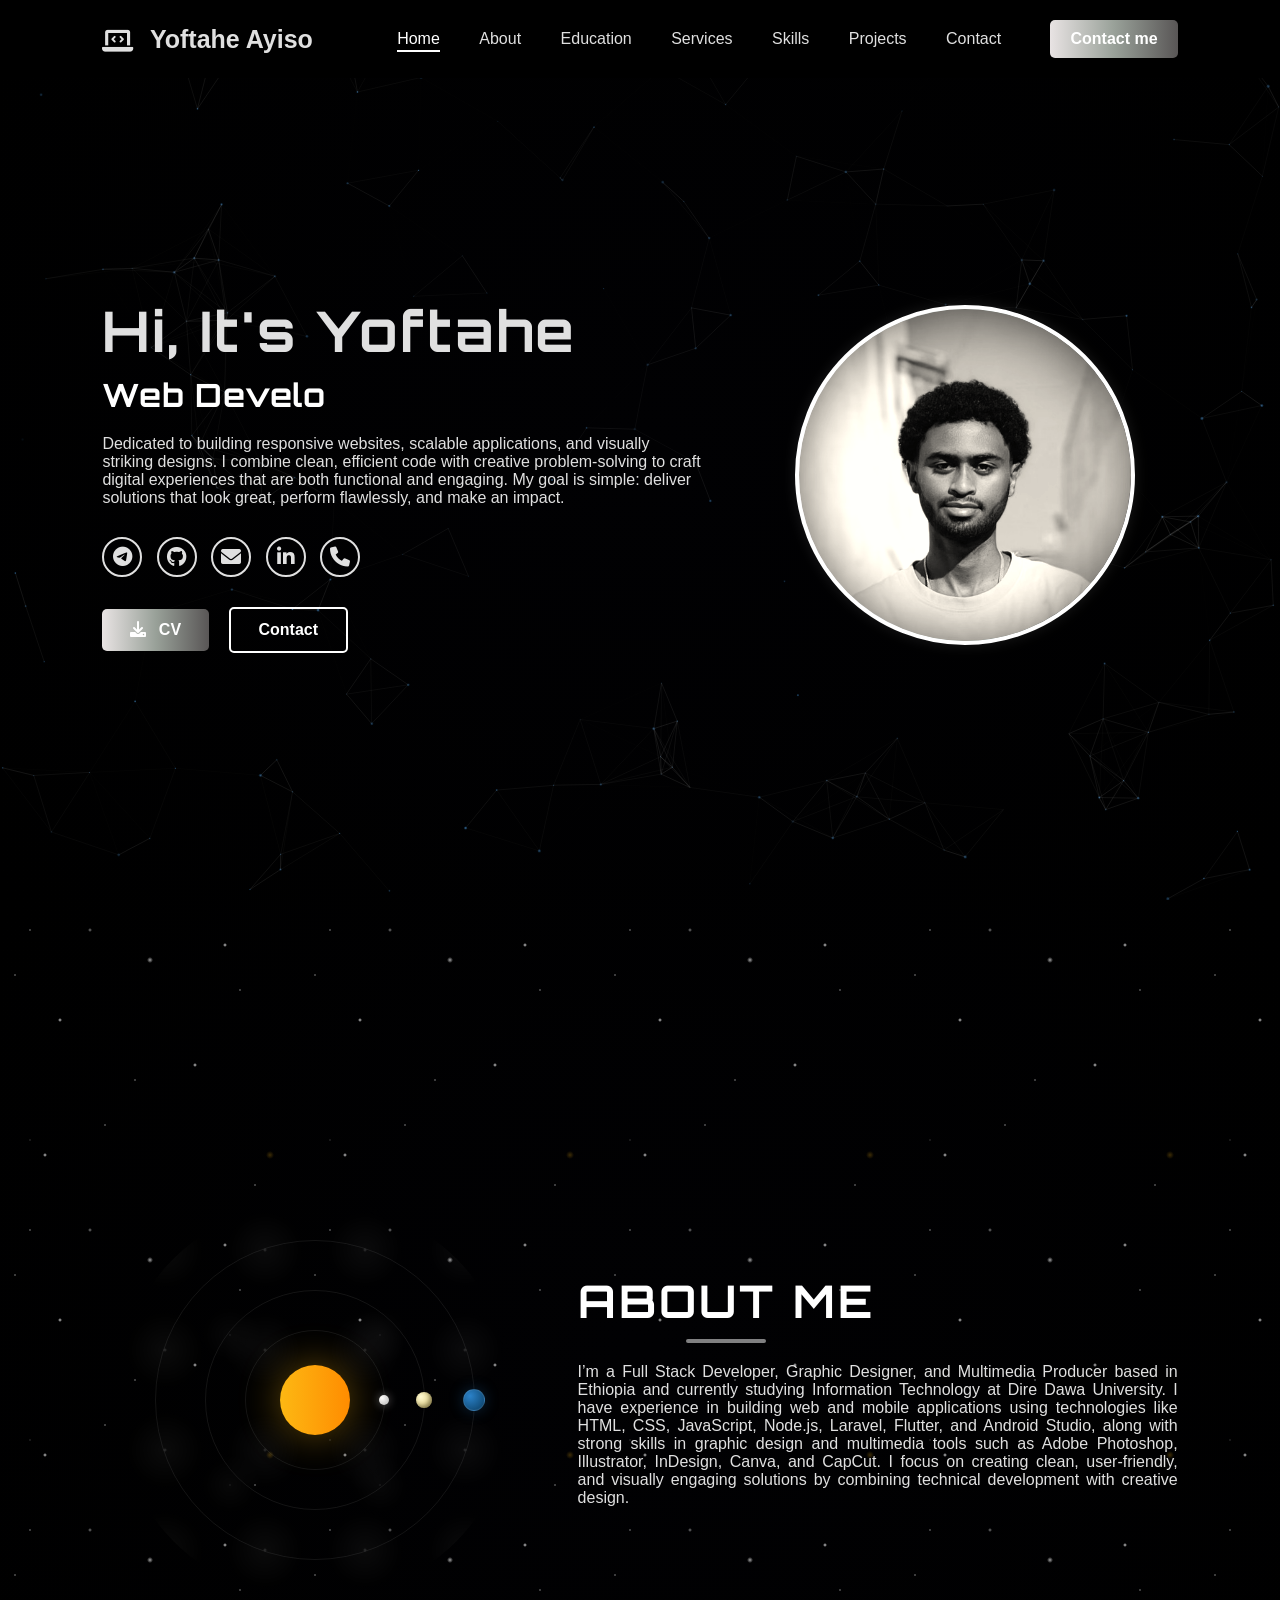
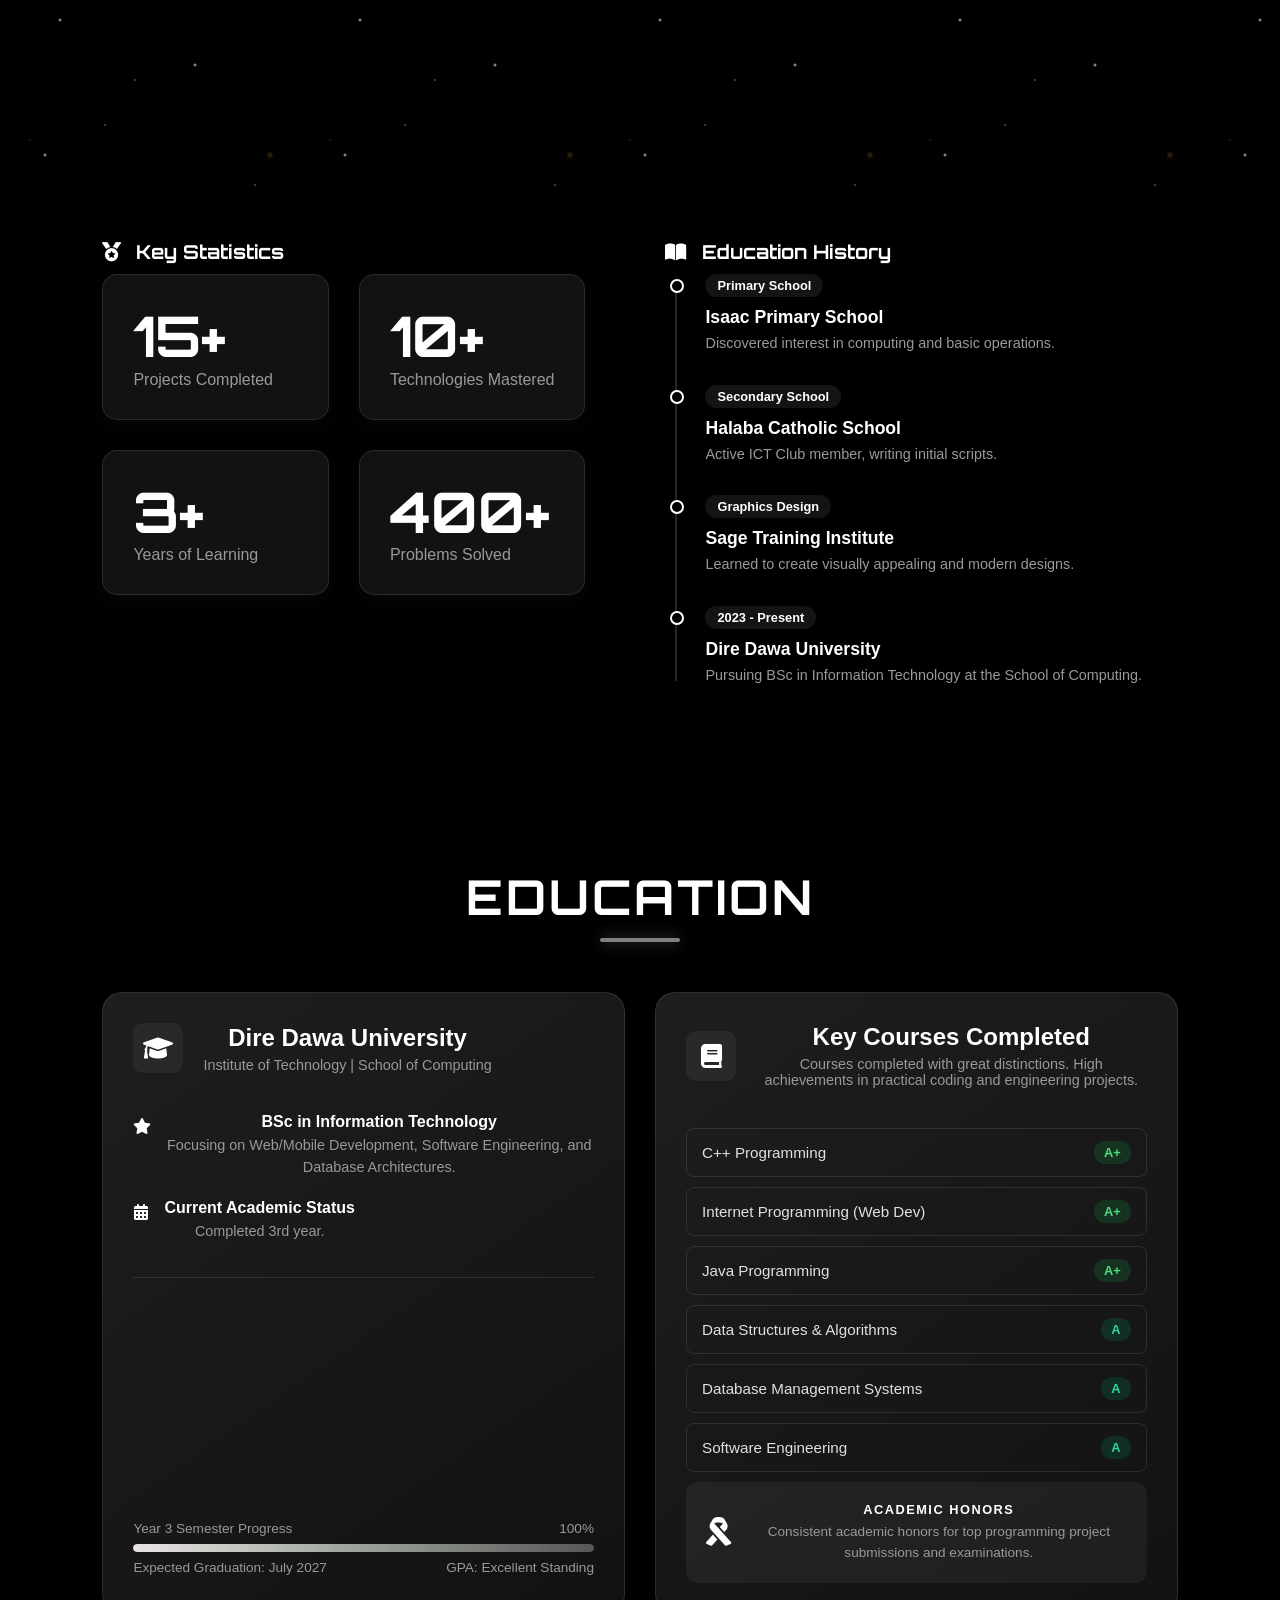
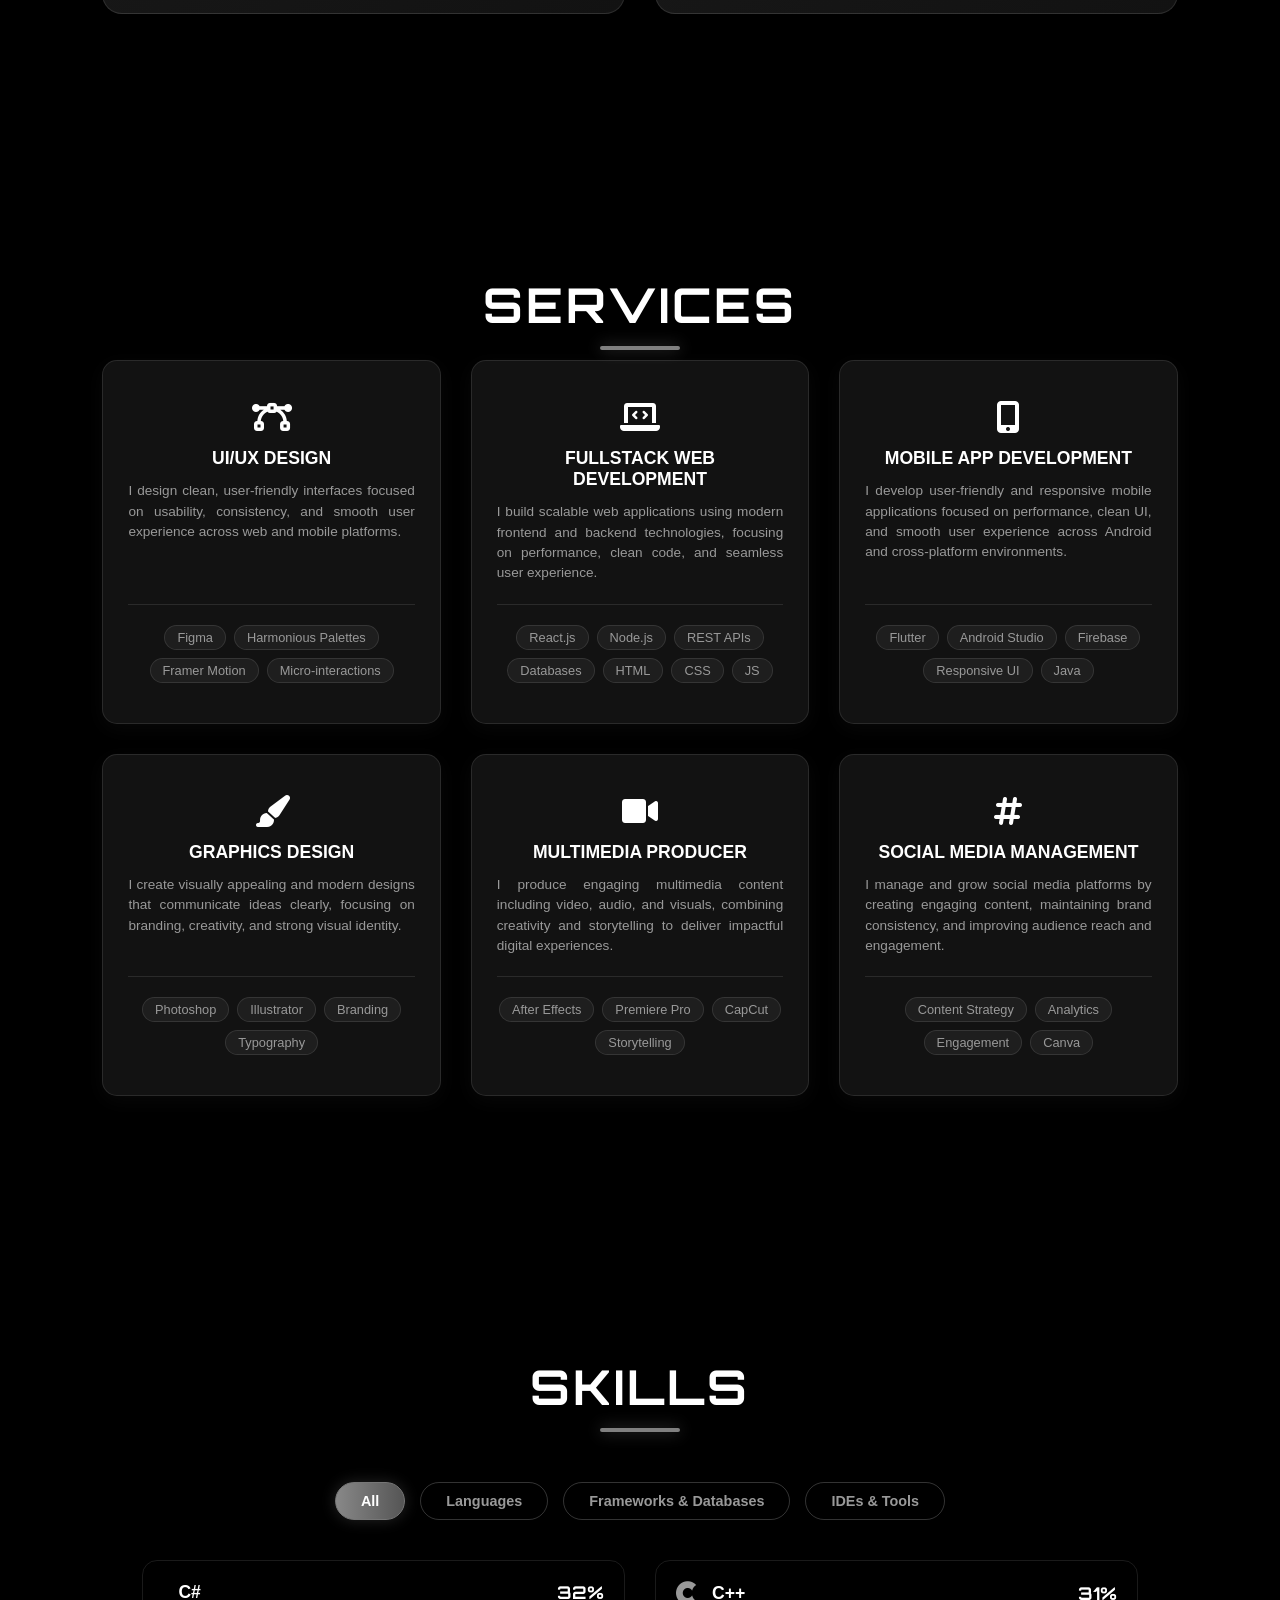
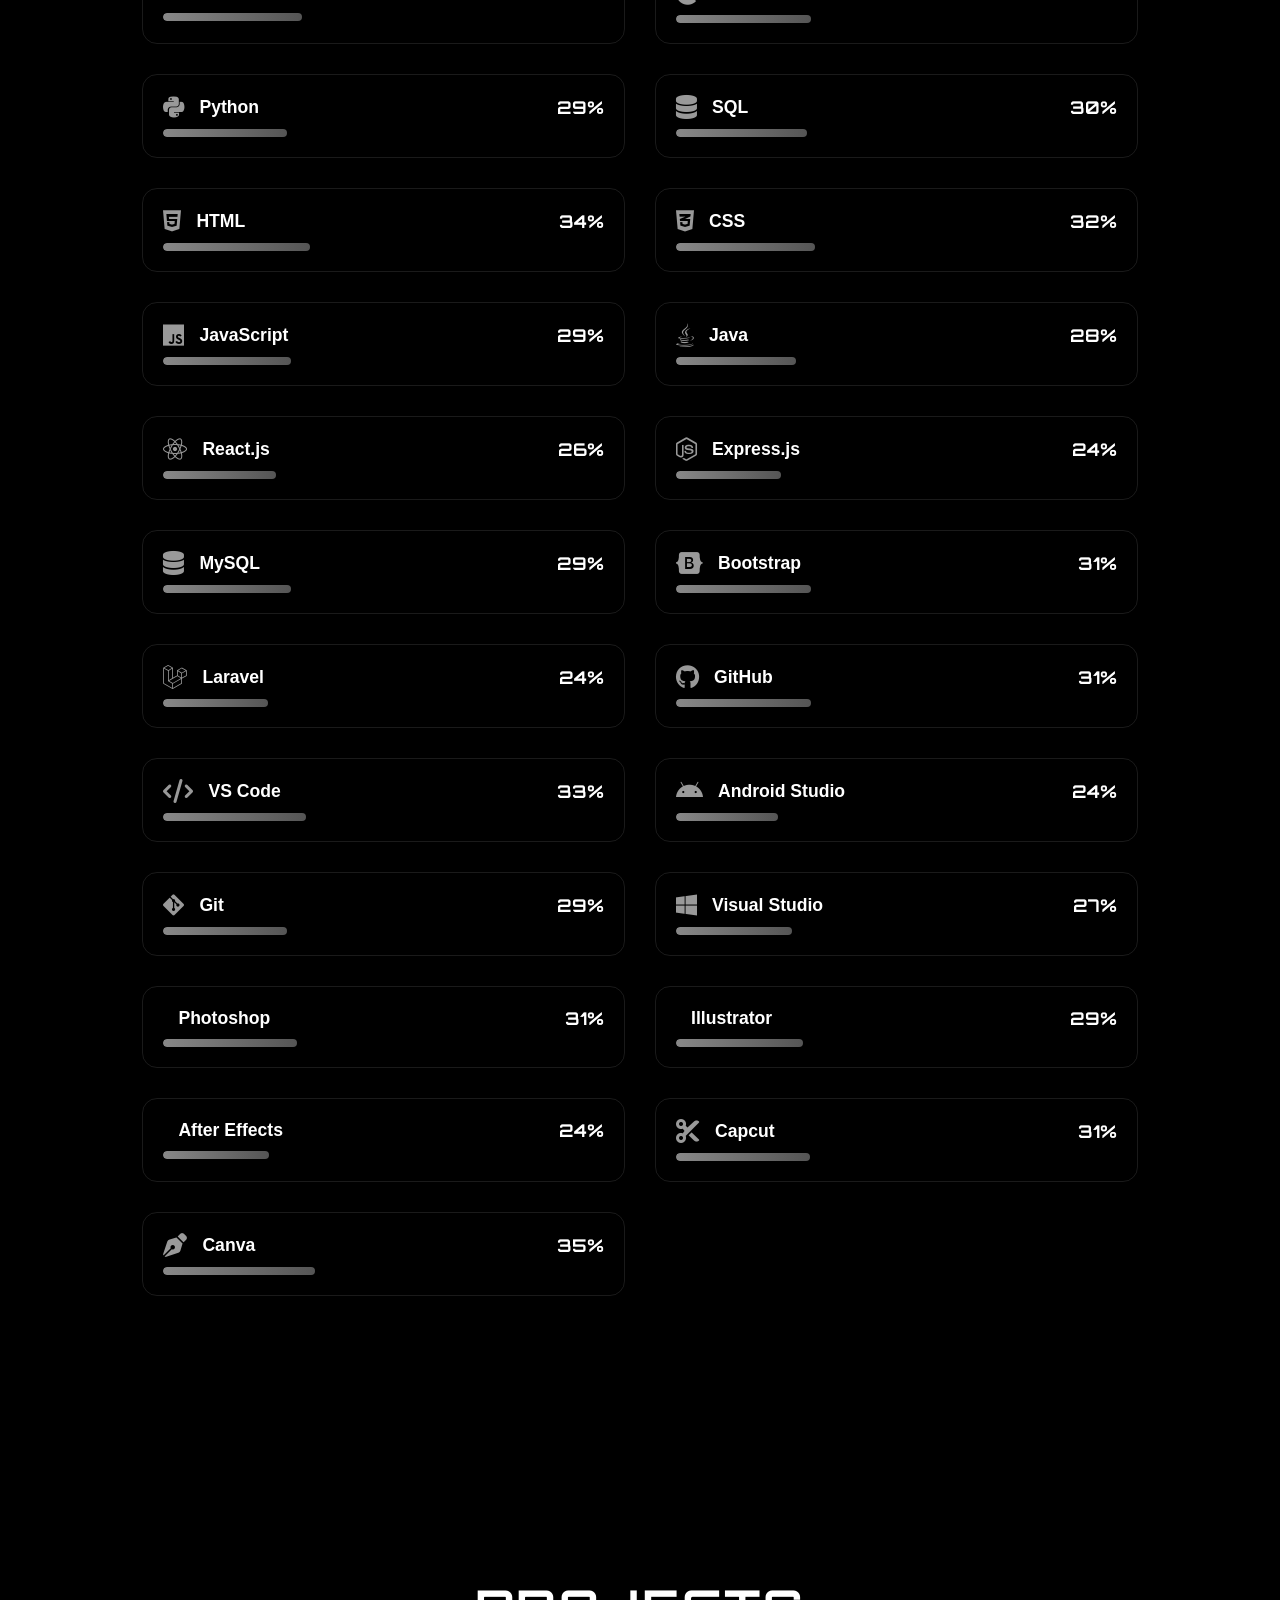
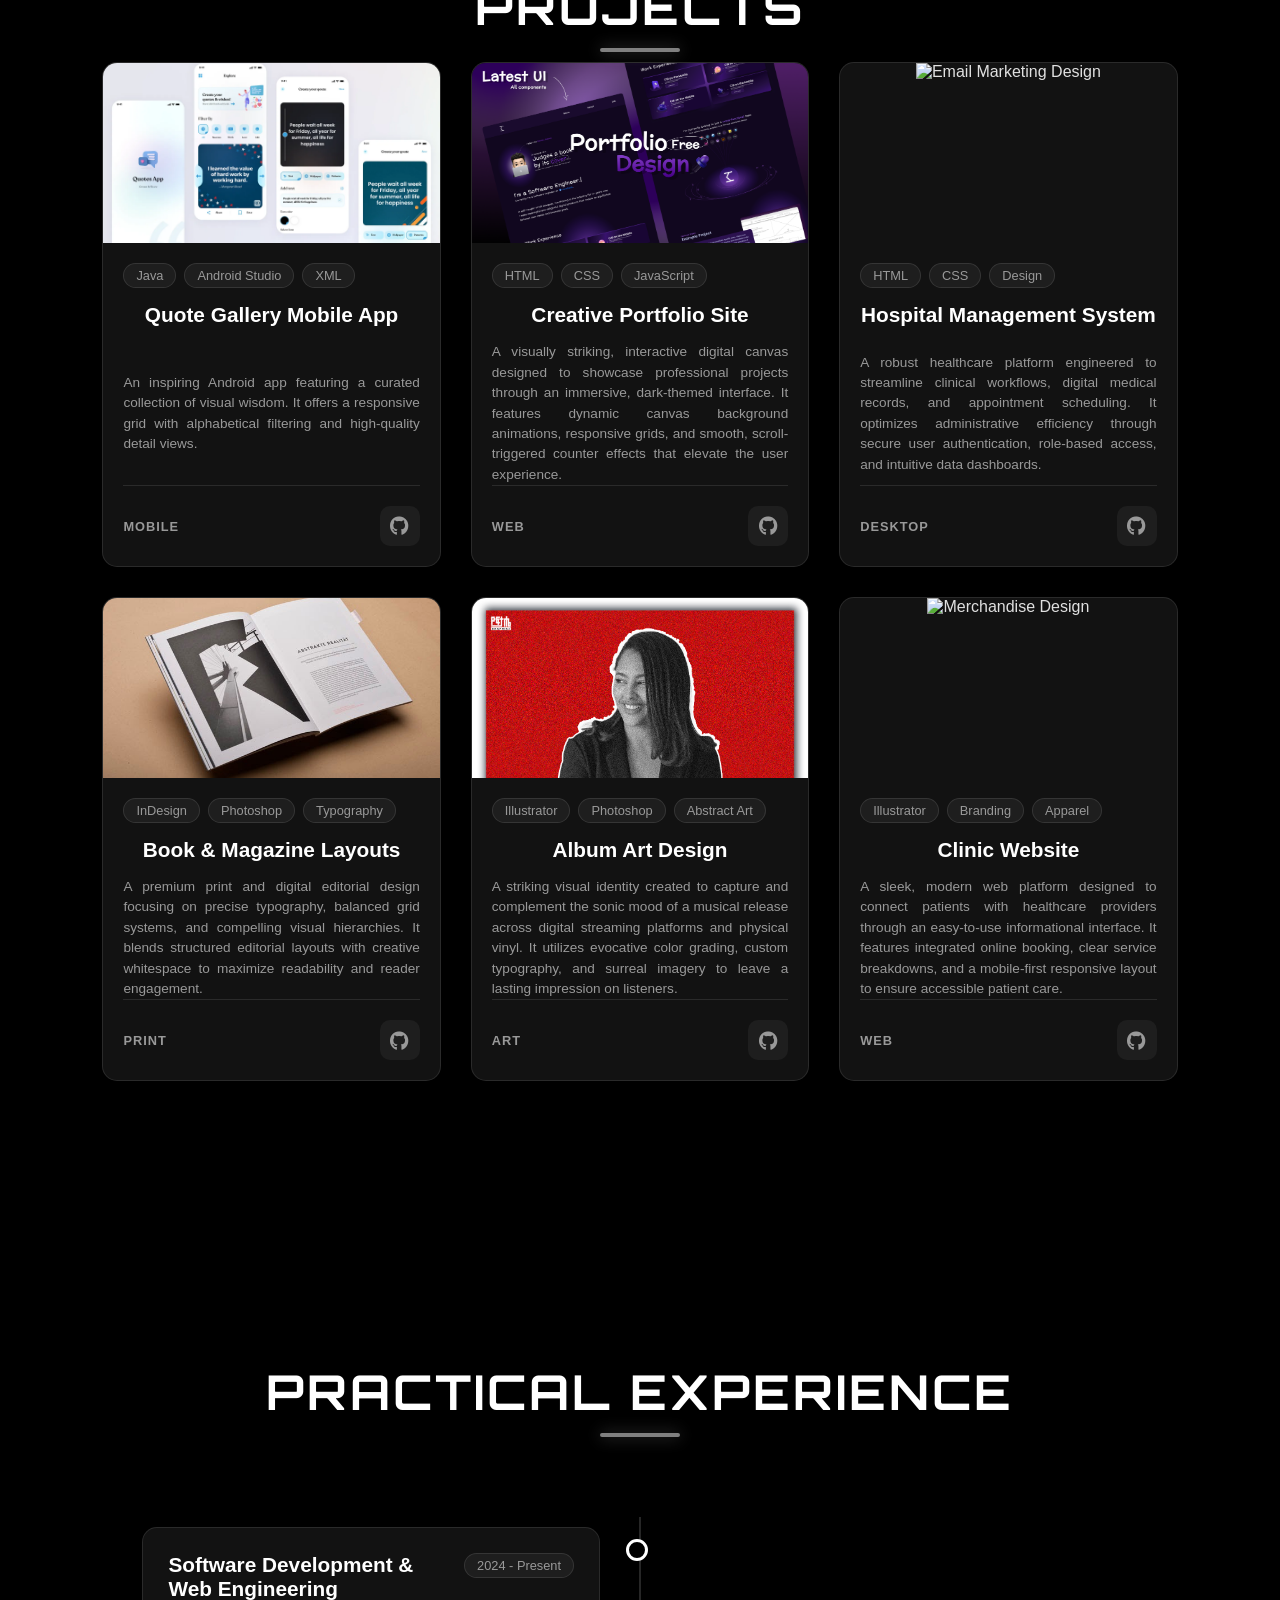
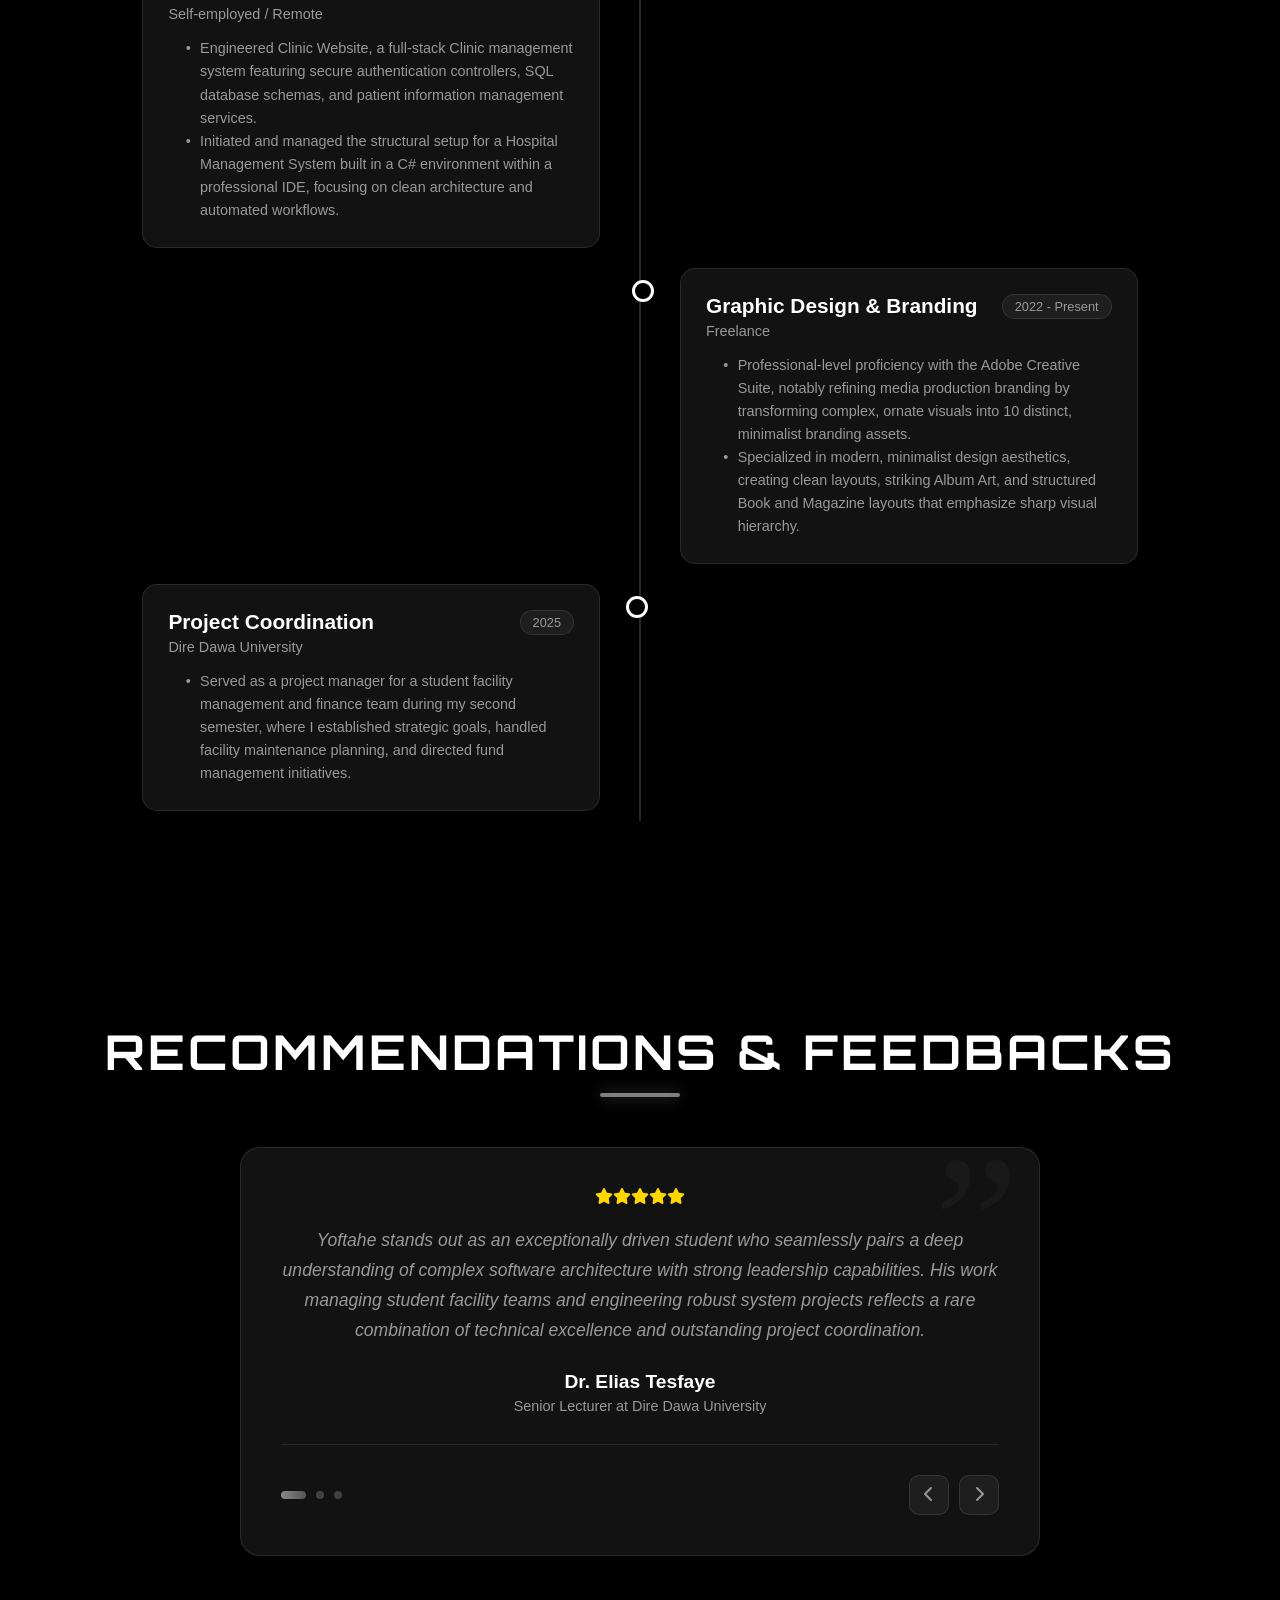
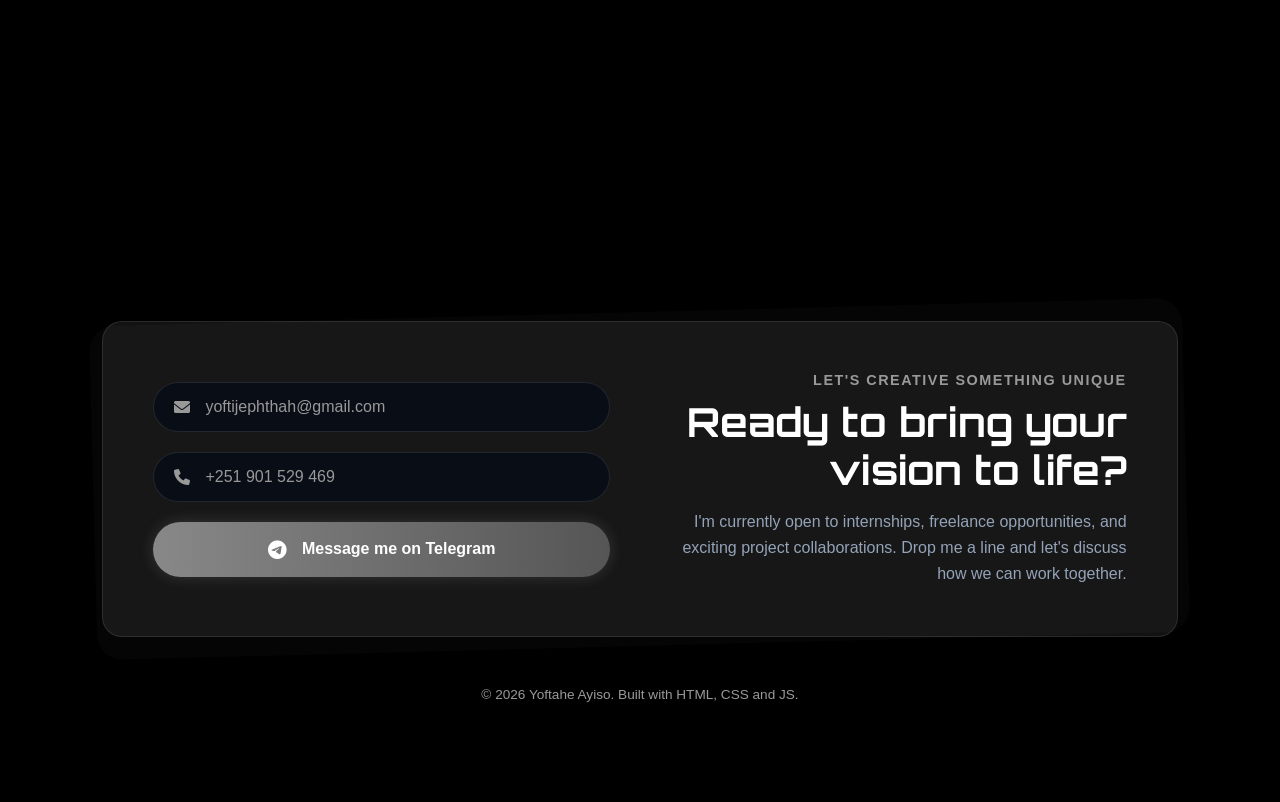
==== commit 1e6755fa: "changed file name" ====
--- a/part.html
+++ b/part.html
@@ -28,9 +28,9 @@
         
         <a href="#contact" class="contact-btn">Contact me</a>
     </header>
-<div class="menuicon" id="menuicon">
-    <i class='bx bx-menu'></i>
-</div>
+    <button class="menuicon" aria-label="Toggle menu">
+        <i class='bx bx-menu'></i>
+    </button>
 
     <section class="home" id="home">
         <div class="home-content">
@@ -41,11 +41,11 @@
                My goal is simple: deliver solutions that look great, perform flawlessly, and make an impact.</p>
 
             <div class="social-media">
-                <a href="https://t.me/Yoftiy" target="_blank"><i class="fab fa-telegram-plane"></i></a>
-                <a href="https://github.com/yoftijephthah" target="_blank"><i class="fab fa-github"></i></a>
-                <a href="mailto:yoftijephthah@gmail.com"><i class="fas fa-envelope"></i></a>
-                <a href="https://www.linkedin.com/in/yoftahe-ayiso" target="_blank"><i class="fab fa-linkedin-in"></i></a>
-                <a href="tel:+251901529469"><i class="fas fa-phone"></i></a>
+                <a href="https://t.me/Yoftiy" target="_blank" aria-label="My Telegram Profile"><i class="fab fa-telegram-plane"></i></a>
+                <a href="https://github.com/yoftijephthah" target="_blank" aria-label="My GitHub Profile"><i class="fab fa-github"></i></a>
+                <a href="mailto:yoftijephthah@gmail.com" aria-label="Email me"><i class="fas fa-envelope"></i></a>
+                <a href="https://www.linkedin.com/in/yoftahe-ayiso" target="_blank" aria-label="My LinkedIn Profile"><i class="fab fa-linkedin-in"></i></a>
+                <a href="tel:+251901529469" aria-label="Call me"><i class="fas fa-phone"></i></a>
             </div>
 
             <div class="btn-group">
@@ -596,7 +596,7 @@
             <div class="timeline-container left">
                 <div class="timeline-content-card">
                     <span class="timeline-date-badge">2025</span>
-                    <h3 class="timeline-card-title">Leadership & Project Coordination</h3>
+                    <h3 class="timeline-card-title">Project Coordination</h3>
                     <h4 class="timeline-card-subtitle">Dire Dawa University</h4>
                     <ul class="timeline-card-description">
                         <li>Served as a project manager for a student facility management and finance team during my second semester, where I established strategic goals, handled facility maintenance planning, and directed fund management initiatives.</li>
@@ -630,10 +630,10 @@
                         <span class="dot" data-slide="2"></span>
                     </div>
                     <div class="nav-arrows">
-                        <button class="nav-btn prev-btn">
+                        <button class="nav-btn prev-btn" aria-label="Previous testimonial">
                             <i class="fas fa-chevron-left"></i>
                         </button>
-                        <button class="nav-btn next-btn">
+                        <button class="nav-btn next-btn" aria-label="Next testimonial">
                             <i class="fas fa-chevron-right"></i>
                         </button>
                     </div>
@@ -664,9 +664,9 @@
                 <p class="cta-description">I'm currently open to internships, freelance opportunities, and exciting project collaborations. Drop me a line and let's discuss how we can work together.</p>
             </div>
         </div>
-        <div class="copyright-footer">
+        <footer class="copyright-footer">
             © 2026 Yoftahe Ayiso. Built with HTML, CSS and JS.
-        </div>
+        </footer>
     </section>
 
     <script src="part3.js"></script>
--- a/part2.css
+++ b/part2.css
@@ -125,6 +125,13 @@
             right: 8%; 
             top: 20px;
             z-index: 101; 
+        }
+
+        /* Ensure button reset for menuicon */
+        .menuicon {
+            background: none;
+            border: none;
+            padding: 0;
         }
 
         
@@ -689,7 +696,7 @@
         .details-list li {
             display: flex;
             align-items: flex-start;
-            gap: 10px;
+            gap: 15px;
             margin-bottom: 20px;
         }
 
@@ -697,7 +704,7 @@
             color: var(--main-color);
             font-size: 1rem;
             margin-top: 5px;
-            width: 1.2em; /* Give icon a fixed width */
+            width: 1em; /* Give icon a fixed width */
             text-align: center; /* Center the icon within the fixed width */
         }
 
@@ -1602,6 +1609,12 @@
             .project-cards-container {
                 grid-template-columns: repeat(2, 1fr);
             }
+            .stats-education-wrapper {
+                grid-template-columns: 1fr;
+                gap: 50px;
+                padding-top: 60px;
+                padding-bottom: 60px;
+            }
         }
 
         @media (max-width: 1100px) {
@@ -1609,6 +1622,10 @@
                 grid-template-columns: repeat(2, 1fr);
             }
         }
+        @media (max-width: 1200px) {
+            .experience-timeline { max-width: 960px; }
+        }
+
 
         @media (max-width: 768px) {
             
@@ -1676,6 +1693,10 @@
                 gap: 20px;
             }
 
+            .stats-education-wrapper {
+                padding-top: 40px;
+            }
+
             /* Responsive Timeline */
             .experience-timeline::after {
                 left: 20px;
